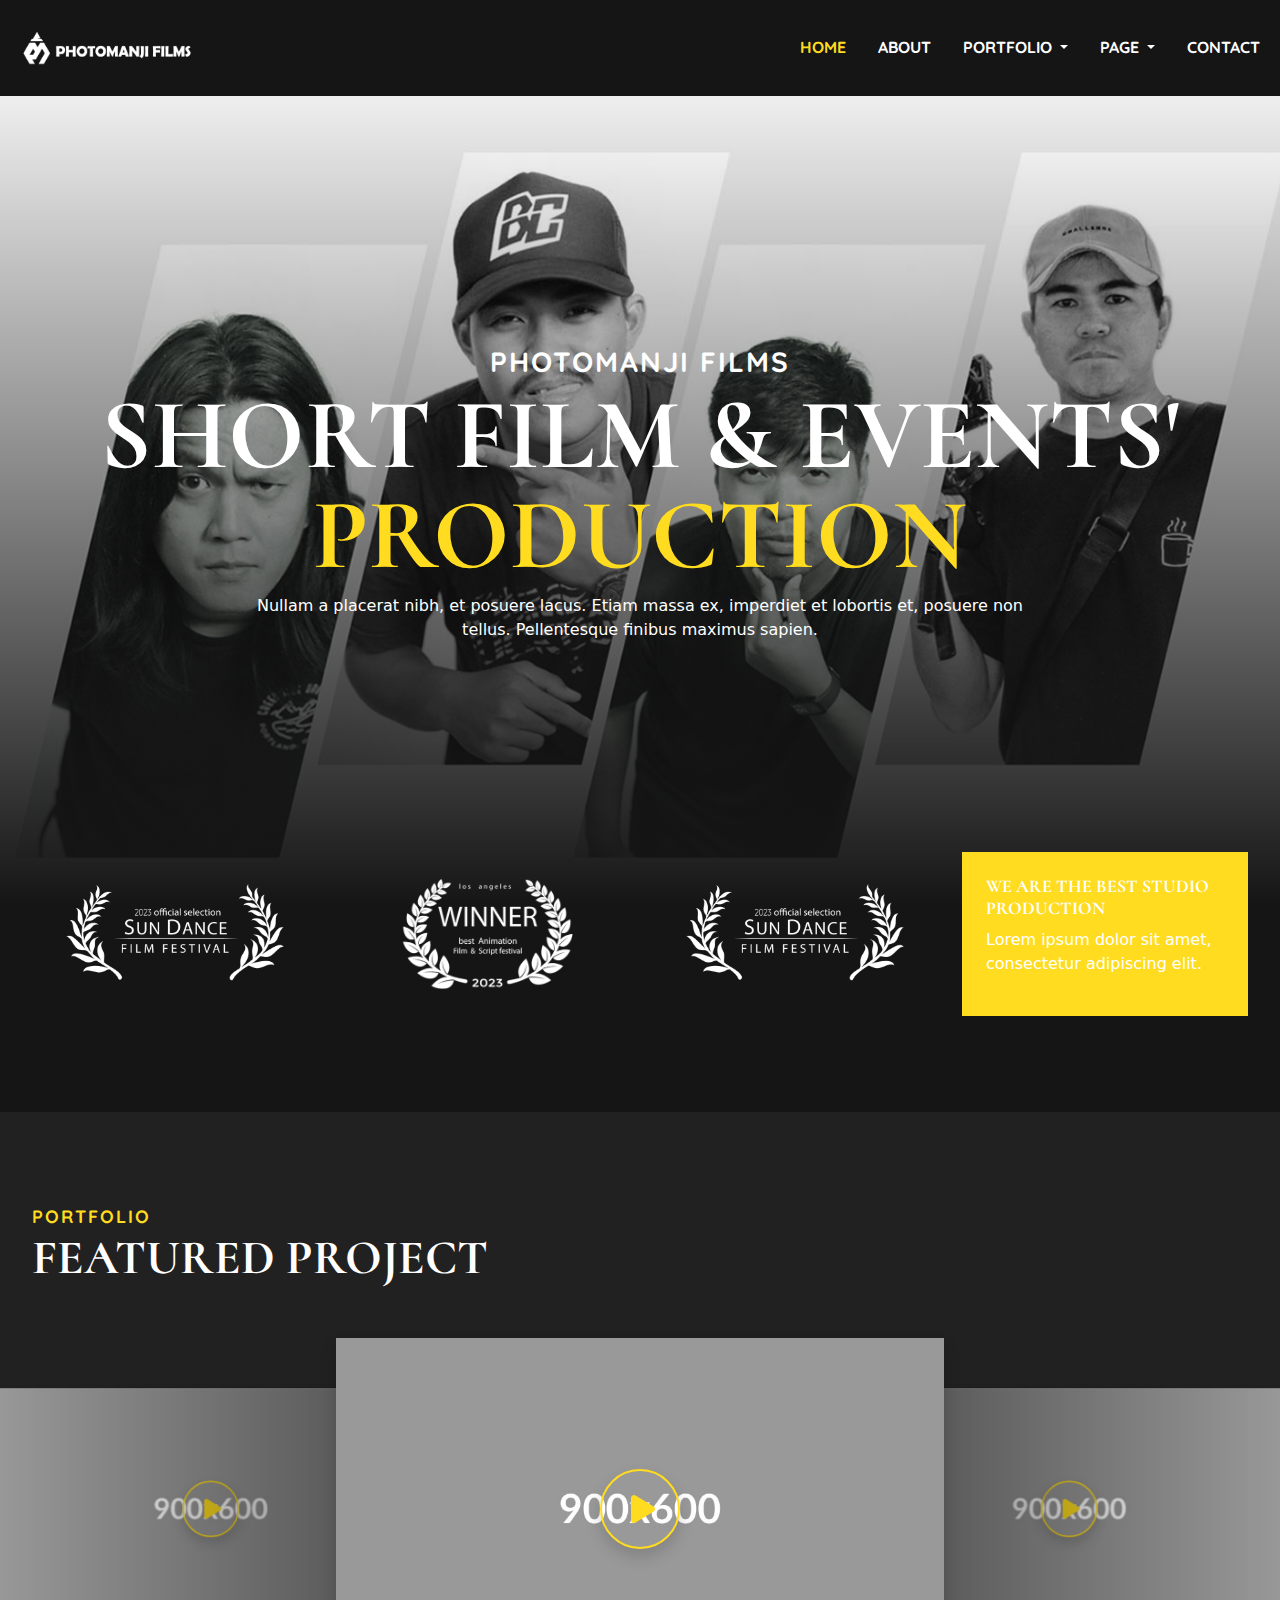
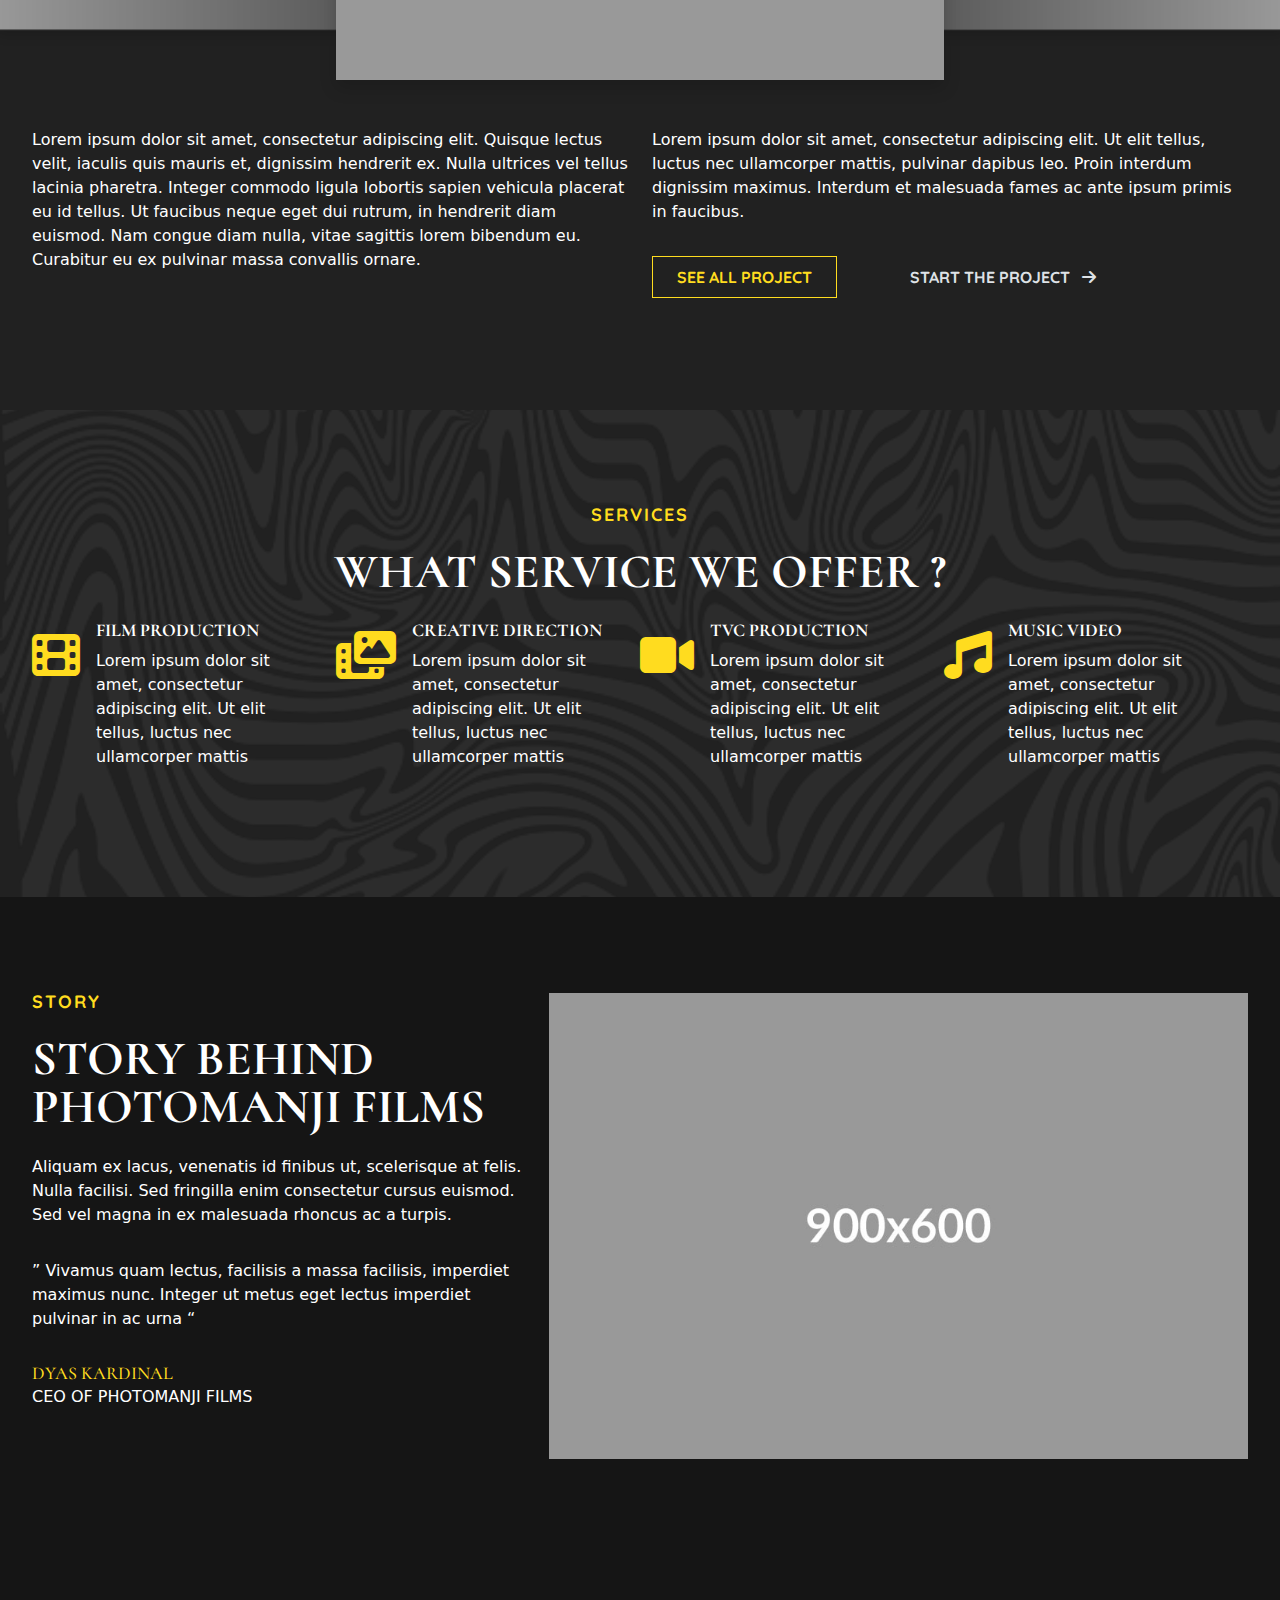
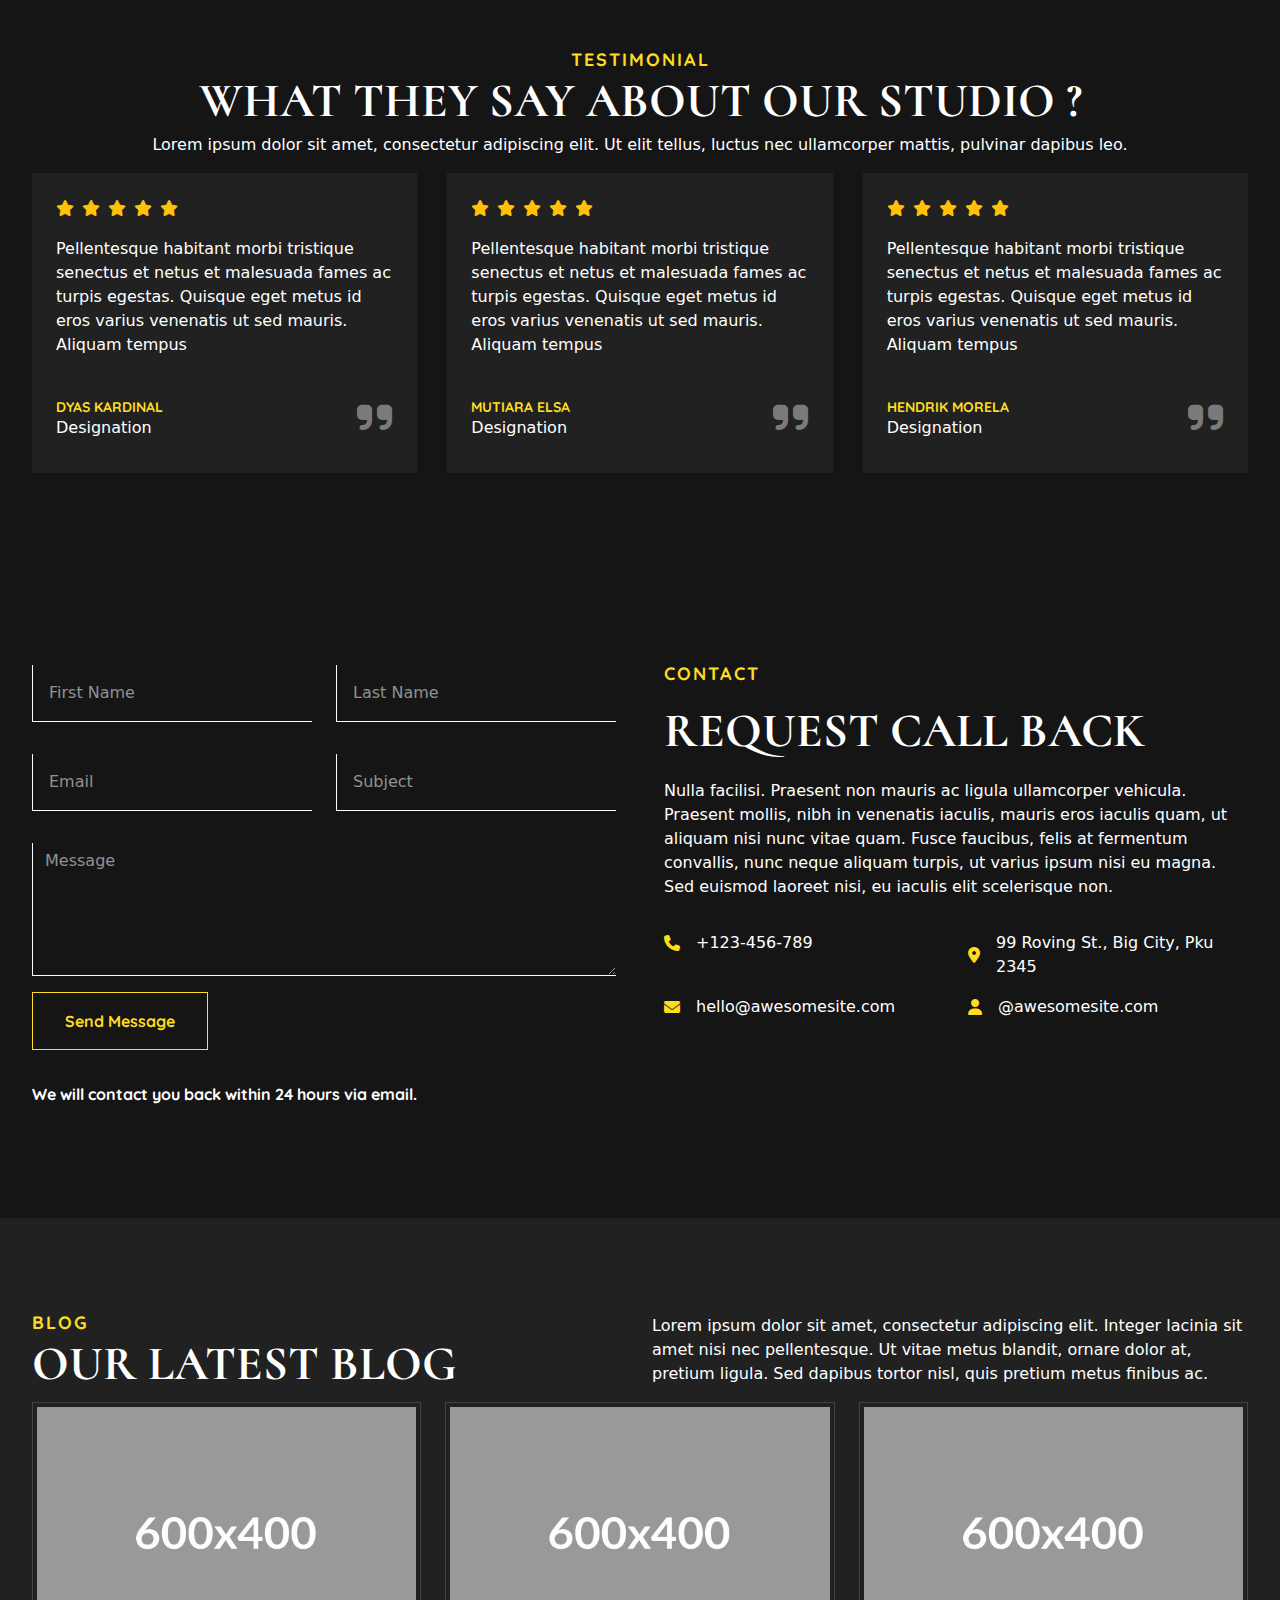
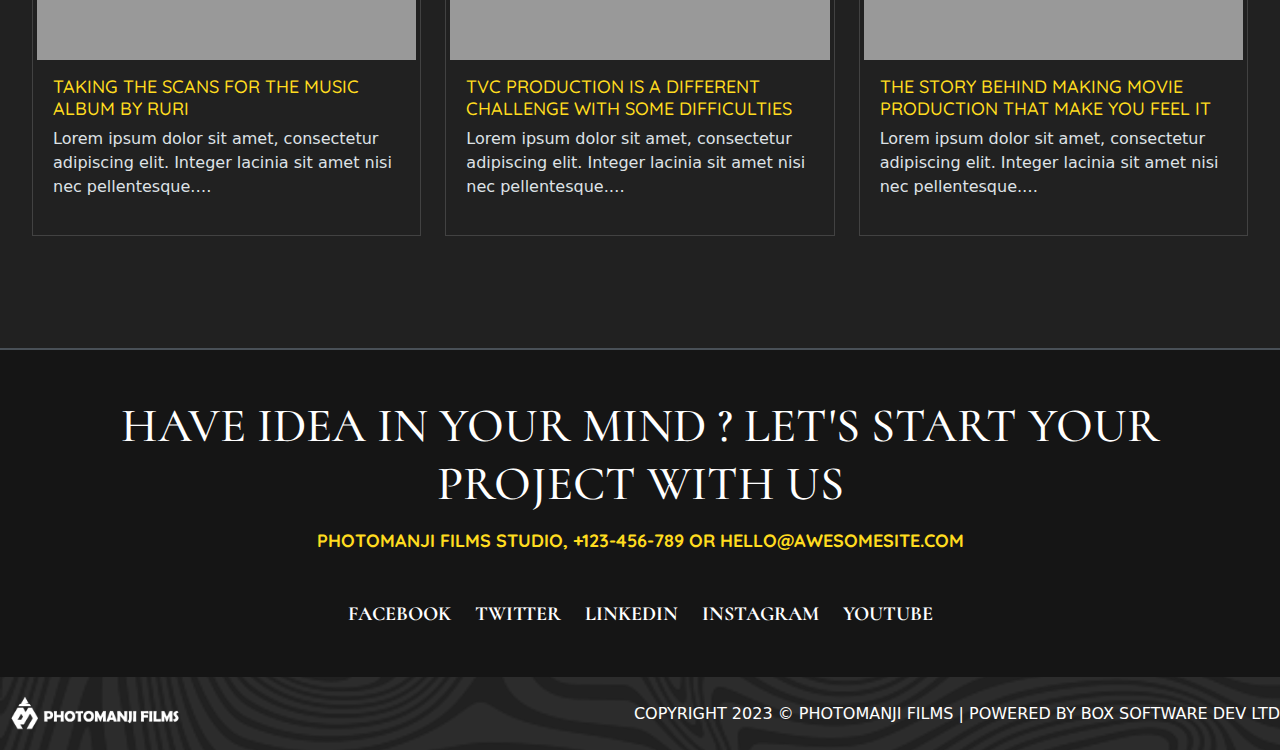
==== index.html @ 793924cb "some updates" ====
<!DOCTYPE html>
<html lang="en" data-bs-theme="dark">

<head>
    <meta charset="UTF-8">
    <meta name="viewport" content="width=device-width, initial-scale=1.0">
    <!-- Stylesheet -->
    <link rel="stylesheet" href="css/style.css">
    <title>PHOTOMANJI FILMS - Homepage</title>
</head>

<body>
    <!-- Scripts -->
    <script src="js/vendor/bootstrap.bundle.min.js"></script>
    <script src="js/vendor/jquery.min.js"></script>
    <script src="js/vendor/swiper-bundle.min.js"></script>
    <script src="js/script.js"></script>
    <script src="js/swiper-script.js"></script>
    <script src="js/submit-form.js"></script>
    <script src="js/vendor/isotope.pkgd.min.js"></script>
    <script src="js/video_embedded.js"></script>

    <!-- Header -->
    <section class="sticky-top py-2 bg-dark-color">
        <div class="r-container">
            <nav class="navbar navbar-expand-lg">
                <div class="container-fluid">
                    <div class="logo-container">
                        <img src="image/logo.png" alt="" class="img-fluid">
                    </div>
                    <button class="navbar-toggler" type="button" data-bs-toggle="collapse"
                        data-bs-target="#navbarSupportedContent" aria-controls="navbarSupportedContent"
                        aria-expanded="false" aria-label="Toggle navigation">
                        <i class="fa-solid fa-bars-staggered"></i>
                    </button>
                    <div class="collapse navbar-collapse pt-lg-0 pt-3" id="navbarSupportedContent">
                        <ul class="navbar-nav ms-auto mb-2 mb-lg-0 gap-3 ">
                            <li class="nav-item">
                                <a class="nav-link active" aria-current="page" href="index.html">HOME</a>
                            </li>
                            <li class="nav-item">
                                <a class="nav-link" href="about_us.html">ABOUT</a>
                            </li>
                            <li class="nav-item dropdown">
                                <a class="nav-link dropdown-toggle" href="#" role="button" data-bs-toggle="dropdown"
                                    aria-expanded="false">
                                    PORTFOLIO
                                </a>
                                <ul class="dropdown-menu">
                                    <li><a class="dropdown-item" href="portfolio.html">PORTFOLIO</a></li>
                                    <!-- <li><a class="dropdown-item" href="project_detail.html">PROJECT DETAIL</a></li> -->
                                </ul>
                            </li>
                            <li class="nav-item dropdown">
                                <a class="nav-link dropdown-toggle" href="#" role="button" data-bs-toggle="dropdown"
                                    aria-expanded="false">
                                    PAGE
                                </a>
                                <ul class="dropdown-menu">
                                    <li><a class="dropdown-item" href="faq.html">FAQ</a></li>
                                    <li><a class="dropdown-item" href="blog.html">BLOG ARCHIVES</a></li>
                                    <li><a class="dropdown-item" href="single_post.html">SINGLE POST</a></li>
                                    <li><a class="dropdown-item" href="pricing.html">PRICING PLAN</a></li>
                                </ul>
                            </li>
                            <li class="nav-item">
                                <a class="nav-link" href="contact.html">CONTACT</a>
                            </li>
                        </ul>
                    </div>
                </div>
            </nav>
        </div>
    </section>
    <!-- End Of Header -->

    <main class="text-white">

        <!-- BANNER -->
        <section class="section position-relative"
            style="background-image: url(image/photomanji-cover.jpg); height: 90vh;">
            <div class="image-overlay"></div>
            <div class="r-container position-relative w-100 h-100" style="z-index: 2;">
                <div class="d-flex flex-column justify-content-center align-items-center text-center h-100">
                    <h5 class=" font-1 fs-3 ls-2 fw-bold">PHOTOMANJI FILMS</h5>
                    <h1 class=" font-2 lh-1 fw-bold">
                        SHORT FILM & EVENTS' <br>
                        <span class="accent-color">
                            PRODUCTION
                        </span>
                    </h1>
                    <p class=" mx-auto" style="max-width: 768px;">
                        Nullam a placerat nibh, et posuere lacus. Etiam massa ex, imperdiet et lobortis et, posuere non
                        tellus. Pellentesque finibus maximus sapien.
                    </p>
                </div>
            </div>
        </section>

        <section class="section position-relative" style="margin-top: -150px;">
            <div class="r-container">
                <div class="row row-cols-1 row-cols-md-2 row-cols-lg-4">
                    <div class="col">
                        <div class="d-flex h-100 align-items-center p-4">
                            <img src="image/award1.png" alt="" class="img-fluid">
                        </div>
                    </div>
                    <div class="col">
                        <div class="d-flex h-100 align-items-center p-4">
                            <img src="image/award2.png" alt="" class="img-fluid">
                        </div>
                    </div>
                    <div class="col">
                        <div class="d-flex h-100 align-items-center p-4">
                            <img src="image/award1.png" alt="" class="img-fluid">
                        </div>
                    </div>
                    <div class="col">
                        <div class="d-flex flex-column p-4 bg-accent-color">
                            <h5 class="font-2 fw-bold">WE ARE THE BEST STUDIO PRODUCTION</h5>
                            <p>
                                Lorem ipsum dolor sit amet, consectetur adipiscing elit.
                            </p>
                        </div>
                    </div>
                </div>
            </div>
        </section>



        <!-- PORTFOLIO -->
        <section class="section bg-secondary-dark">
            <div class="r-container">
                <div class="d-flex flex-column ">
                    <h5 class="accent-color lh-1 ls-2 fw-bold font-1">PORTFOLIO</h5>
                    <h3 class="font-2 lh-1 fw-bold">FEATURED PROJECT</h3>
                    <div class="my-5">
                        <div class="swiper-video">
                            <!-- Additional required wrapper -->
                            <div class="swiper-wrapper">
                                <!-- Slides -->
                                <div class="swiper-slide">
                                    <div class="shadow d-flex justify-content-center align-items-center video-container"
                                        style="background-image: url(image/dummy-img-900x600.jpg);"
                                        data-url="https://www.youtube.com/embed/FK2RaJ1EfA8?autoplay=1"
                                        data-title="Video Embedded">
                                        <div class="img-overlay"></div>
                                        <div>
                                            <button
                                                class="bg-transparent shadow accent-color video-btn video-btn-small">
                                                <i class="fa-solid fa-play" style="margin-left: 5px;"></i>
                                            </button>
                                        </div>
                                    </div>
                                </div>
                                <div class="swiper-slide">
                                    <div class="shadow d-flex justify-content-center align-items-center video-container"
                                        style="background-image: url(image/dummy-img-900x600.jpg);"
                                        data-url="https://www.youtube.com/embed/FK2RaJ1EfA8?autoplay=1"
                                        data-title="Video Embedded">
                                        <div class="img-overlay"></div>
                                        <div>
                                            <button
                                                class="bg-transparent shadow accent-color video-btn video-btn-small">
                                                <i class="fa-solid fa-play" style="margin-left: 5px;"></i>
                                            </button>
                                        </div>
                                    </div>
                                </div>
                                <div class="swiper-slide">
                                    <div class="shadow d-flex justify-content-center align-items-center video-container"
                                        style="background-image: url(image/dummy-img-900x600.jpg);"
                                        data-url="https://www.youtube.com/embed/FK2RaJ1EfA8?autoplay=1"
                                        data-title="Video Embedded">
                                        <div class="img-overlay"></div>
                                        <div>
                                            <button
                                                class="bg-transparent shadow accent-color video-btn video-btn-small">
                                                <i class="fa-solid fa-play" style="margin-left: 5px;"></i>
                                            </button>
                                        </div>
                                    </div>
                                </div>
                            </div>
                        </div>
                    </div>
                    <div class="row row-cols-1 row-cols-lg-2 ">
                        <div class="col">
                            <p>
                                Lorem ipsum dolor sit amet, consectetur adipiscing elit. Quisque lectus velit, iaculis
                                quis mauris et, dignissim hendrerit ex. Nulla ultrices vel tellus lacinia pharetra.
                                Integer commodo ligula lobortis sapien vehicula placerat eu id tellus. Ut faucibus neque
                                eget dui rutrum, in hendrerit diam euismod. Nam congue diam nulla, vitae sagittis lorem
                                bibendum eu. Curabitur eu ex pulvinar massa convallis ornare.
                            </p>
                        </div>
                        <div class="col">
                            <div class="d-flex flex-column">
                                <p>
                                    Lorem ipsum dolor sit amet, consectetur adipiscing elit. Ut elit tellus, luctus nec
                                    ullamcorper mattis, pulvinar dapibus leo. Proin interdum dignissim maximus. Interdum
                                    et malesuada fames ac ante ipsum primis in faucibus.
                                </p>
                                <div class="d-flex flex-lg-row flex-column gap-lg-5 gap-3 py-3">
                                    <a href="portfolio.html"
                                        class="px-4 py-2 btn button accent-color button-outline rounded-0 fw-bold font-1 hover-transform">
                                        SEE ALL PROJECT
                                    </a>
                                    <a href="pricing.html" type="button"
                                        class="px-4 py-2 btn button  rounded-0 fw-bold font-1 hover-transform">
                                        START THE PROJECT
                                        <i class="fa-solid fa-arrow-right ms-2"></i>
                                    </a>
                                </div>
                            </div>
                        </div>
                    </div>
                </div>
        </section>

        <!-- SERVICES -->
        <section class="section position-relative bg-secondary-dark">
            <div class="texture-overlay"></div>
            <div class="r-container position-relative" style="z-index: 2;">
                <div class="d-flex flex-column text-center gap-3">
                    <h5 class="accent-color lh-1 ls-2 fw-bold font-1">SERVICES</h5>
                    <h3 class="font-2 lh-1 fw-bold">WHAT SERVICE WE OFFER ?</h3>
                    <div class="row row-cols-1 row-cols-md-2 row-cols-lg-4 text-start w-100">
                        <div class="col mb-3">
                            <div class="d-flex flex-row gap-3">
                                <span class="accent-color" style="font-size:3rem;"><i
                                        class="fa-solid fa-film"></i></span>
                                <div>
                                    <h5 class="font-2 fw-bold">FILM PRODUCTION</h5>
                                    <p>Lorem ipsum dolor sit amet, consectetur adipiscing elit. Ut elit tellus, luctus
                                        nec ullamcorper mattis</p>
                                </div>
                            </div>
                        </div>
                        <div class="col mb-3">
                            <div class="d-flex flex-row gap-3">
                                <span class="accent-color" style="font-size:3rem;"><i
                                        class="fa-solid fa-photo-film"></i></i></span>
                                <div>
                                    <h5 class="font-2 fw-bold">CREATIVE DIRECTION</h5>
                                    <p>Lorem ipsum dolor sit amet, consectetur adipiscing elit. Ut elit tellus, luctus
                                        nec ullamcorper mattis</p>
                                </div>
                            </div>
                        </div>
                        <div class="col mb-3">
                            <div class="d-flex flex-row gap-3">
                                <span class="accent-color" style="font-size:3rem;"><i
                                        class="fa-solid fa-video"></i></span>
                                <div>
                                    <h5 class="font-2 fw-bold">TVC PRODUCTION</h5>
                                    <p>Lorem ipsum dolor sit amet, consectetur adipiscing elit. Ut elit tellus, luctus
                                        nec ullamcorper mattis</p>
                                </div>
                            </div>
                        </div>
                        <div class="col mb-3">
                            <div class="d-flex flex-row gap-3">
                                <span class="accent-color" style="font-size:3rem;"><i
                                        class="fa-solid fa-music"></i></span>
                                <div>
                                    <h5 class="font-2 fw-bold">MUSIC VIDEO</h5>
                                    <p>Lorem ipsum dolor sit amet, consectetur adipiscing elit. Ut elit tellus, luctus
                                        nec ullamcorper mattis</p>
                                </div>
                            </div>
                        </div>
                    </div>
                </div>
            </div>
        </section>

        <!-- STORY -->
        <section class="section">
            <div class="r-container">
                <div class="row row-cols-1 row-cols-lg-2">
                    <div class="col col-lg-5">
                        <div class="d-flex flex-column gap-3">
                            <h5 class="accent-color lh-1 ls-2 fw-bold font-1">STORY</h5>
                            <h3 class="font-2 lh-1 fw-bold">STORY BEHIND PHOTOMANJI FILMS</h3>
                            <p>
                                Aliquam ex lacus, venenatis id finibus ut, scelerisque at felis. Nulla facilisi. Sed
                                fringilla enim consectetur cursus euismod. Sed vel magna in ex malesuada rhoncus ac a
                                turpis.
                            </p>
                            <p>
                                ” Vivamus quam lectus, facilisis a massa facilisis, imperdiet maximus nunc. Integer ut
                                metus eget lectus imperdiet pulvinar in ac urna “
                            </p>
                            <div>
                                <h5 class="accent-color font-2 m-0">DYAS KARDINAL</h5>
                                <span>CEO OF PHOTOMANJI FILMS</span>
                            </div>
                        </div>
                    </div>
                    <div class="col col-lg-7">
                        <img src="image/dummy-img-900x600.jpg" alt="" class="img-fluid">
                    </div>
                </div>
            </div>
        </section>

        <!-- TESTIMONIAL -->
        <section class="section">
            <div class="r-container">
                <div class="d-flex flex-column text-center">
                    <h5 class="accent-color lh-1 ls-2 fw-bold font-1">TESTIMONIAL</h5>
                    <h3 class="font-2 lh-1 fw-bold">WHAT THEY SAY ABOUT OUR STUDIO ?</h3>
                    <p>
                        Lorem ipsum dolor sit amet, consectetur adipiscing elit. Ut elit tellus, luctus nec ullamcorper
                        mattis, pulvinar dapibus leo.
                    </p>
                    <div class="overflow-hidden text-start">
                        <!-- Slider main container -->
                        <div class="swiper">
                            <!-- Additional required wrapper -->
                            <div class="swiper-wrapper">
                                <!-- Slides -->
                                <div class="swiper-slide">
                                    <div class="d-flex flex-column p-4 gap-3 bg-secondary-dark">
                                        <ul class="d-flex flex-row gap-2 m-0 p-0" style="list-style: none;">
                                            <li class="text-warning"><i class="fa-solid fa-star"></i></li>
                                            <li class="text-warning"><i class="fa-solid fa-star"></i></li>
                                            <li class="text-warning"><i class="fa-solid fa-star"></i></li>
                                            <li class="text-warning"><i class="fa-solid fa-star"></i></li>
                                            <li class="text-warning"><i class="fa-solid fa-star"></i></li>
                                        </ul>
                                        <p>
                                            Pellentesque habitant morbi tristique senectus et netus et malesuada fames
                                            ac turpis egestas. Quisque eget metus id eros varius venenatis ut sed
                                            mauris. Aliquam tempus
                                        </p>
                                        <div class="d-flex flex-row justify-content-between align-items-center">
                                            <div>
                                                <h6 class="accent-color m-0 font-1 fw-bold">DYAS KARDINAL</h6>
                                                <span>Designation</span>
                                            </div>
                                            <span class="fs-1 text-gray m-0"><i
                                                    class="fa-solid fa-quote-right"></i></span>
                                        </div>
                                    </div>
                                </div>
                                <div class="swiper-slide">
                                    <div class="d-flex flex-column p-4 gap-3 bg-secondary-dark">
                                        <ul class="d-flex flex-row gap-2 m-0 p-0" style="list-style: none;">
                                            <li class="text-warning"><i class="fa-solid fa-star"></i></li>
                                            <li class="text-warning"><i class="fa-solid fa-star"></i></li>
                                            <li class="text-warning"><i class="fa-solid fa-star"></i></li>
                                            <li class="text-warning"><i class="fa-solid fa-star"></i></li>
                                            <li class="text-warning"><i class="fa-solid fa-star"></i></li>
                                        </ul>
                                        <p>
                                            Pellentesque habitant morbi tristique senectus et netus et malesuada fames
                                            ac turpis egestas. Quisque eget metus id eros varius venenatis ut sed
                                            mauris. Aliquam tempus
                                        </p>
                                        <div class="d-flex flex-row justify-content-between align-items-center">
                                            <div>
                                                <h6 class="accent-color m-0 font-1 fw-bold">MUTIARA ELSA</h6>
                                                <span>Designation</span>
                                            </div>
                                            <span class="fs-1 text-gray m-0"><i
                                                    class="fa-solid fa-quote-right"></i></span>
                                        </div>
                                    </div>
                                </div>
                                <div class="swiper-slide">
                                    <div class="d-flex flex-column p-4 gap-3 bg-secondary-dark">
                                        <ul class="d-flex flex-row gap-2 m-0 p-0" style="list-style: none;">
                                            <li class="text-warning"><i class="fa-solid fa-star"></i></li>
                                            <li class="text-warning"><i class="fa-solid fa-star"></i></li>
                                            <li class="text-warning"><i class="fa-solid fa-star"></i></li>
                                            <li class="text-warning"><i class="fa-solid fa-star"></i></li>
                                            <li class="text-warning"><i class="fa-solid fa-star"></i></li>
                                        </ul>
                                        <p>
                                            Pellentesque habitant morbi tristique senectus et netus et malesuada fames
                                            ac turpis egestas. Quisque eget metus id eros varius venenatis ut sed
                                            mauris. Aliquam tempus
                                        </p>
                                        <div class="d-flex flex-row justify-content-between align-items-center">
                                            <div>
                                                <h6 class="accent-color m-0 font-1 fw-bold">HENDRIK MORELA</h6>
                                                <span>Designation</span>
                                            </div>
                                            <span class="fs-1 text-gray m-0"><i
                                                    class="fa-solid fa-quote-right"></i></span>
                                        </div>
                                    </div>
                                </div>
                                <div class="swiper-slide">
                                    <div class="d-flex flex-column p-4 gap-3 bg-secondary-dark">
                                        <ul class="d-flex flex-row gap-2 m-0 p-0" style="list-style: none;">
                                            <li class="text-warning"><i class="fa-solid fa-star"></i></li>
                                            <li class="text-warning"><i class="fa-solid fa-star"></i></li>
                                            <li class="text-warning"><i class="fa-solid fa-star"></i></li>
                                            <li class="text-warning"><i class="fa-solid fa-star"></i></li>
                                            <li class="text-warning"><i class="fa-solid fa-star"></i></li>
                                        </ul>
                                        <p>
                                            Pellentesque habitant morbi tristique senectus et netus et malesuada fames
                                            ac turpis egestas. Quisque eget metus id eros varius venenatis ut sed
                                            mauris. Aliquam tempus
                                        </p>
                                        <div class="d-flex flex-row justify-content-between align-items-center">
                                            <div>
                                                <h6 class="accent-color m-0 font-1 fw-bold">DEKASYAH KANDIS</h6>
                                                <span>Designation</span>
                                            </div>
                                            <span class="fs-1 text-gray m-0"><i
                                                    class="fa-solid fa-quote-right"></i></span>
                                        </div>
                                    </div>
                                </div>
                                <div class="swiper-slide">
                                    <div class="d-flex flex-column p-4 gap-3 bg-secondary-dark">
                                        <ul class="d-flex flex-row gap-2 m-0 p-0" style="list-style: none;">
                                            <li class="text-warning"><i class="fa-solid fa-star"></i></li>
                                            <li class="text-warning"><i class="fa-solid fa-star"></i></li>
                                            <li class="text-warning"><i class="fa-solid fa-star"></i></li>
                                            <li class="text-warning"><i class="fa-solid fa-star"></i></li>
                                            <li class="text-warning"><i class="fa-solid fa-star"></i></li>
                                        </ul>
                                        <p>
                                            Pellentesque habitant morbi tristique senectus et netus et malesuada fames
                                            ac turpis egestas. Quisque eget metus id eros varius venenatis ut sed
                                            mauris. Aliquam tempus
                                        </p>
                                        <div class="d-flex flex-row justify-content-between align-items-center">
                                            <div>
                                                <h6 class="accent-color m-0 font-1 fw-bold">PAYAH SHA</h6>
                                                <span>Designation</span>
                                            </div>
                                            <span class="fs-1 text-gray m-0"><i
                                                    class="fa-solid fa-quote-right"></i></span>
                                        </div>
                                    </div>
                                </div>
                                <div class="swiper-slide">
                                    <div class="d-flex flex-column p-4 gap-3 bg-secondary-dark">
                                        <ul class="d-flex flex-row gap-2 m-0 p-0" style="list-style: none;">
                                            <li class="text-warning"><i class="fa-solid fa-star"></i></li>
                                            <li class="text-warning"><i class="fa-solid fa-star"></i></li>
                                            <li class="text-warning"><i class="fa-solid fa-star"></i></li>
                                            <li class="text-warning"><i class="fa-solid fa-star"></i></li>
                                            <li class="text-warning"><i class="fa-solid fa-star"></i></li>
                                        </ul>
                                        <p>
                                            Pellentesque habitant morbi tristique senectus et netus et malesuada fames
                                            ac turpis egestas. Quisque eget metus id eros varius venenatis ut sed
                                            mauris. Aliquam tempus
                                        </p>
                                        <div class="d-flex flex-row justify-content-between align-items-center">
                                            <div>
                                                <h6 class="accent-color m-0 font-1 fw-bold">BERLIN SENDUN</h6>
                                                <span>Designation</span>
                                            </div>
                                            <span class="fs-1 text-gray m-0"><i
                                                    class="fa-solid fa-quote-right"></i></span>
                                        </div>
                                    </div>
                                </div>
                            </div>
                        </div>
                    </div>
                </div>
            </div>
        </section>

        <!-- CONTACT -->
        <section class="section position-relative" style="background-image: url(image/image-1920x900-7.jpg);">
            <div class="bg-overlay"></div>
            <div class="r-container  position-relative" style="z-index: 2;">
                <div class="d-flex flex-lg-row flex-column-reverse gap-5">
                    <div class="col">
                        <div class="h-100 d-flex flex-column">
                            <div class="success_msg toast align-items-center w-100 shadow-none mb-3 bg-transparent border border-success rounded-0 my-4"
                                role="alert" aria-live="assertive" aria-atomic="true">
                                <div class="d-flex p-2">
                                    <div class="toast-body f-18 d-flex flex-row gap-3 align-items-center text-success">
                                        <i class="fa-solid fa-check f-36 text-success"></i>
                                        Your Message Successfully Send.
                                    </div>
                                    <button type="button"
                                        class="me-2 m-auto bg-transparent border-0 ps-1 pe-0 text-success"
                                        data-bs-dismiss="toast" aria-label="Close"><i
                                            class="fa-solid fa-xmark"></i></button>
                                </div>
                            </div>
                            <div class="error_msg toast align-items-center w-100 shadow-none border-danger mb-3 bg-transparent my-4 border rounded-0"
                                role="alert" aria-live="assertive" aria-atomic="true">
                                <div class="d-flex p-2">
                                    <div class="toast-body f-18 d-flex flex-row gap-3 align-items-center text-danger">
                                        <i class="fa-solid fa-triangle-exclamation f-36 text-danger"></i>
                                        Something Wrong ! Send Form Failed.
                                    </div>
                                    <button type="button"
                                        class="me-2 m-auto bg-transparent border-0 ps-1 pe-0 text-danger"
                                        data-bs-dismiss="toast" aria-label="Close"><i
                                            class="fa-solid fa-xmark"></i></button>
                                </div>
                            </div>
                            <form class="d-flex flex-column w-100 needs-validation mb-3 form" novalidate>
                                <div class="row row-cols-1 row-cols-lg-2 mb-3">
                                    <div class="col mb-3">
                                        <input type="text" class="form-control p-3" name="first_name" id="first_name"
                                            placeholder="First Name" required>
                                        <div class="invalid-feedback">
                                            The field is required.
                                        </div>
                                    </div>
                                    <div class="col mb-3">
                                        <input type="text" class="form-control p-3" name="last_name" id="last_name"
                                            placeholder="Last Name" required>
                                        <div class="invalid-feedback">
                                            The field is required.
                                        </div>
                                    </div>
                                </div>
                                <div class="row row-cols-1 row-cols-lg-2 mb-3">
                                    <div class="col mb-3">
                                        <input type="email" class="form-control p-3" name="email" id="email"
                                            placeholder="Email" required>
                                        <div class="invalid-feedback">
                                            The field is required.
                                        </div>
                                    </div>
                                    <div class="col mb-3">
                                        <input type="text" class="form-control p-3" name="subject" id="subject"
                                            placeholder="Subject" required>
                                        <div class="invalid-feedback">
                                            The field is required.
                                        </div>
                                    </div>
                                </div>
                                <div class="mb-3">
                                    <textarea class="form-control" id="message" name="message" rows="5"
                                        placeholder="Message"></textarea>
                                </div>
                                <div class="mb-3">
                                    <button type="submit"
                                        class="btn button rounded-0 button-outline accent-color fw-bold submit_form font-1 py-3">
                                        Send Message
                                    </button>
                                </div>
                            </form>
                            <p class="font-1 fw-bold">
                                We will contact you back within 24 hours via email.
                            </p>
                        </div>
                    </div>
                    <div class="col p-0">
                        <div class="d-flex flex-column gap-3">
                            <h5 class="accent-color lh-1 ls-2 fw-bold font-1">CONTACT</h5>
                            <h3 class="font-2 lh-1 fw-bold">REQUEST CALL BACK</h3>
                            <p>
                                Nulla facilisi. Praesent non mauris ac ligula ullamcorper vehicula. Praesent mollis,
                                nibh in venenatis iaculis, mauris eros iaculis quam, ut aliquam nisi nunc vitae quam.
                                Fusce faucibus, felis at fermentum convallis, nunc neque aliquam turpis, ut varius ipsum
                                nisi eu magna. Sed euismod laoreet nisi, eu iaculis elit scelerisque non.
                            </p>
                            <div class="row row-cols-1 row-cols-lg-2">
                                <div class="col mb-3">
                                    <div class="d-flex align-items-center gap-3">
                                        <i class="fa-solid fa-phone accent-color"></i>
                                        +123-456-789
                                    </div>
                                </div>
                                <div class="col mb-3">
                                    <div class="d-flex align-items-center gap-3">
                                        <i class="fa-solid fa-location-dot accent-color"></i>
                                        99 Roving St., Big City, Pku 2345
                                    </div>
                                </div>
                                <div class="col mb-3">
                                    <div class="d-flex align-items-center gap-3">
                                        <i class="fa-solid fa-envelope accent-color"></i>
                                        hello@awesomesite.com
                                    </div>
                                </div>
                                <div class="col mb-3">
                                    <div class="d-flex align-items-center gap-3">
                                        <i class="fa-solid fa-user accent-color"></i>
                                        @awesomesite.com
                                    </div>
                                </div>
                            </div>
                        </div>
                    </div>
                </div>
            </div>
        </section>

        <!-- BLOG -->
        <section class="section bg-secondary-dark">
            <div class="r-container">
                <div class="d-flex flex-column">
                    <div class="row row-cols-1 row-cols-lg-2">
                        <div class="col">
                            <h5 class="accent-color lh-1 ls-2 fw-bold font-1">BLOG</h5>
                            <h3 class="font-2 lh-1 fw-bold">OUR LATEST BLOG</h3>
                        </div>
                        <div class="col">
                            <p>
                                Lorem ipsum dolor sit amet, consectetur adipiscing elit. Integer lacinia sit amet nisi
                                nec pellentesque. Ut vitae metus blandit, ornare dolor at, pretium ligula. Sed dapibus
                                tortor nisl, quis pretium metus finibus ac.
                            </p>
                        </div>
                    </div>
                    <div class="row row-cols-1 row-cols-lg-3">
                        <div class="col mb-3">
                            <div class="card h-100 rounded-0 p-1 bg-transparent">
                                <img src="image/dummy-img-600x400.jpg" class="img-fluid" alt="...">
                                <div class="card-body">
                                    <a href="single_post.html" class="link font-1">
                                        <h5>TAKING THE SCANS FOR THE MUSIC ALBUM BY RURI</h5>
                                    </a>
                                    <p>Lorem ipsum dolor sit amet, consectetur adipiscing elit. Integer lacinia sit amet
                                        nisi nec pellentesque.…</p>
                                </div>
                            </div>
                        </div>
                        <div class="col mb-3">
                            <div class="card h-100 rounded-0 p-1 bg-transparent">
                                <img src="image/dummy-img-600x400.jpg" class="img-fluid" alt="...">
                                <div class="card-body">
                                    <a href="single_post.html" class="link font-1">
                                        <h5>TVC PRODUCTION IS A DIFFERENT CHALLENGE WITH SOME DIFFICULTIES</h5>
                                    </a>
                                    <p>Lorem ipsum dolor sit amet, consectetur adipiscing elit. Integer lacinia sit amet
                                        nisi nec pellentesque.…</p>
                                </div>
                            </div>
                        </div>
                        <div class="col mb-3">
                            <div class="card h-100 rounded-0 p-1 bg-transparent">
                                <img src="image/dummy-img-600x400.jpg" class="img-fluid" alt="...">
                                <div class="card-body">
                                    <a href="single_post.html" class="link font-1">
                                        <h5>THE STORY BEHIND MAKING MOVIE PRODUCTION THAT MAKE YOU FEEL IT</h5>
                                    </a>
                                    <p>Lorem ipsum dolor sit amet, consectetur adipiscing elit. Integer lacinia sit amet
                                        nisi nec pellentesque.…</p>
                                </div>
                            </div>
                        </div>
                    </div>
                </div>
            </div>
        </section>
    </main>

    <footer class="text-white">
        <section class="section py-5 border-top border-2">
            <div class="r-container">
                <div class="d-flex flex-column justify-content-center align-items-center text-center">
                    <h3 class="font-2 mb-3">HAVE IDEA IN YOUR MIND ? LET'S START YOUR PROJECT WITH US</h3>
                    <h5 class="font-1 mb-5 fw-bold accent-color">PHOTOMANJI FILMS STUDIO, +123-456-789 OR
                        HELLO@AWESOMESITE.COM
                    </h5>
                    <div class="d-flex flex-row flex-wrap gap-4 justify-content-center">
                        <a href="https://www.facebook.com" class="font-2 link-social">FACEBOOK</a>
                        <a href="https://www.twitter.com" class="font-2 link-social">TWITTER</a>
                        <a href="https://www.linkedin.com" class="font-2 link-social">LINKEDIN</a>
                        <a href="https://www.instagram.com" class="font-2 link-social">INSTAGRAM</a>
                        <a href="https://www.youtube.com" class="font-2 link-social">YOUTUBE</a>
                    </div>
                </div>
            </div>
        </section>
        <div class="py-3 position-relative bg-secondary-dark">
            <div class="texture-overlay"></div>
            <div class="r-container position-relative" style="z-index: 2;">
                <div
                    class="d-flex flex-lg-row flex-column text-center gap-3 justify-content-between align-items-center">
                    <div class="logo-container">
                        <img src="image/logo.png" alt="" class="img-fluid">
                    </div>
                    <span>
                        COPYRIGHT 2023 © PHOTOMANJI FILMS | POWERED BY BOX SOFTWARE DEV LTD
                    </span>
                </div>
            </div>
        </div>
    </footer>

    <script src="js/vendor/fslightbox.js"></script>
    <script src="js/masonry.js"></script>
</body>

</html>
---- css/style.css ----
/* Google Fonts */
@import url('https://fonts.googleapis.com/css2?family=Cormorant:ital,wght@0,300;0,400;0,500;0,600;0,700;1,300;1,400;1,500;1,600;1,700&family=Quicksand:wght@300;400;500;600;700&display=swap');
@import url('../css/vendor/bootstrap.min.css');
@import url('../css/vendor/fontawesome.css');
@import url('../css/vendor/brands.css');
@import url('../css/vendor/regular.css');
@import url('../css/vendor/solid.css');
@import url('../css/vendor/swiper-bundle.min.css');

@property --progress {
    syntax: '<integer>';
    inherits: true;
    initial-value: 0;
}

@keyframes load {
    to {
        --progress: var(--value)
    }
}

@keyframes background_animation {
    from {
        background-size: 100%;
    }

    to {
        background-size: 110%;
    }
}

@keyframes ripple {
    from {
        opacity: 0.7;
        transform: scale3d(1, 1, 1);
        transform-origin: center;
        border-width: 1px;
    }

    to {
        opacity: 0;
        transform: scale3d(1.5, 1.5, 1.5);
        transform-origin: center;
        border-width: 10px;
    }
}


:root {
    --dark-bg: #151515;
    --secondary-dark: #212121;
    --dark-2: #353535;
    --accent-color: #FFDC1F;
    --gray-color: #7a7a7a;
    --font-1: 'Quicksand', sans-serif;
    --font-2: 'Cormorant', serif;
}

body {
    background-color: var(--dark-bg);
}

h1 {
    font-size: 100px;
}

h2 {
    font-size: 68px;
}

h3 {
    font-size: 48px
}

h4 {
    font-size: 32px;
}

h5 {
    font-size: 18px;
}

h6 {
    font-size: 14px;
}

ul {
    list-style: none;
}

img {
    object-fit: cover;
}

section {
    background-size: cover;
    background-position: center;
}

button,
a[type="button"] {
    padding-inline: 1rem;
    padding-block: 0.5rem;
    text-decoration: none;
    transition: all 0.5s;
}

.button {
    padding-inline: 1rem;
    padding-block: 0.5rem;
    text-decoration: none;
    transition: all 0.5s
}

.button-outline,
.button-outline:hover {
    border-width: 1px;
    border-color: currentColor;
    border-style: solid;
}

.button:hover {
    color: white;
}

.hover-transform:hover {
    transform: translateY(-10px);
}

a:hover {
    color: var(--accent-color);
}

button:hover,
a[type="button"]:hover {
    color: white;
}

a {
    text-decoration: none;
}

.font-1 {
    font-family: var(--font-1);
}

.font-2 {
    font-family: var(--font-2);
}

.ls-2 {
    letter-spacing: 2px;
}

.fs-7 {
    font-size: 0.8rem !important;
}

.form input,
.form textarea,
.form select {
    background-color: transparent;
    border-radius: 5px;
    border-top: none;
    border-bottom: solid 1px white;
    border-left: solid 1px white;
    border-right: none;
    border-radius: 0;
}

.form input:focus,
.form textarea:focus,
.form select:focus {
    box-shadow: none;
    background-color: transparent;
    border-color: blue;
}

.form input::placeholder,
.form textarea::placeholder {
    color: #ffffff88;
}

.form .form-check-input:checked {
    background-color: transparent;
}

.form .form-check-input,
.form .form-check-input:focus {
    border: solid 1px var(--accent-color);
}

.form-check-input:checked[type=radio] {
    --bs-form-check-bg-image: url('data:image/svg+xml,<svg xmlns="http://www.w3.org/2000/svg" width="16" height="16" fill="white" class="bi bi-check-lg" viewBox="0 0 16 16"><path d="M12.736 3.97a.733.733 0 0 1 1.047 0c.286.289.29.756.01 1.05L7.88 12.01a.733.733 0 0 1-1.065.02L3.217 8.384a.757.757 0 0 1 0-1.06.733.733 0 0 1 1.047 0l3.052 3.093 5.4-6.425a.247.247 0 0 1 .02-.022Z"/></svg>');
}

.form .submit_form {
    padding-inline: 2rem;
    padding-block: 0.7rem;
    text-decoration: none;
    transition: all 0.5s;
    background-color: var(--accent-color-1);
    border-radius: 5px;
}

.submit_form-subscribe {
    padding-inline: 2rem;
    padding-block: 0.7rem;
    text-decoration: none;
    transition: all 0.5s;
    color: white;
    background-color: var(--accent-color-1);
    border-radius: 5px;
}

.submit_form-subscribe:hover {
    background-color: var(--dark-bg);
    color: white;
    filter: none;
}

.maps {
    width: 100%;
    height: 380px;
    transition: filter 0.5s;
    filter: brightness(100%) contrast(100%) saturate(0%) blur(0px) hue-rotate(0deg);
}

.maps:hover {
    filter: none;
}

#header {
    transition: all 0.5s ease;
}

.nav-link {
    border-bottom: 2px solid transparent;
    font-size: 1rem;
    font-weight: 700;
    color: white;
    font-family: var(--font-1);
    padding-block: 1.2rem;
}

.nav-link:hover {
    color: var(--accent-color);
}

.nav-link.active {
    color: var(--accent-color) !important;
}

.nav-link:focus {
    color: white !important;
}

.navbar-toggler {
    border: none;
    color: var(--accent-color);
}

.navbar-toggler:focus {
    box-shadow: none;
    background-color: transparent;
    color: var(--accent-color);
}

.dropdown-menu {
    background-color: var(--secondary-dark);
    border-radius: 0;
    border: none;
    padding: 0;
    padding-block: 0.5rem;
    box-shadow: 1px 1px 23px 1px rgba(0, 0, 0, 0.17);
    -webkit-box-shadow: 1px 1px 23px 1px rgba(0, 0, 0, 0.17);
    -moz-box-shadow: 1px 1px 23px 1px rgba(0, 0, 0, 0.17);
}

.dropdown-item {
    padding-block: 0.5rem;
    color: white;
    font-family: var(--font-1);
    font-size: 1rem;
    font-weight: 700;
    padding-inline: 2rem;
}

.dropdown-item.active {
    color: var(--accent-color);
    background-color: transparent;
}

.dropdown-item:hover {
    background-color: transparent;
    color: var(--accent-color);
}

.dropdown-item:focus {
    color: var(--accent-color);
}

.section {
    padding: 6em 2em 6em 2em;
    overflow: hidden;
}

.r-container {
    max-width: 1440px;
    margin-right: auto;
    margin-left: auto;
}

.bg-dark-color {
    background-color: var(--dark-bg);
}

.bg-dark-2 {
    background-color: var(--dark-2);
}

.bg-secondary-dark {
    background-color: var(--secondary-dark);
}

.bg-accent-color {
    background-color: var(--accent-color);
}

.accent-color {
    color: var(--accent-color);
}


.border-accent-color {
    border-color: var(--accent-color) !important;
}

.text-gray {
    color: var(--gray-color) !important;
}

.bg-accent-color-hover:hover {
    background-color: var(--accent-color);
    color: white;
}

.btn-dark {
    background-color: var(--dark-bg);
    color: white;
    border: none;
}

.btn-dark:hover {
    background-color: var(--accent-color-1);
    color: white;
    border: none;
}

.image-overlay {
    height: 100%;
    width: 100%;
    top: 0;
    left: 0;
    position: absolute;
    background-color: transparent;
    background-image: linear-gradient(180deg, #02010100 0%, var(--dark-bg) 100%);
    opacity: 1;
    transition: background 0.3s, border-radius 0.3s, opacity 0.3s;
}

.bg-overlay {
    height: 100%;
    width: 100%;
    top: 0;
    left: 0;
    position: absolute;
    background-color: transparent;
    background-image: linear-gradient(90deg, var(--dark-bg) 0%, #151515BF 100%);
    opacity: 1;
    transition: background 0.3s, border-radius 0.3s, opacity 0.3s;
}

.bg-overlay-1 {
    height: 100%;
    width: 100%;
    top: 0;
    left: 0;
    position: absolute;
    background-image: url("../image/dummy-img-1920x900.jpg");
    background-position: center center;
    background-size: cover;
    filter: brightness(41%) contrast(91%) saturate(0%) blur(0px) hue-rotate(0deg);
}

.texture-overlay {
    height: 100%;
    width: 100%;
    top: 0;
    left: 0;
    position: absolute;
    background-image: url("../image/liquifer.png");
    background-position: center center;
    background-size: cover;
    opacity: 0.05;
}

.logo-container {
    max-width: 190px;
}

.divider {
    display: flex;
    align-items: center;
}

.divider::after {
    display: block;
    content: "";
    border-bottom: 0;
    flex-grow: 1;
    border-top: 3px solid var(--accent-color);
    max-width: 80px;
    min-width: 80px;
}

.divider-before::before {
    display: block;
    content: "";
    border-bottom: 0;
    flex-grow: 1;
    border-top: 3px solid var(--accent-color);
    max-width: 80px;
    min-width: 80px;
}

.divider-element {
    letter-spacing: 2px;
    flex-shrink: 0;
    flex-grow: 1;
    margin: 0;
    margin-left: 1rem;
    font-weight: 400;
}

.image-infinite-bg {
    height: 90vh;
}

.animation-bg {
    animation: background_animation 10s forwards;
}

.r-progress {
    --value: 17;
    --progress-color: var(--accent-color);
    --secondary-progress-color: var(--accent-color-1);
    --animation-duration: 2000;
}

.r-progress-bar {
    position: relative;
    height: 15px;
    background-color: var(--secondary-progress-color);
    display: flex;
    border-radius: 3px;
    overflow: hidden;
}

.r-progress-bar .progress-value {
    height: 100%;
    width: calc(var(--progress) * 1%);
    background-color: var(--progress-color);
    position: relative;
    /* border-radius: 3px; */
    animation: load;
    animation-fill-mode: forwards;
    animation-duration: calc(var(--animation-duration) * 1ms);
    animation-timing-function: linear;
    animation-delay: 500ms;
    color: black;
}

.r-progress-bar.percentage-label::after {
    counter-reset: percentage var(--progress);
    content: counter(percentage) '%';
    display: block;
    position: absolute;
    left: calc((var(--progress) * 1%) - 3rem);
    animation: load;
    animation-fill-mode: forwards;
    animation-duration: calc(var(--animation-duration) * 1ms);
    animation-timing-function: linear;
    animation-delay: 500ms;
    color: white;
    font-size: 14px;
    line-height: 1.2;
    /* font-weight: 700; */
    font-family: var(--font-1);
}

.bg-attach-fixed {
    background-attachment: fixed;
}

.social-container {
    display: flex;
    flex-direction: row;
    gap: 1rem;
}

.social-item {
    border-radius: 50%;
    aspect-ratio: 1/1;
    font-size: 20px;
    width: 1.8rem;
    height: 1.8rem;
    background-color: var(--accent-color-2);
    transition: all 0.5s;
    display: flex;
    justify-content: center;
    align-items: center;
    color: white;
}

.social-item.bg-accent-color-1 {
    background-color: var(--accent-color-1);
}

.social-item.bg-accent-color {
    background-color: var(--accent-color);
    width: 2.6rem;
    height: 2.6rem;
}

.social-item:hover {
    color: white;
    transform: scale(1.1);
}

.share-button {
    background-color: var(--accent-color-1);
    aspect-ratio: 1/1;
    width: 2rem;
    height: 2rem;
    border-radius: 50%;
    display: flex;
    justify-content: center;
    align-items: center;
    text-align: center;
    color: white;
}

.share-button:hover {
    background-color: var(--accent-color);
}

.nav-tabs {
    border-bottom: none;
}

.nav-tabs .nav-link {
    background-color: transparent;
    color: var(--accent-color);
    border: none;
    position: relative;
}

.nav-tabs .nav-link:hover {
    border: none;
    color: white;
}

.nav-tabs .nav-link.active {
    background-color: transparent;
    border: none;
}

.nav-tabs .nav-link.active::after {
    content: "";
    position: absolute;
    bottom: 0;
    left: 0;
    width: 100%;
    height: 2px;
    background-color: var(--accent-color);
}

.breadcrumb .breadcrumb-item>a {
    color: var(--accent-color);
}

.breadcrumb .breadcrumb-item.active {
    color: var(--accent-color-1);
}

.breadcrumb-item+.breadcrumb-item::before {
    color: var(--accent-color-1);
}

.swiper-pagination {
    margin-block: 1rem;
}

.swiper-pagination .swiper-pagination-bullet-active {
    background-color: black;
}

.video-container {
    aspect-ratio: 16/9;
    background-size: cover;
    background-position: center;
    position: relative;
}

.video-iframe {
    position: absolute;
    left: 0;
    top: 0;
    width: 100%;
    height: 100%;
}

.video-btn {
    border-radius: 50%;
    aspect-ratio: 1/1;
    width: 5rem;
    background-color: transparent;
    border: solid 2px var(--accent-color);
    display: flex;
    justify-content: center;
    align-items: center;
    padding: 0;
    font-size: 2rem;
}

.video-btn:hover {
    color: var(--accent-color);
}

.border-custom {
    border-width: 0px 1px 0px 0px;
    border-color: var(--accent-color);
    border-style: solid;
}

.icon-box {
    display: flex;
    justify-content: center;
    align-items: center;
    text-align: center;
    font-size: 2.5rem;
    aspect-ratio: 1/1;
    width: 4rem;
    height: 4rem;
}

.request-loader {
    position: relative;
    height: 60px;
    width: 60px;
    border-radius: 50% !important;
    border: solid 2px var(--accent-color);
    background-color: transparent;
    display: flex;
    justify-content: center;
    align-items: center;
    color: var(--accent-color-1);
}

.request-loader:hover {
    border: solid 2px var(--accent-color);
    color: var(--accent-color);
}


.request-loader::after,
.request-loader::before {
    opacity: 0.2;
    display: flex;
    flex-direction: row;
    justify-content: center;
    align-items: center;
    position: absolute;
    content: '';
    height: 100%;
    width: 100%;
    color: var(--accent-color-1);
    border: 4px solid currentColor;
    border-radius: 50%;
    animation-name: ripple;
    animation-iteration-count: infinite;
    animation-timing-function: cubic-bezier(.65, 0, .34, 1);
    z-index: 0;
}

.request-loader::after {
    animation-delay: 0.5s;
    animation-duration: 3s;
}

.request-loader::before {
    animation-delay: 0.2s;
    animation-duration: 3s;
}

.ifr-video {
    aspect-ratio: 16/9;
    width: 100%;
}

.post-button {
    background-color: transparent;
    color: var(--accent-color) !important;
    border: none !important;
}

.post-button:hover {
    background-color: transparent !important;
    color: var(--accent-color) !important;
    transform: scale(1.15);
}

.card.with-border-bottom {
    border-bottom: 5px solid var(--accent-color) !important;
}

.list-group .list-group-item {
    border: none;
    border-radius: 5px;
}

.list-group .list-group-item.active {
    background-color: var(--accent-color);
}

.list-group .list-group-item.list-group-item-action:hover {
    background-color: var(--accent-color);
    color: white;
}

.accordion-button:not(.collapsed) {
    background-color: var(--accent-color);
    color: white;
}

.accordion-button:not(.collapsed):hover {

    color: white;
}

.accordion-item:first-of-type .accordion-button {
    border-radius: 0px;
}

.accordion-button {
    background-color: white;
    border-radius: 0px;
    color: black;
}

.accordion-button:hover {
    filter: none;
    color: black;
}

.accordion-button:focus {
    z-index: 3;
    outline: 0;
    box-shadow: none;
    border: solid 2px var(--accent-color-1);
}

.accordion-item {
    border: none;
    background-color: transparent;
    margin-bottom: 1rem;
}

.accordion-button::after {
    filter: invert(0);
}

.accordion-button:not(.collapsed)::after {
    filter: invert(1);
}

[data-bs-theme=dark] .accordion-button::after {
    --bs-accordion-btn-icon: url('data:image/svg+xml,<svg xmlns="http://www.w3.org/2000/svg" width="16" height="16" fill="currentColor" class="bi bi-chevron-down" viewBox="0 0 16 16"><path fill-rule="evenodd" d="M1.646 4.646a.5.5 0 0 1 .708 0L8 10.293l5.646-5.647a.5.5 0 0 1 .708.708l-6 6a.5.5 0 0 1-.708 0l-6-6a.5.5 0 0 1 0-.708z"/></svg>');
    --bs-accordion-btn-active-icon: url('data:image/svg+xml,<svg xmlns="http://www.w3.org/2000/svg" width="16" height="16" fill="currentColor" class="bi bi-chevron-down" viewBox="0 0 16 16"><path fill-rule="evenodd" d="M1.646 4.646a.5.5 0 0 1 .708 0L8 10.293l5.646-5.647a.5.5 0 0 1 .708.708l-6 6a.5.5 0 0 1-.708 0l-6-6a.5.5 0 0 1 0-.708z"/></svg>');
}

.outer-margin {
    margin-right: -7rem;
}

.list {
    list-style: none;
    margin: 0;
    padding: 0;
    display: flex;
    flex-direction: column;
}

.list li {
    padding: 0;
}

.card .link {
    color: var(--accent-color);
}

.card .link:hover {
    color: white;
}

.link {
    color: white;
}

.link:hover {
    color: var(--accent-color);
}

.team-container {
    display: flex;
    flex-direction: column;
    gap: 0.75rem;
}

.team-image {
    position: relative;
    overflow: hidden;
    border-radius: 10px;
}

.team-overlay {
    position: absolute;
    width: 100%;
    height: 100%;
    top: 50%;
    background-color: transparent;
    background-image: linear-gradient(180deg, #02010100 0%, var(--accent-color) 100%);
    opacity: 0;
    visibility: hidden;
    transition: all 0.5s;
    transform: translateY(-20px);
    padding-bottom: 2rem;
    display: flex;
    flex-direction: column;
    justify-content: end;
}

.team-image:hover .team-overlay {
    top: 0%;
    opacity: 1;
    transform: translateY(0px);
    visibility: visible;
}

.team-container .social-item {
    width: 2.2rem;
    height: 2.2rem;
}

.team-container .social-item:hover {
    background-color: var(--accent-color);
    transform: none;
}

.link-social {
    color: white;
    font-size: 1.25rem;
    font-weight: bold;
    display: flex;
    justify-content: center;
    position: relative;
}

.link-social:hover {
    color: white;
}

.link-social:hover::after {
    content: '';
    width: 40px;
    height: 2px;
    bottom: 0;
    margin-bottom: -5px;
    position: absolute;
    background-color: var(--accent-color);
}

@media only screen and (max-width:993px) {
    h1 {
        font-size: 48px;
    }

    h2 {
        font-size: 36px;
    }

    h3 {
        font-size: 24px;
    }

    h4 {
        font-size: 18px;
    }

    h5 {
        font-size: 14px;
    }

    h6 {
        font-size: 12px;
    }

    .section {
        padding: 6em 2em 6em 2em;
    }

    .divider {
        width: 330px;
    }

    .fs-very-large {
        font-size: 3.125rem;
    }

    .image-absolute-1 {
        left: 45%;
        top: 35%;
    }

    .image-infinite-bg {
        background-size: cover !important;
    }

    #header {
        background: rgba(19, 19, 19, 0.88);
        backdrop-filter: blur(11px);
        -webkit-backdrop-filter: blur(11px);
    }

    .border-custom {
        border-width: 0px 0px 1px 0px;
    }

    .outer-margin {
        margin-right: 0;
    }

    .nav-link {
        padding-block: 0.2rem;
    }
}
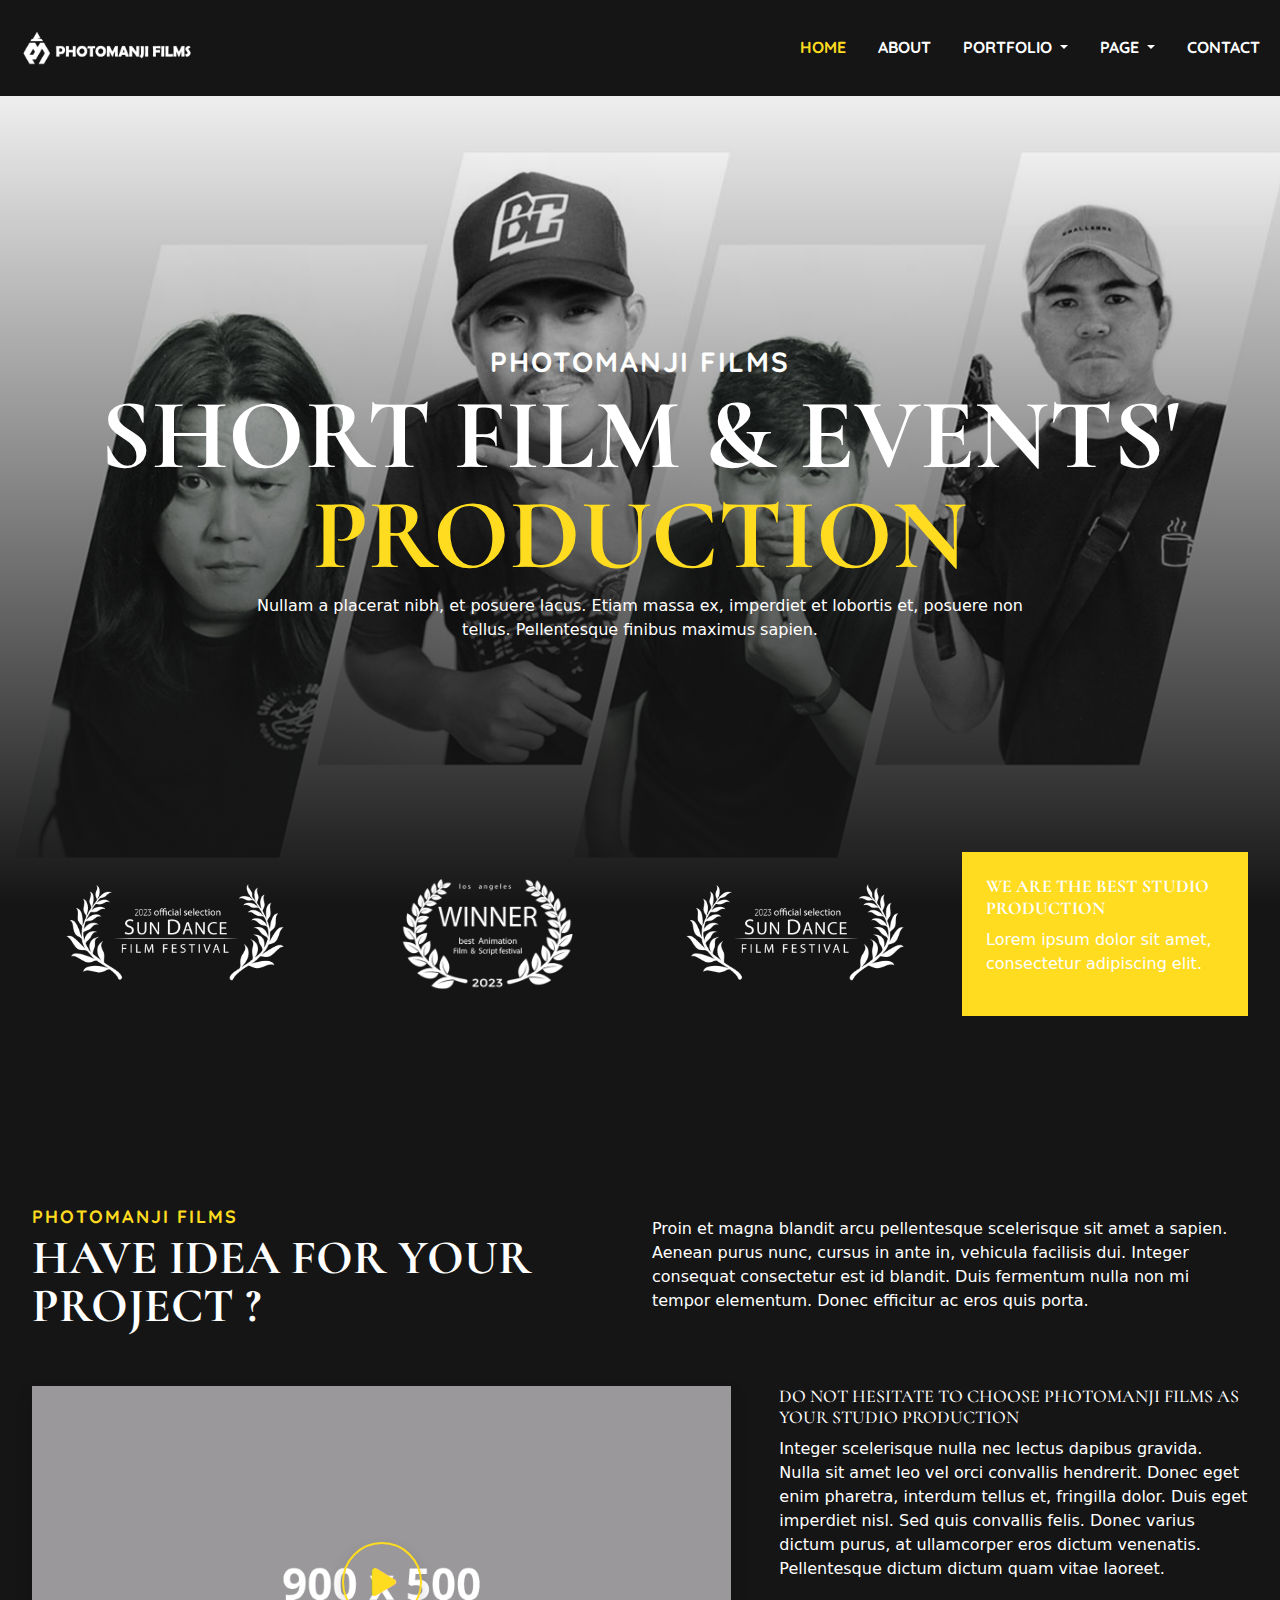
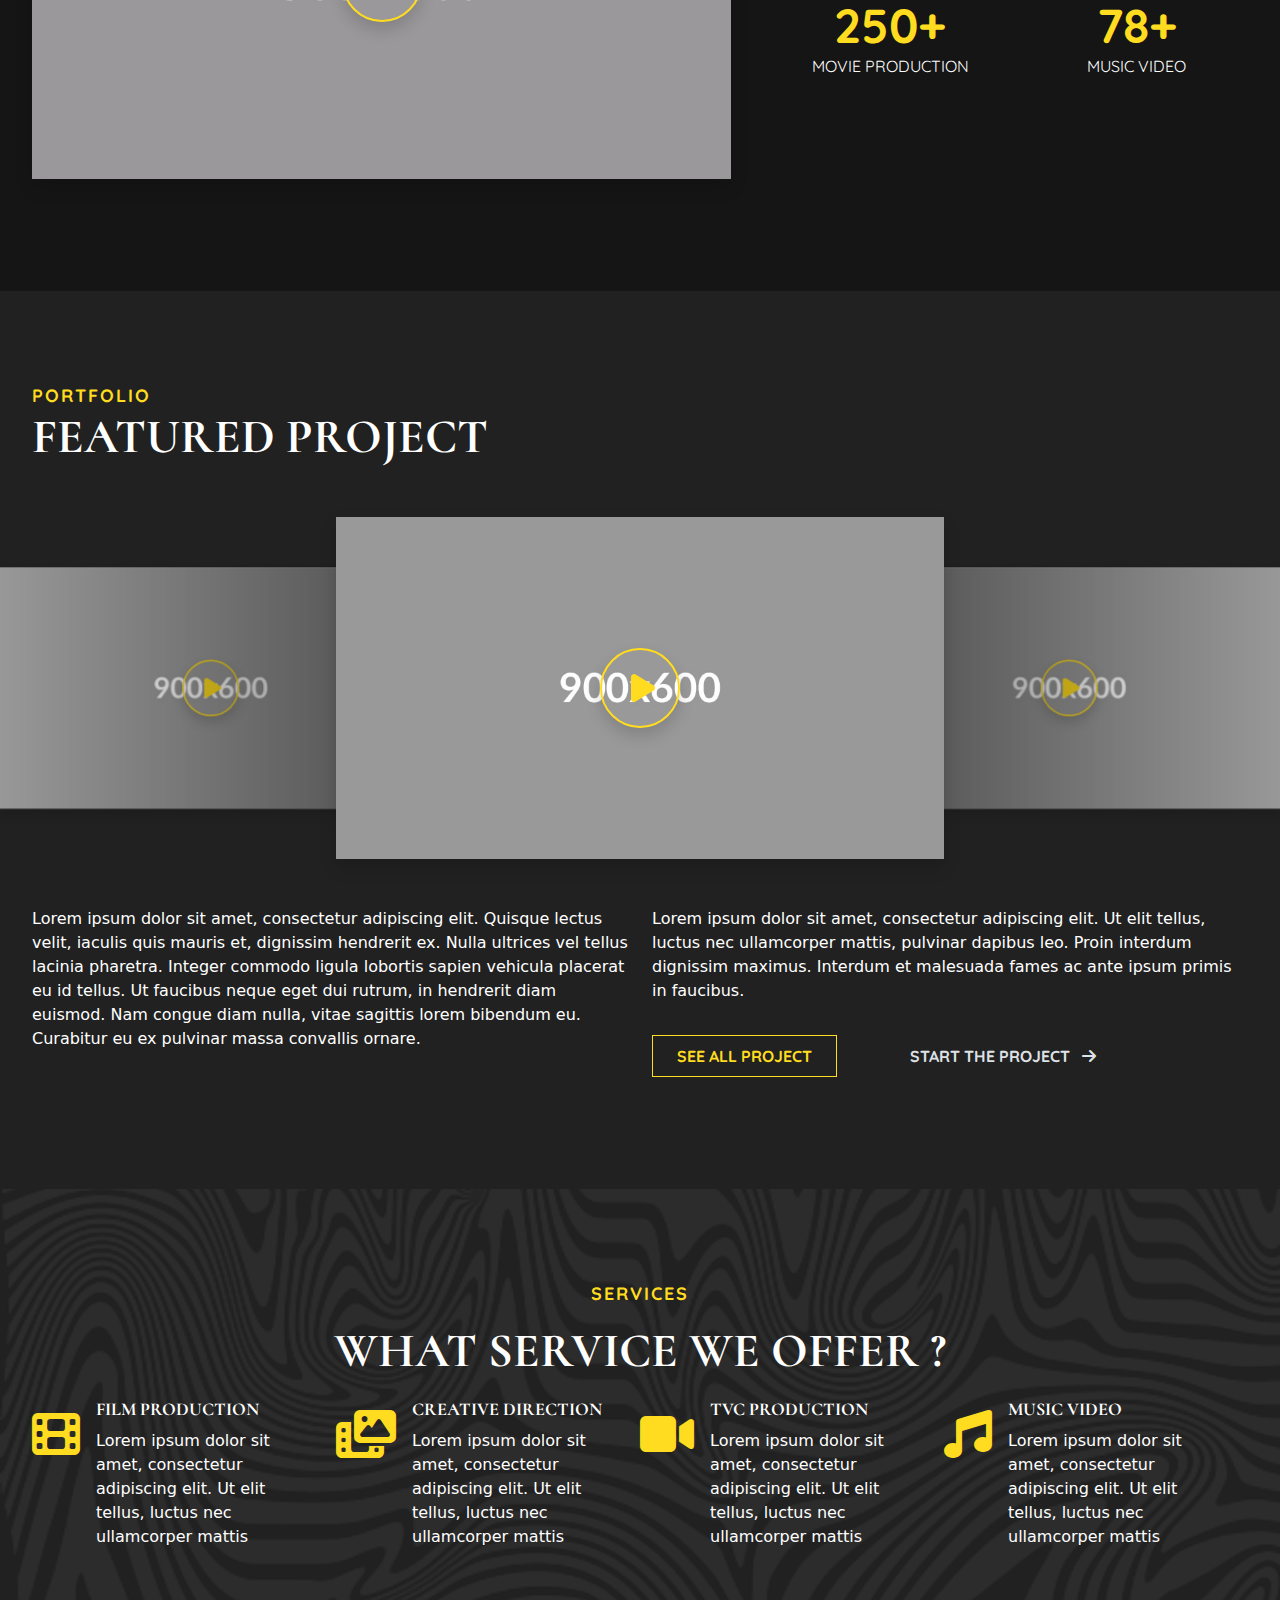
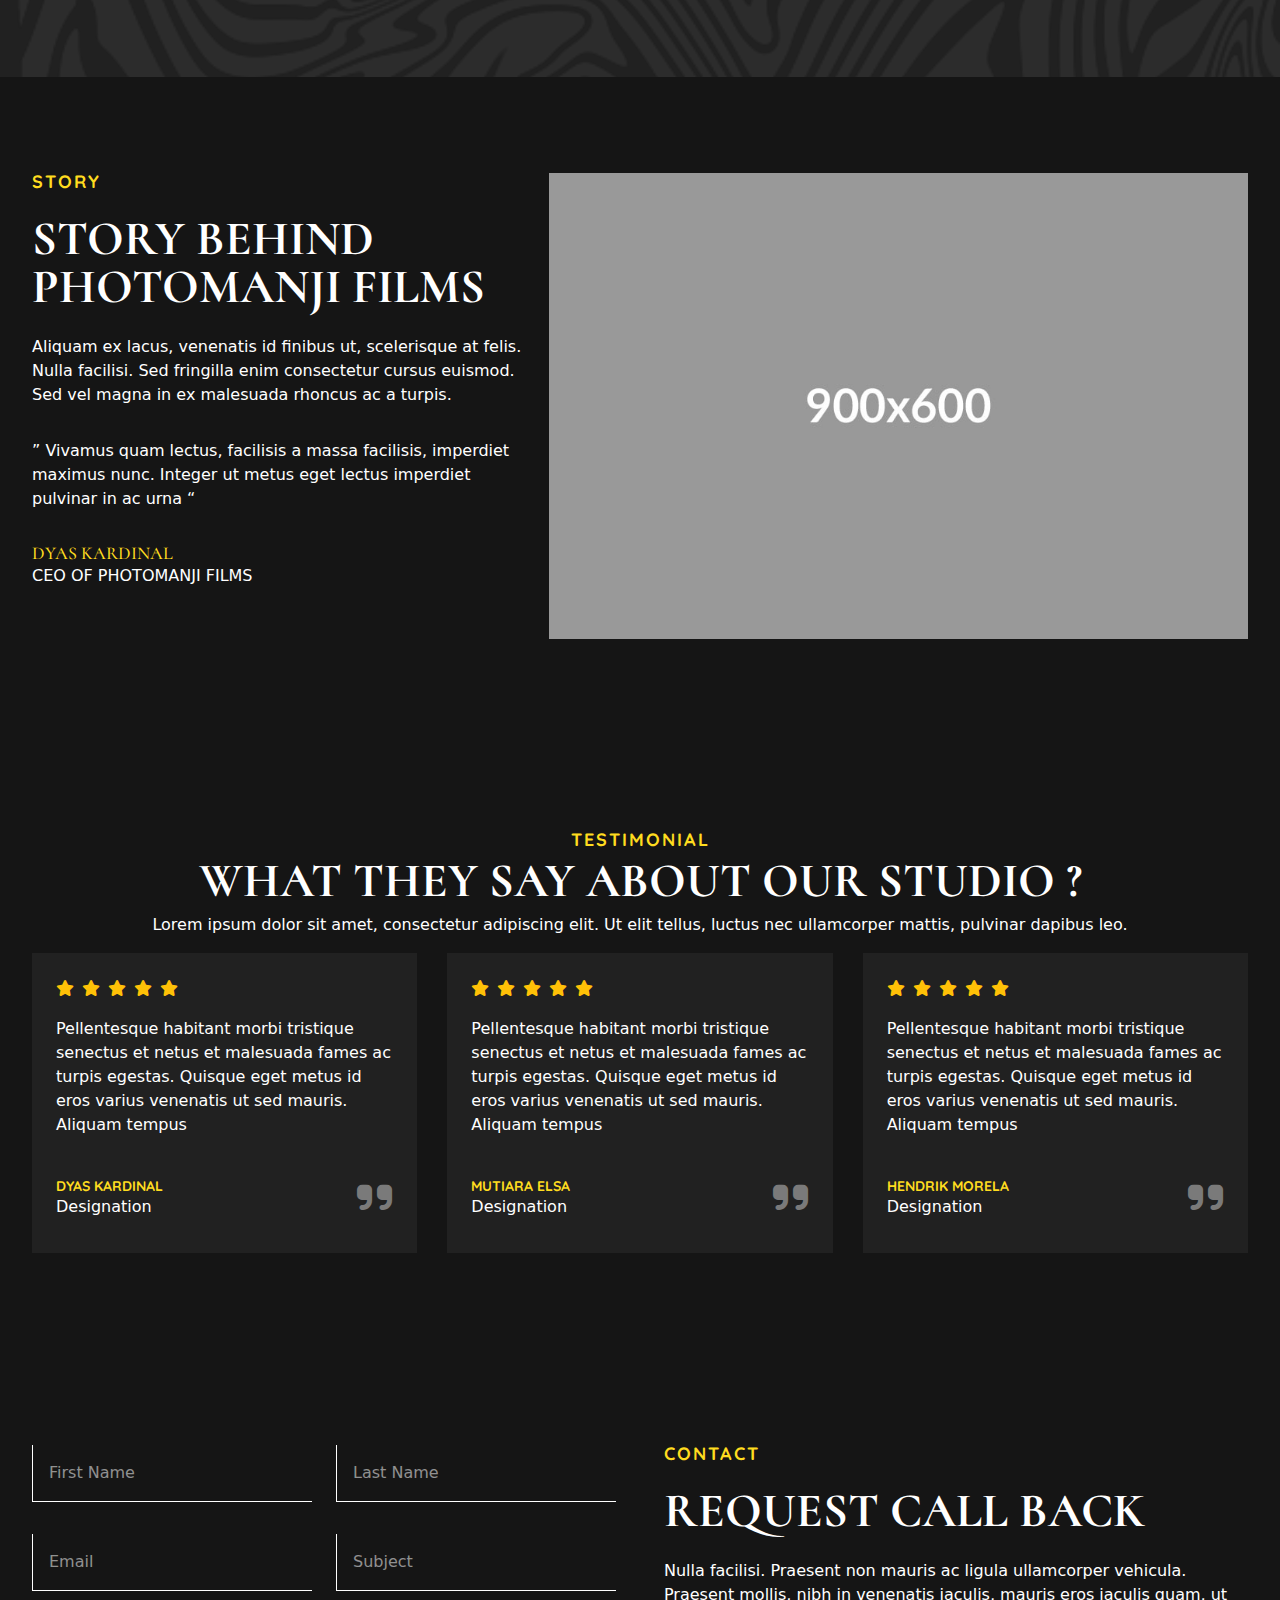
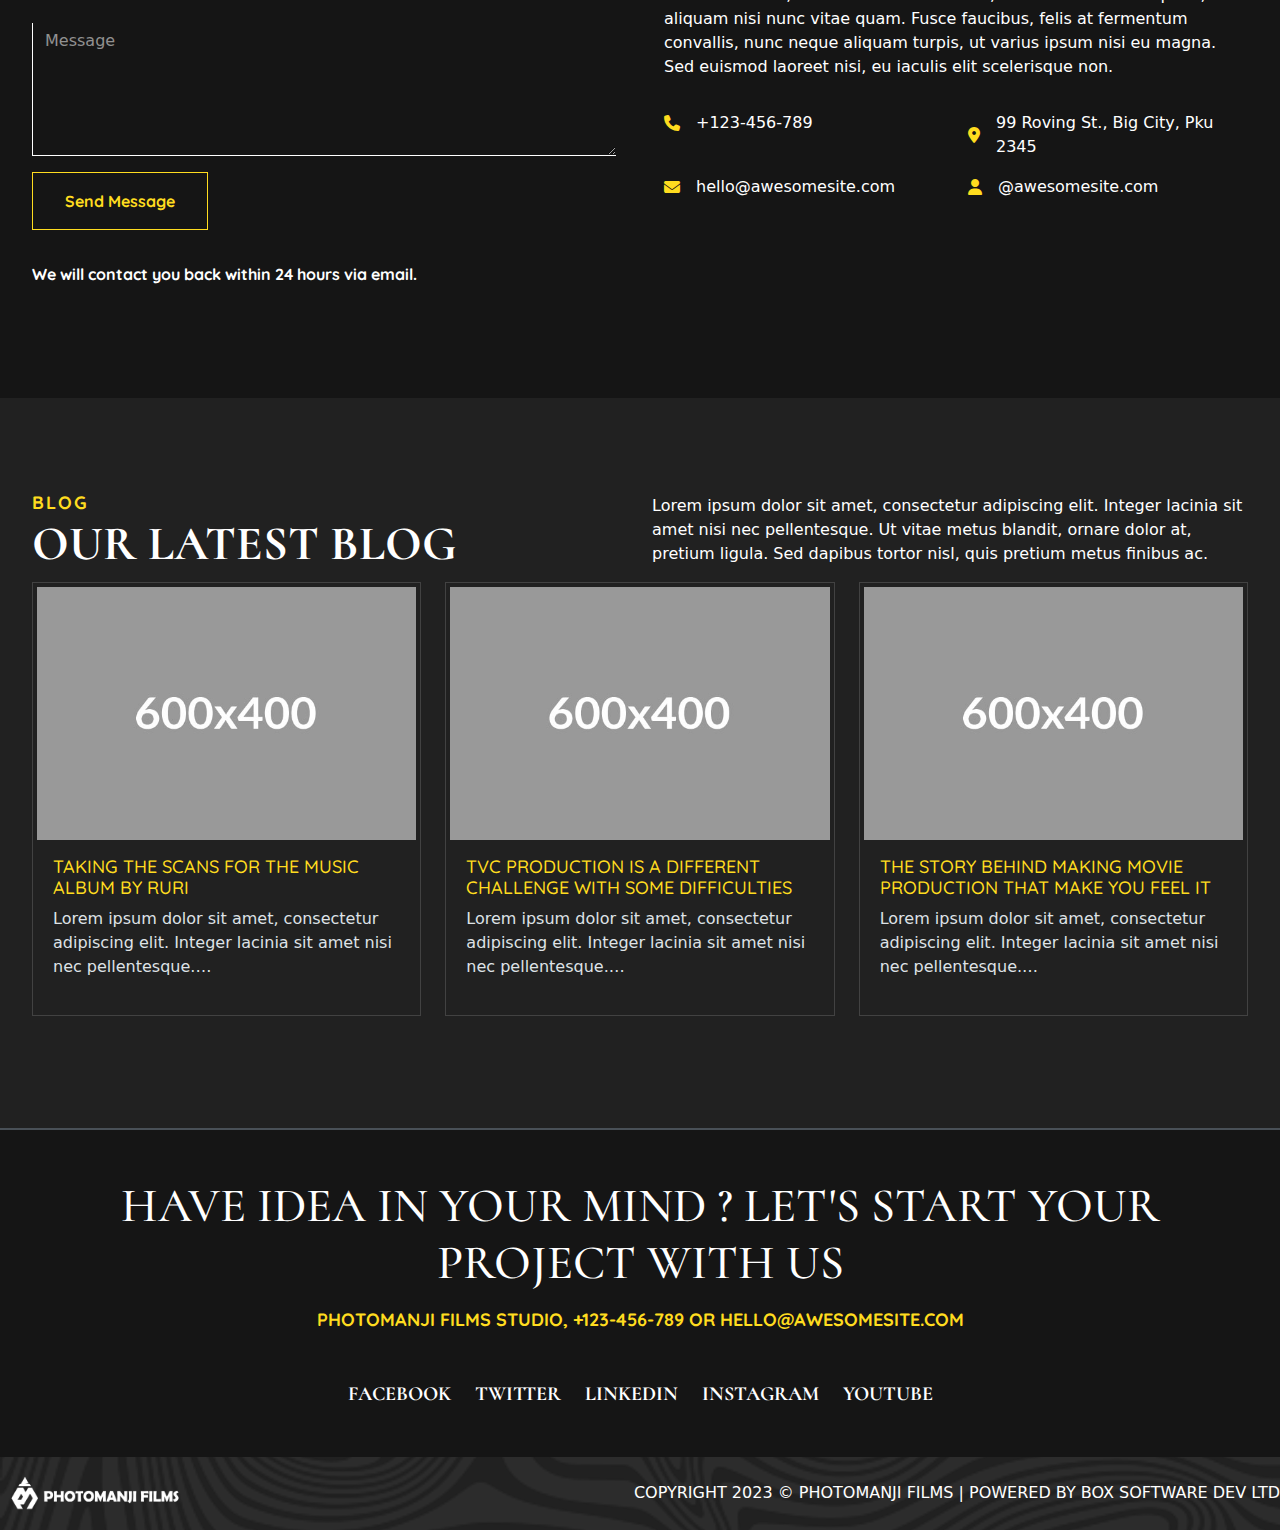
==== commit 0cd3863d: "reverted some codes" ====
--- a/index.html
+++ b/index.html
@@ -126,7 +126,68 @@
                 </div>
             </div>
         </section>
-
+        <section class="section">
+            <div class="r-container">
+                <div class="d-flex flex-column gap-5 ">
+                    <div class="row row-cols-1 row-cols-lg-2">
+                        <div class="col">
+                            <h5 class="accent-color lh-1 ls-2 fw-bold font-1">PHOTOMANJI FILMS</h5>
+                            <h3 class="font-2 lh-1 fw-bold">HAVE IDEA FOR YOUR PROJECT ?</h3>
+                        </div>
+                        <div class="col d-flex align-items-center">
+                            <p>
+                                Proin et magna blandit arcu pellentesque scelerisque sit amet a sapien. Aenean purus
+                                nunc, cursus in ante in, vehicula facilisis dui. Integer consequat consectetur est id
+                                blandit. Duis fermentum nulla non mi tempor elementum. Donec efficitur ac eros quis
+                                porta.
+                            </p>
+                        </div>
+                    </div>
+
+                    <div class="row row-cols-1 row-cols-lg-2">
+                        <div class="col col-lg-7 mb-3">
+                            <div class="shadow d-flex justify-content-center align-items-center video-container"
+                                style="background-image: url(image/dummy-img-900x500.jpg);"
+                                data-url="https://drive.google.com/file/d/10cLS5ZMJDVxKxoa3uWzB33f5DQYBMqXj/preview"
+                                data-title="Video Embedded" allow="autoplay" allowfullscreen="true">
+                                <div class="img-overlay"></div>
+                                <div>
+                                    <button class="bg-transparent shadow accent-color video-btn video-btn-small">
+                                        <i class="fa-solid fa-play" style="margin-left: 5px;"></i>
+                                    </button>
+                                </div>
+                            </div>
+                        </div>
+                        <div class="col col-lg-5 mb-3">
+                            <div class="d-flex flex-column ps-lg-4">
+                                <h5 class="font-2">DO NOT HESITATE TO CHOOSE PHOTOMANJI FILMS AS YOUR STUDIO PRODUCTION
+                                </h5>
+                                <p>
+                                    Integer scelerisque nulla nec lectus dapibus gravida. Nulla sit amet leo vel orci
+                                    convallis hendrerit. Donec eget enim pharetra, interdum tellus et, fringilla dolor.
+                                    Duis eget imperdiet nisl. Sed quis convallis felis. Donec varius dictum purus, at
+                                    ullamcorper eros dictum venenatis. Pellentesque dictum dictum quam vitae laoreet.
+                                </p>
+                                <div class="row row-cols-1 row-cols-lg-2">
+                                    <div class="col mb-3">
+                                        <div class="d-flex flex-column text-center">
+                                            <h3 class="accent-color font-1 fw-bold m-0">250+</h3>
+                                            <p class="font-1">MOVIE PRODUCTION</p>
+                                        </div>
+                                    </div>
+                                    <div class="col mb-3">
+                                        <div class="d-flex flex-column text-center">
+                                            <h3 class="accent-color font-1 fw-bold m-0">78+</h3>
+                                            <p class="font-1">MUSIC VIDEO</p>
+                                        </div>
+                                    </div>
+                                </div>
+                            </div>
+                        </div>
+                    </div>
+                </div>
+            </div>
+        </section>
 
 
         <!-- PORTFOLIO -->
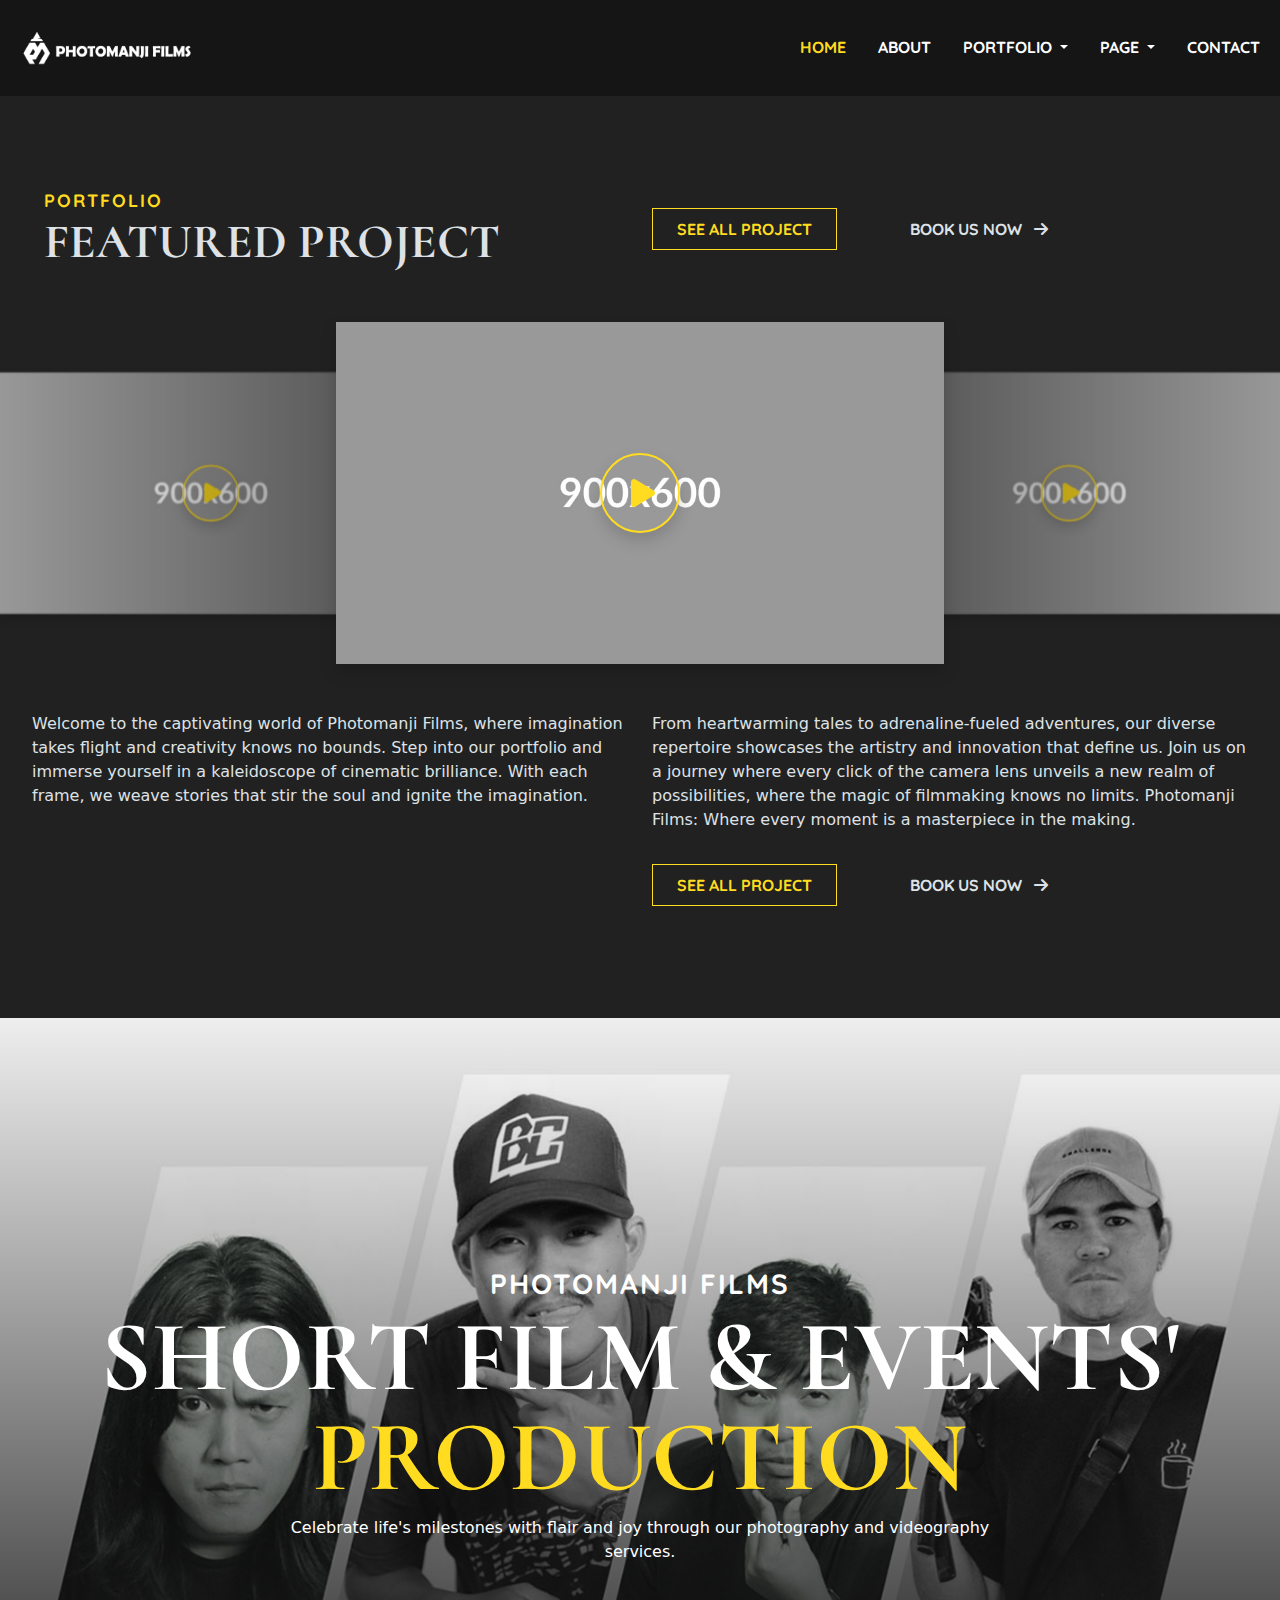
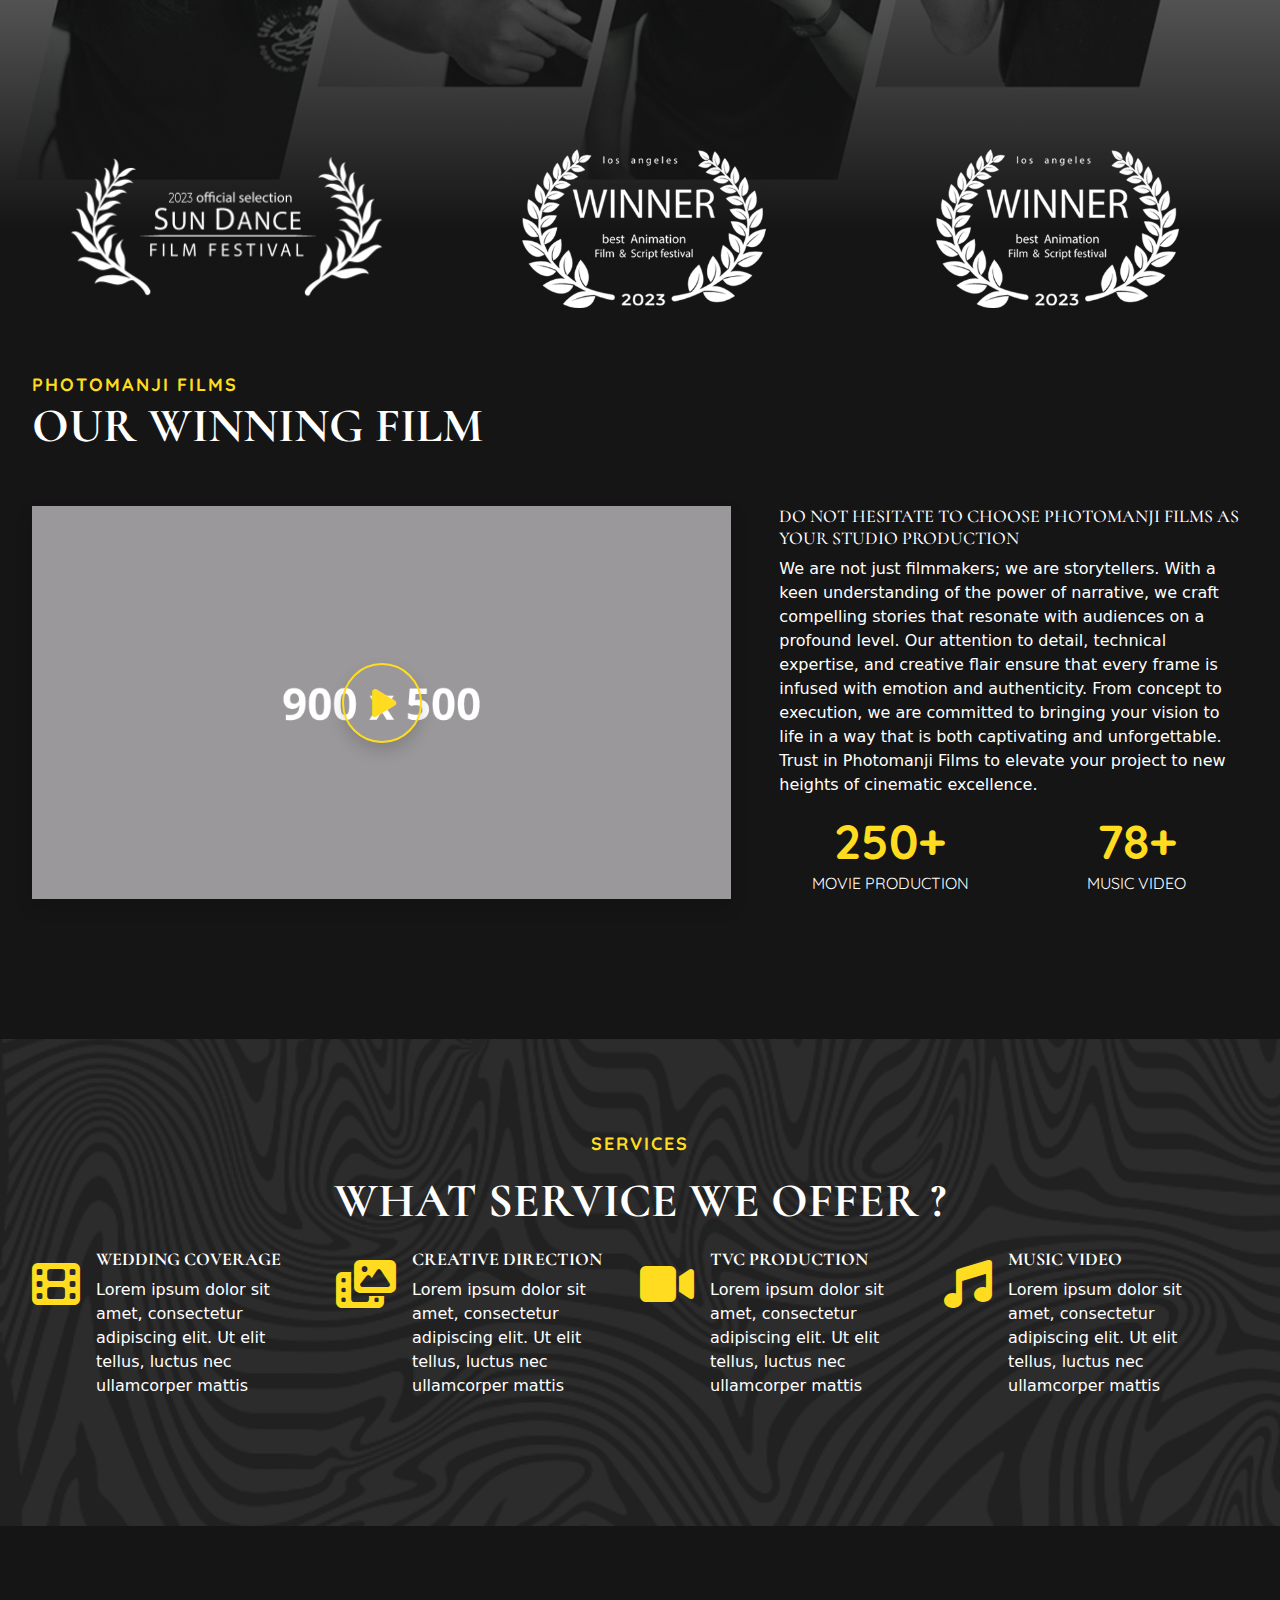
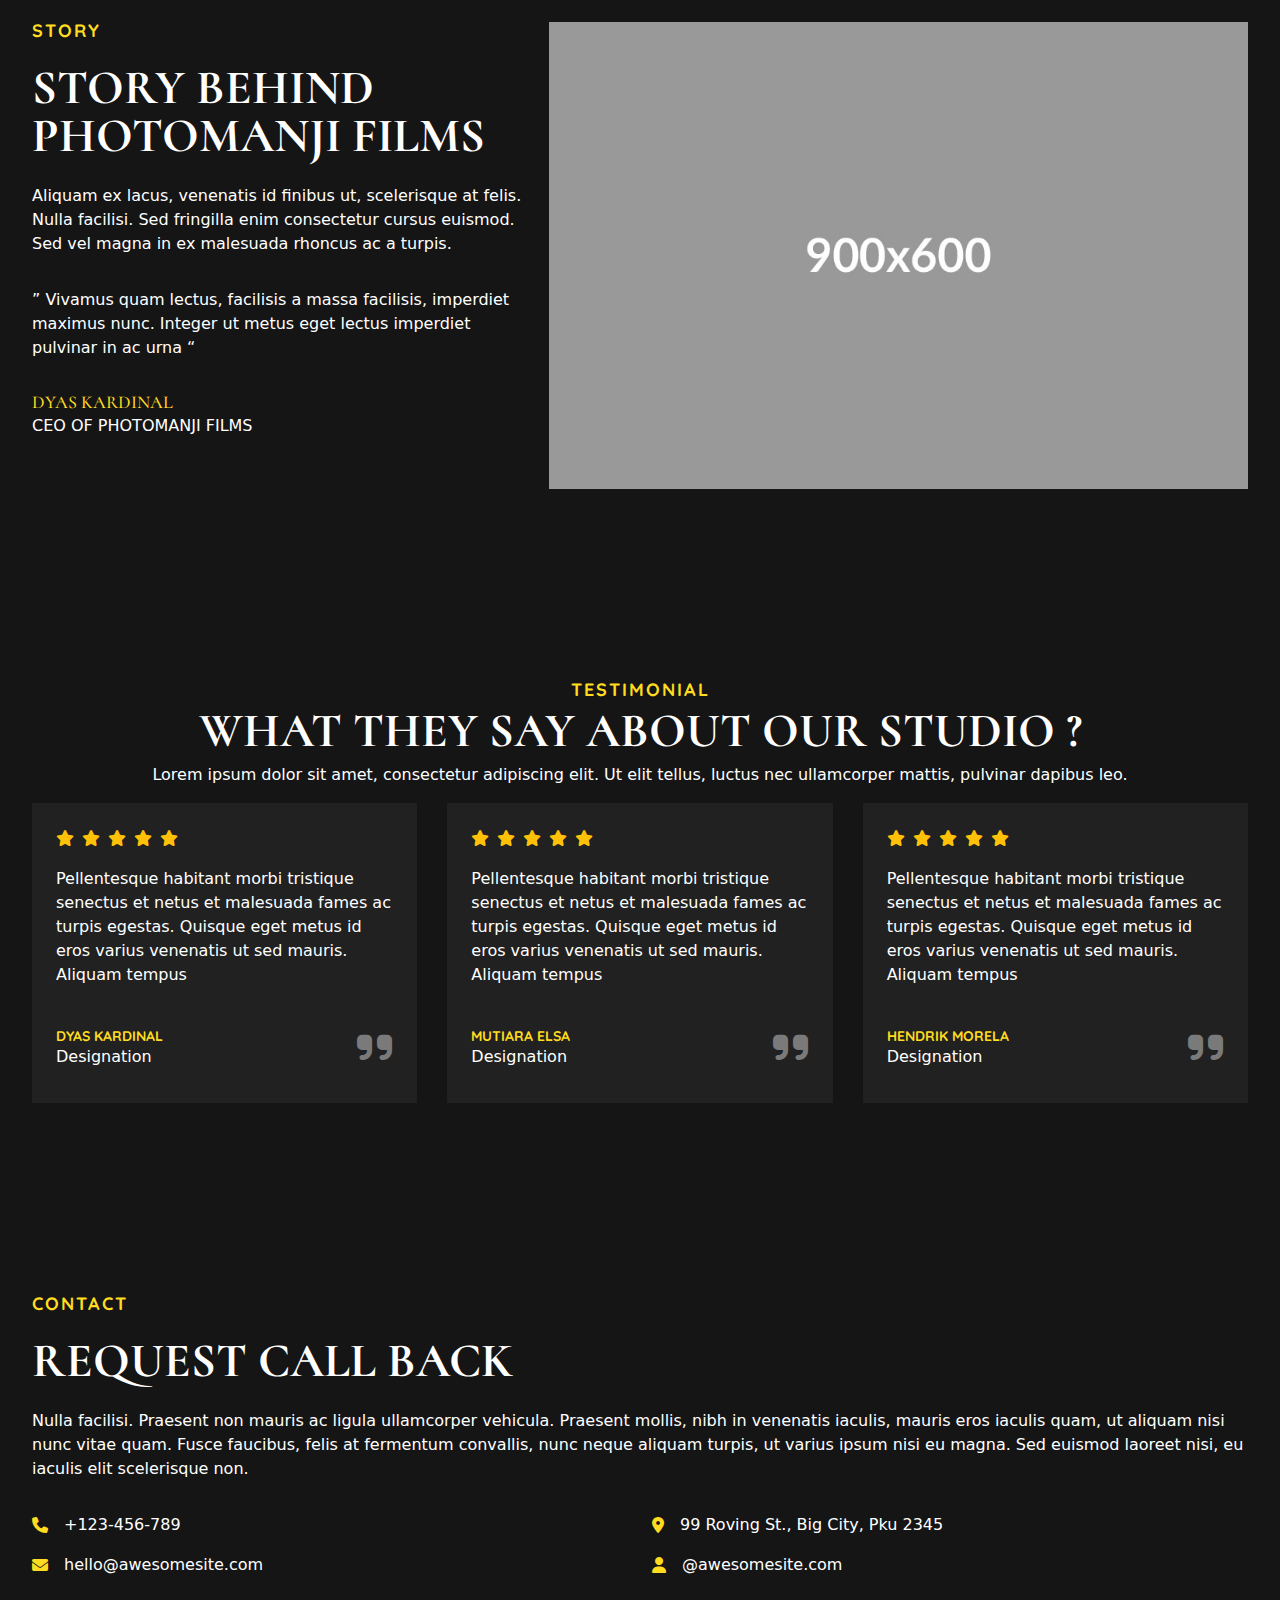
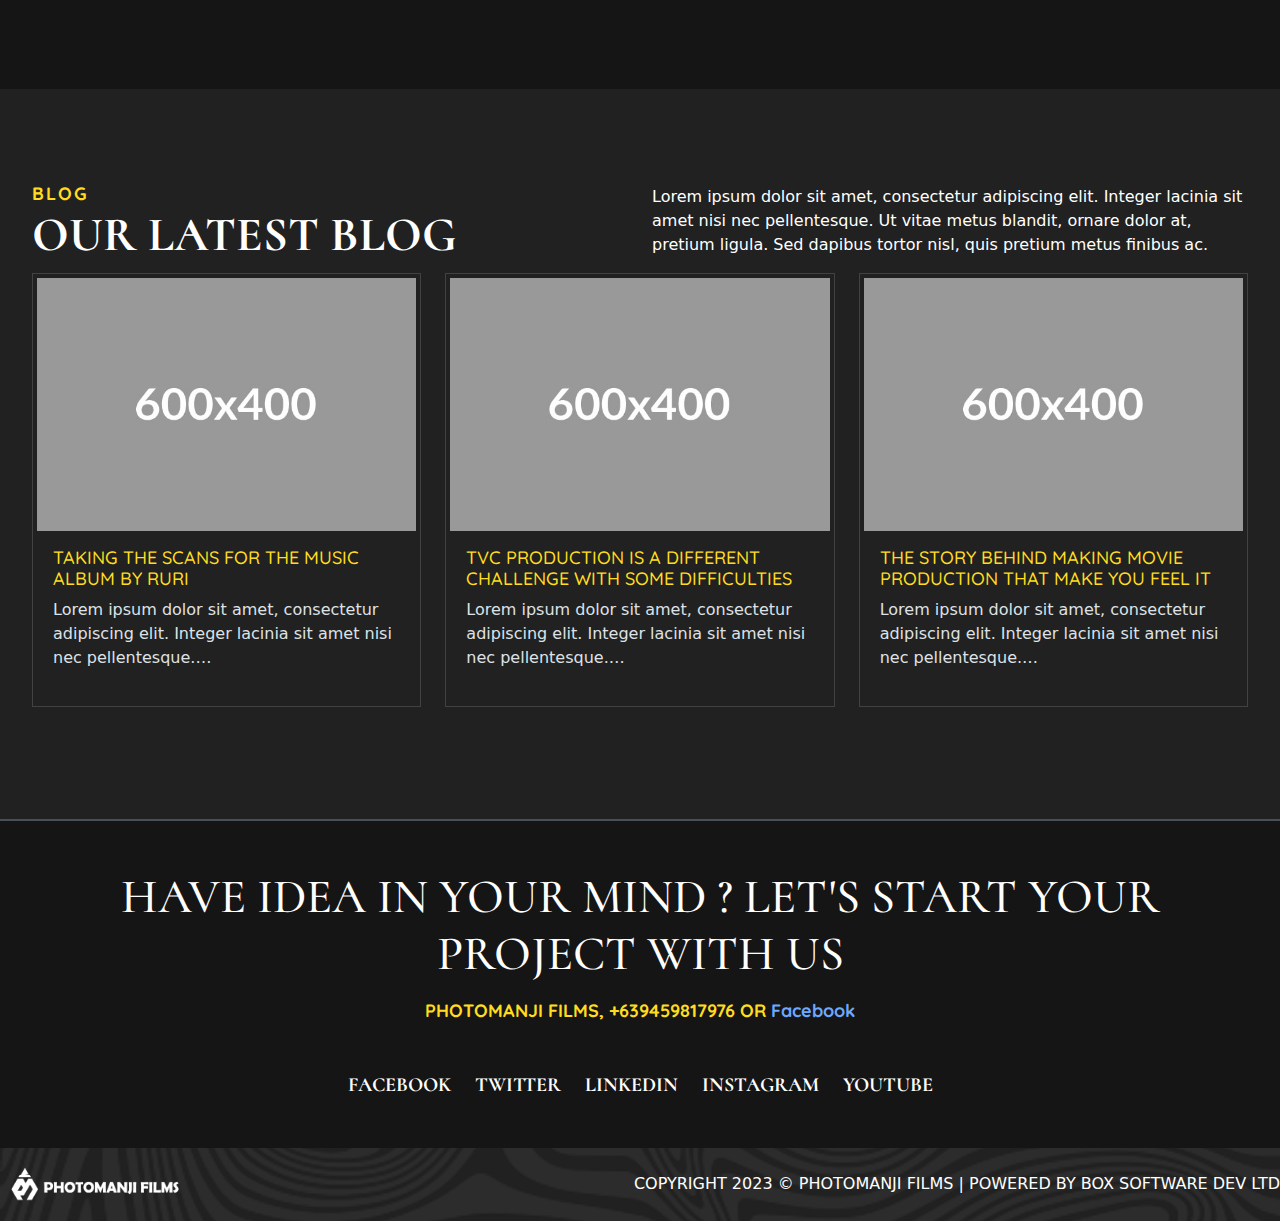
==== commit 91be7523: "Updates"" ====
--- a/index.html
+++ b/index.html
@@ -44,7 +44,7 @@
                             <li class="nav-item dropdown">
                                 <a class="nav-link dropdown-toggle" href="#" role="button" data-bs-toggle="dropdown"
                                     aria-expanded="false">
-                                    PORTFOLIO
+                                    PORTFOLIO   
                                 </a>
                                 <ul class="dropdown-menu">
                                     <li><a class="dropdown-item" href="portfolio.html">PORTFOLIO</a></li>
@@ -73,7 +73,120 @@
         </div>
     </section>
     <!-- End Of Header -->
-
+  <!-- PORTFOLIO -->
+  <section class="section bg-secondary-dark">
+    <div class="r-container">
+        <div class="d-flex flex-column ">
+            <div class="container-fluid">
+                <div class="row">
+                    <div class="col-lg-6">
+                        <h5 class="accent-color lh-1 ls-2 fw-bold font-1">PORTFOLIO</h5>
+                       <h3 class="font-2 lh-1 fw-bold">FEATURED PROJECT</h3>
+                   </div>
+       
+                   <div class="col-lg-6">
+                       <div class="d-flex flex-lg-row flex-column gap-lg-5 gap-3 py-3">  
+                           <a href="portfolio.html"
+                           class="px-4 py-2 btn button accent-color button-outline rounded-0 fw-bold font-1 hover-transform">
+                           SEE ALL PROJECT
+                            </a>
+                           <a href="http://m.me/photomanjifilms" type="button" target="_blank"
+                           class="px-4 py-2 btn button  rounded-0 fw-bold font-1 hover-transform">
+                           BOOK US NOW
+                           <i class="fa-solid fa-arrow-right ms-2"></i>
+                           </a>
+                       </div>
+                   </div>
+                </div>
+            </div>
+            
+           
+           
+            <div class="my-5">
+                <div class="swiper-video">
+                    <!-- Additional required wrapper -->
+                    <div class="swiper-wrapper">
+                        <!-- Slides -->
+                        <div class="swiper-slide">
+                            <div class="shadow d-flex justify-content-center align-items-center video-container"
+                                style="background-image: url(image/dummy-img-900x600.jpg);"
+                                data-url="https://drive.google.com/file/d/1HbU_uDogE9ytU0Gf0MvNckVh7FGs6Wxe/preview"
+                                data-title="Video Embedded">
+                                <div class="img-overlay"></div>
+                                <div>
+                                    <button
+                                        class="bg-transparent shadow accent-color video-btn video-btn-small">
+                                        <i class="fa-solid fa-play" style="margin-left: 5px;"></i>
+                                    </button>
+                                </div>
+                            </div>
+                        </div>
+                        <div class="swiper-slide">
+                            <div class="shadow d-flex justify-content-center align-items-center video-container"
+                                style="background-image: url(image/dummy-img-900x600.jpg);"
+                                data-url="https://drive.google.com/file/d/1s9IPEQRkuVbagA8KmHYiv4G_1cS4LAHn/preview"
+                                data-title="Video Embedded">
+                                <div class="img-overlay"></div>
+                                <div>
+                                    <button
+                                        class="bg-transparent shadow accent-color video-btn video-btn-small">
+                                        <i class="fa-solid fa-play" style="margin-left: 5px;"></i>
+                                    </button>
+                                </div>
+                            </div>
+                        </div>
+                        <div class="swiper-slide">
+                            <div class="shadow d-flex justify-content-center align-items-center video-container"
+                                style="background-image: url(image/dummy-img-900x600.jpg);"
+                                data-url=""
+                                data-title="Video Embedded">
+                                <div class="img-overlay"></div>
+                                <div>
+                                    <button
+                                        class="bg-transparent shadow accent-color video-btn video-btn-small">
+                                        <i class="fa-solid fa-play" style="margin-left: 5px;"></i>
+                                    </button>
+                                </div>
+                            </div>
+                        </div>
+                    </div>
+                </div>
+            </div>
+            <div class="row row-cols-1 row-cols-lg-2 ">
+                <div class="col">
+                    <p>
+                        Welcome to the captivating world of Photomanji Films,
+                         where imagination takes flight and creativity knows no bounds.
+                          Step into our portfolio and immerse yourself in a kaleidoscope 
+                          of cinematic brilliance. With each frame, we weave stories that stir 
+                          the soul and ignite the imagination. 
+                    </p>
+                </div>
+                <div class="col">
+                    <div class="d-flex flex-column">
+                        <p>
+                            From heartwarming tales to adrenaline-fueled 
+                          adventures, our diverse repertoire showcases the artistry and innovation that define us.
+                           Join us on a journey where every click of the camera lens unveils a new realm of possibilities,
+                            where the magic of filmmaking knows no limits.
+                             Photomanji Films: Where every moment is a masterpiece in the making.
+                        </p>
+                        <div class="d-flex flex-lg-row flex-column gap-lg-5 gap-3 py-3">
+                            <a href="portfolio.html"
+                                class="px-4 py-2 btn button accent-color button-outline rounded-0 fw-bold font-1 hover-transform">
+                                SEE ALL PROJECT
+                            </a>
+                            <a href="http://m.me/photomanjifilms" type="button" target="_blank"
+                                class="px-4 py-2 btn button  rounded-0 fw-bold font-1 hover-transform">
+                                BOOK US NOW
+                                <i class="fa-solid fa-arrow-right ms-2"></i>
+                            </a>
+                        </div>
+                    </div>
+                </div>
+            </div>
+        </div>
+</section>
     <main class="text-white">
 
         <!-- BANNER -->
@@ -90,16 +203,15 @@
                         </span>
                     </h1>
                     <p class=" mx-auto" style="max-width: 768px;">
-                        Nullam a placerat nibh, et posuere lacus. Etiam massa ex, imperdiet et lobortis et, posuere non
-                        tellus. Pellentesque finibus maximus sapien.
+                        Celebrate life's milestones with flair and joy through our photography and videography services. 
                     </p>
                 </div>
             </div>
         </section>
 
-        <section class="section position-relative" style="margin-top: -150px;">
+        <section class="section position-relative" style="margin-top: -200px;">
             <div class="r-container">
-                <div class="row row-cols-1 row-cols-md-2 row-cols-lg-4">
+                <div class="row row-cols-1 row-cols-md-2 row-cols-lg-3">
                     <div class="col">
                         <div class="d-flex h-100 align-items-center p-4">
                             <img src="image/award1.png" alt="" class="img-fluid">
@@ -110,45 +222,34 @@
                             <img src="image/award2.png" alt="" class="img-fluid">
                         </div>
                     </div>
+
                     <div class="col">
                         <div class="d-flex h-100 align-items-center p-4">
-                            <img src="image/award1.png" alt="" class="img-fluid">
-                        </div>
-                    </div>
-                    <div class="col">
-                        <div class="d-flex flex-column p-4 bg-accent-color">
-                            <h5 class="font-2 fw-bold">WE ARE THE BEST STUDIO PRODUCTION</h5>
-                            <p>
-                                Lorem ipsum dolor sit amet, consectetur adipiscing elit.
-                            </p>
-                        </div>
-                    </div>
-                </div>
-            </div>
-        </section>
-        <section class="section">
+                            <img src="image/award2.png" alt="" class="img-fluid">
+                        </div>
+                    </div>
+                    
+                    
+                </div>
+            </div>
+        </section>
+        <section class="section" style="margin-top: -150px;">
             <div class="r-container">
                 <div class="d-flex flex-column gap-5 ">
                     <div class="row row-cols-1 row-cols-lg-2">
                         <div class="col">
                             <h5 class="accent-color lh-1 ls-2 fw-bold font-1">PHOTOMANJI FILMS</h5>
-                            <h3 class="font-2 lh-1 fw-bold">HAVE IDEA FOR YOUR PROJECT ?</h3>
-                        </div>
-                        <div class="col d-flex align-items-center">
-                            <p>
-                                Proin et magna blandit arcu pellentesque scelerisque sit amet a sapien. Aenean purus
-                                nunc, cursus in ante in, vehicula facilisis dui. Integer consequat consectetur est id
-                                blandit. Duis fermentum nulla non mi tempor elementum. Donec efficitur ac eros quis
-                                porta.
-                            </p>
-                        </div>
+                            <h3 class="font-2 lh-1 fw-bold">OUR WINNING FILM</h3>
+                          
+                        </div>
+                         
                     </div>
 
                     <div class="row row-cols-1 row-cols-lg-2">
                         <div class="col col-lg-7 mb-3">
                             <div class="shadow d-flex justify-content-center align-items-center video-container"
                                 style="background-image: url(image/dummy-img-900x500.jpg);"
-                                data-url="https://drive.google.com/file/d/10cLS5ZMJDVxKxoa3uWzB33f5DQYBMqXj/preview"
+                                data-url="https://drive.google.com/file/d/1gU0qdLPIo9f0HOMTz6eKFXlYO7WuPQaV/preview"
                                 data-title="Video Embedded" allow="autoplay" allowfullscreen="true">
                                 <div class="img-overlay"></div>
                                 <div>
@@ -163,10 +264,7 @@
                                 <h5 class="font-2">DO NOT HESITATE TO CHOOSE PHOTOMANJI FILMS AS YOUR STUDIO PRODUCTION
                                 </h5>
                                 <p>
-                                    Integer scelerisque nulla nec lectus dapibus gravida. Nulla sit amet leo vel orci
-                                    convallis hendrerit. Donec eget enim pharetra, interdum tellus et, fringilla dolor.
-                                    Duis eget imperdiet nisl. Sed quis convallis felis. Donec varius dictum purus, at
-                                    ullamcorper eros dictum venenatis. Pellentesque dictum dictum quam vitae laoreet.
+                                    We are not just filmmakers; we are storytellers. With a keen understanding of the power of narrative, we craft compelling stories that resonate with audiences on a profound level. Our attention to detail, technical expertise, and creative flair ensure that every frame is infused with emotion and authenticity. From concept to execution, we are committed to bringing your vision to life in a way that is both captivating and unforgettable. Trust in Photomanji Films to elevate your project to new heights of cinematic excellence.
                                 </p>
                                 <div class="row row-cols-1 row-cols-lg-2">
                                     <div class="col mb-3">
@@ -190,95 +288,7 @@
         </section>
 
 
-        <!-- PORTFOLIO -->
-        <section class="section bg-secondary-dark">
-            <div class="r-container">
-                <div class="d-flex flex-column ">
-                    <h5 class="accent-color lh-1 ls-2 fw-bold font-1">PORTFOLIO</h5>
-                    <h3 class="font-2 lh-1 fw-bold">FEATURED PROJECT</h3>
-                    <div class="my-5">
-                        <div class="swiper-video">
-                            <!-- Additional required wrapper -->
-                            <div class="swiper-wrapper">
-                                <!-- Slides -->
-                                <div class="swiper-slide">
-                                    <div class="shadow d-flex justify-content-center align-items-center video-container"
-                                        style="background-image: url(image/dummy-img-900x600.jpg);"
-                                        data-url="https://www.youtube.com/embed/FK2RaJ1EfA8?autoplay=1"
-                                        data-title="Video Embedded">
-                                        <div class="img-overlay"></div>
-                                        <div>
-                                            <button
-                                                class="bg-transparent shadow accent-color video-btn video-btn-small">
-                                                <i class="fa-solid fa-play" style="margin-left: 5px;"></i>
-                                            </button>
-                                        </div>
-                                    </div>
-                                </div>
-                                <div class="swiper-slide">
-                                    <div class="shadow d-flex justify-content-center align-items-center video-container"
-                                        style="background-image: url(image/dummy-img-900x600.jpg);"
-                                        data-url="https://www.youtube.com/embed/FK2RaJ1EfA8?autoplay=1"
-                                        data-title="Video Embedded">
-                                        <div class="img-overlay"></div>
-                                        <div>
-                                            <button
-                                                class="bg-transparent shadow accent-color video-btn video-btn-small">
-                                                <i class="fa-solid fa-play" style="margin-left: 5px;"></i>
-                                            </button>
-                                        </div>
-                                    </div>
-                                </div>
-                                <div class="swiper-slide">
-                                    <div class="shadow d-flex justify-content-center align-items-center video-container"
-                                        style="background-image: url(image/dummy-img-900x600.jpg);"
-                                        data-url="https://www.youtube.com/embed/FK2RaJ1EfA8?autoplay=1"
-                                        data-title="Video Embedded">
-                                        <div class="img-overlay"></div>
-                                        <div>
-                                            <button
-                                                class="bg-transparent shadow accent-color video-btn video-btn-small">
-                                                <i class="fa-solid fa-play" style="margin-left: 5px;"></i>
-                                            </button>
-                                        </div>
-                                    </div>
-                                </div>
-                            </div>
-                        </div>
-                    </div>
-                    <div class="row row-cols-1 row-cols-lg-2 ">
-                        <div class="col">
-                            <p>
-                                Lorem ipsum dolor sit amet, consectetur adipiscing elit. Quisque lectus velit, iaculis
-                                quis mauris et, dignissim hendrerit ex. Nulla ultrices vel tellus lacinia pharetra.
-                                Integer commodo ligula lobortis sapien vehicula placerat eu id tellus. Ut faucibus neque
-                                eget dui rutrum, in hendrerit diam euismod. Nam congue diam nulla, vitae sagittis lorem
-                                bibendum eu. Curabitur eu ex pulvinar massa convallis ornare.
-                            </p>
-                        </div>
-                        <div class="col">
-                            <div class="d-flex flex-column">
-                                <p>
-                                    Lorem ipsum dolor sit amet, consectetur adipiscing elit. Ut elit tellus, luctus nec
-                                    ullamcorper mattis, pulvinar dapibus leo. Proin interdum dignissim maximus. Interdum
-                                    et malesuada fames ac ante ipsum primis in faucibus.
-                                </p>
-                                <div class="d-flex flex-lg-row flex-column gap-lg-5 gap-3 py-3">
-                                    <a href="portfolio.html"
-                                        class="px-4 py-2 btn button accent-color button-outline rounded-0 fw-bold font-1 hover-transform">
-                                        SEE ALL PROJECT
-                                    </a>
-                                    <a href="pricing.html" type="button"
-                                        class="px-4 py-2 btn button  rounded-0 fw-bold font-1 hover-transform">
-                                        START THE PROJECT
-                                        <i class="fa-solid fa-arrow-right ms-2"></i>
-                                    </a>
-                                </div>
-                            </div>
-                        </div>
-                    </div>
-                </div>
-        </section>
+      
 
         <!-- SERVICES -->
         <section class="section position-relative bg-secondary-dark">
@@ -293,7 +303,7 @@
                                 <span class="accent-color" style="font-size:3rem;"><i
                                         class="fa-solid fa-film"></i></span>
                                 <div>
-                                    <h5 class="font-2 fw-bold">FILM PRODUCTION</h5>
+                                    <h5 class="font-2 fw-bold">WEDDING COVERAGE</h5>
                                     <p>Lorem ipsum dolor sit amet, consectetur adipiscing elit. Ut elit tellus, luctus
                                         nec ullamcorper mattis</p>
                                 </div>
@@ -539,83 +549,7 @@
             <div class="bg-overlay"></div>
             <div class="r-container  position-relative" style="z-index: 2;">
                 <div class="d-flex flex-lg-row flex-column-reverse gap-5">
-                    <div class="col">
-                        <div class="h-100 d-flex flex-column">
-                            <div class="success_msg toast align-items-center w-100 shadow-none mb-3 bg-transparent border border-success rounded-0 my-4"
-                                role="alert" aria-live="assertive" aria-atomic="true">
-                                <div class="d-flex p-2">
-                                    <div class="toast-body f-18 d-flex flex-row gap-3 align-items-center text-success">
-                                        <i class="fa-solid fa-check f-36 text-success"></i>
-                                        Your Message Successfully Send.
-                                    </div>
-                                    <button type="button"
-                                        class="me-2 m-auto bg-transparent border-0 ps-1 pe-0 text-success"
-                                        data-bs-dismiss="toast" aria-label="Close"><i
-                                            class="fa-solid fa-xmark"></i></button>
-                                </div>
-                            </div>
-                            <div class="error_msg toast align-items-center w-100 shadow-none border-danger mb-3 bg-transparent my-4 border rounded-0"
-                                role="alert" aria-live="assertive" aria-atomic="true">
-                                <div class="d-flex p-2">
-                                    <div class="toast-body f-18 d-flex flex-row gap-3 align-items-center text-danger">
-                                        <i class="fa-solid fa-triangle-exclamation f-36 text-danger"></i>
-                                        Something Wrong ! Send Form Failed.
-                                    </div>
-                                    <button type="button"
-                                        class="me-2 m-auto bg-transparent border-0 ps-1 pe-0 text-danger"
-                                        data-bs-dismiss="toast" aria-label="Close"><i
-                                            class="fa-solid fa-xmark"></i></button>
-                                </div>
-                            </div>
-                            <form class="d-flex flex-column w-100 needs-validation mb-3 form" novalidate>
-                                <div class="row row-cols-1 row-cols-lg-2 mb-3">
-                                    <div class="col mb-3">
-                                        <input type="text" class="form-control p-3" name="first_name" id="first_name"
-                                            placeholder="First Name" required>
-                                        <div class="invalid-feedback">
-                                            The field is required.
-                                        </div>
-                                    </div>
-                                    <div class="col mb-3">
-                                        <input type="text" class="form-control p-3" name="last_name" id="last_name"
-                                            placeholder="Last Name" required>
-                                        <div class="invalid-feedback">
-                                            The field is required.
-                                        </div>
-                                    </div>
-                                </div>
-                                <div class="row row-cols-1 row-cols-lg-2 mb-3">
-                                    <div class="col mb-3">
-                                        <input type="email" class="form-control p-3" name="email" id="email"
-                                            placeholder="Email" required>
-                                        <div class="invalid-feedback">
-                                            The field is required.
-                                        </div>
-                                    </div>
-                                    <div class="col mb-3">
-                                        <input type="text" class="form-control p-3" name="subject" id="subject"
-                                            placeholder="Subject" required>
-                                        <div class="invalid-feedback">
-                                            The field is required.
-                                        </div>
-                                    </div>
-                                </div>
-                                <div class="mb-3">
-                                    <textarea class="form-control" id="message" name="message" rows="5"
-                                        placeholder="Message"></textarea>
-                                </div>
-                                <div class="mb-3">
-                                    <button type="submit"
-                                        class="btn button rounded-0 button-outline accent-color fw-bold submit_form font-1 py-3">
-                                        Send Message
-                                    </button>
-                                </div>
-                            </form>
-                            <p class="font-1 fw-bold">
-                                We will contact you back within 24 hours via email.
-                            </p>
-                        </div>
-                    </div>
+                    
                     <div class="col p-0">
                         <div class="d-flex flex-column gap-3">
                             <h5 class="accent-color lh-1 ls-2 fw-bold font-1">CONTACT</h5>
@@ -723,8 +657,7 @@
             <div class="r-container">
                 <div class="d-flex flex-column justify-content-center align-items-center text-center">
                     <h3 class="font-2 mb-3">HAVE IDEA IN YOUR MIND ? LET'S START YOUR PROJECT WITH US</h3>
-                    <h5 class="font-1 mb-5 fw-bold accent-color">PHOTOMANJI FILMS STUDIO, +123-456-789 OR
-                        HELLO@AWESOMESITE.COM
+                    <h5 class="font-1 mb-5 fw-bold accent-color">PHOTOMANJI FILMS, +639459817976 OR <a href="https://m.me/photomajifilms" target="_blank">Facebook</a> 
                     </h5>
                     <div class="d-flex flex-row flex-wrap gap-4 justify-content-center">
                         <a href="https://www.facebook.com" class="font-2 link-social">FACEBOOK</a>
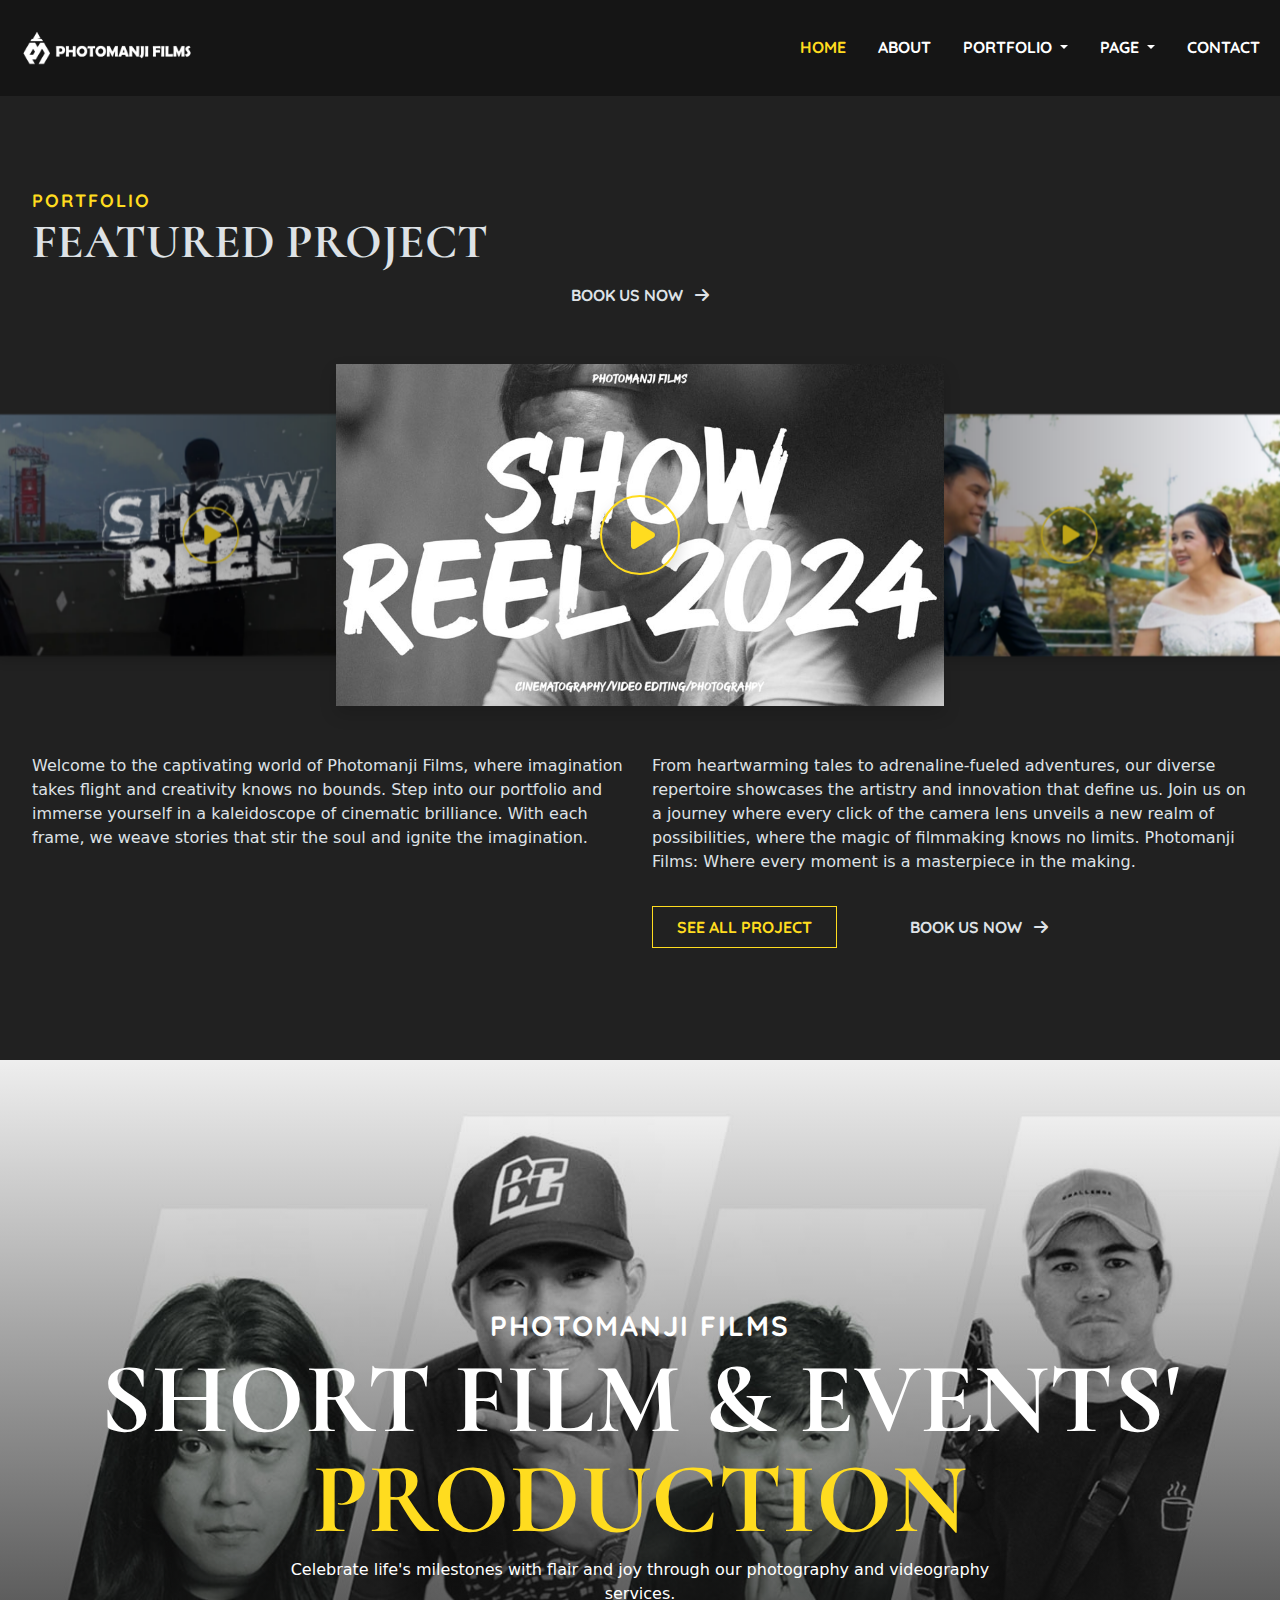
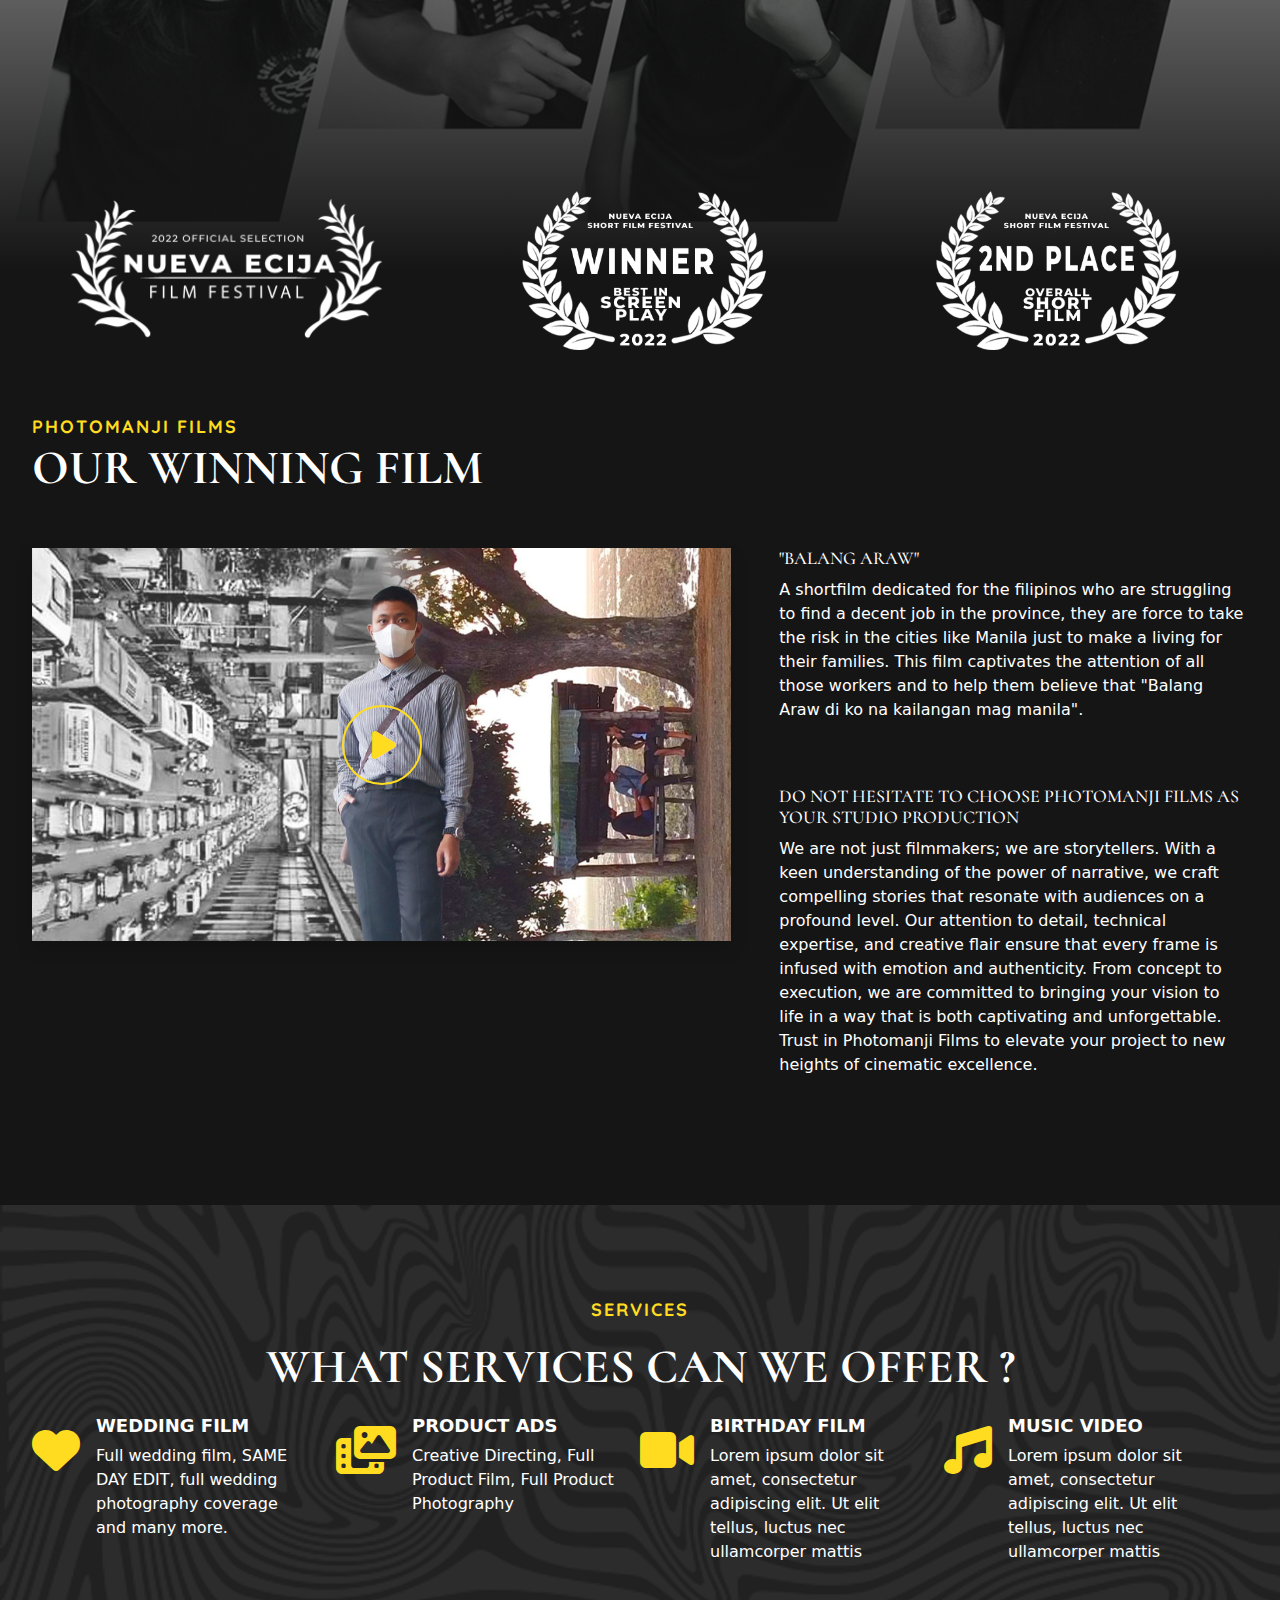
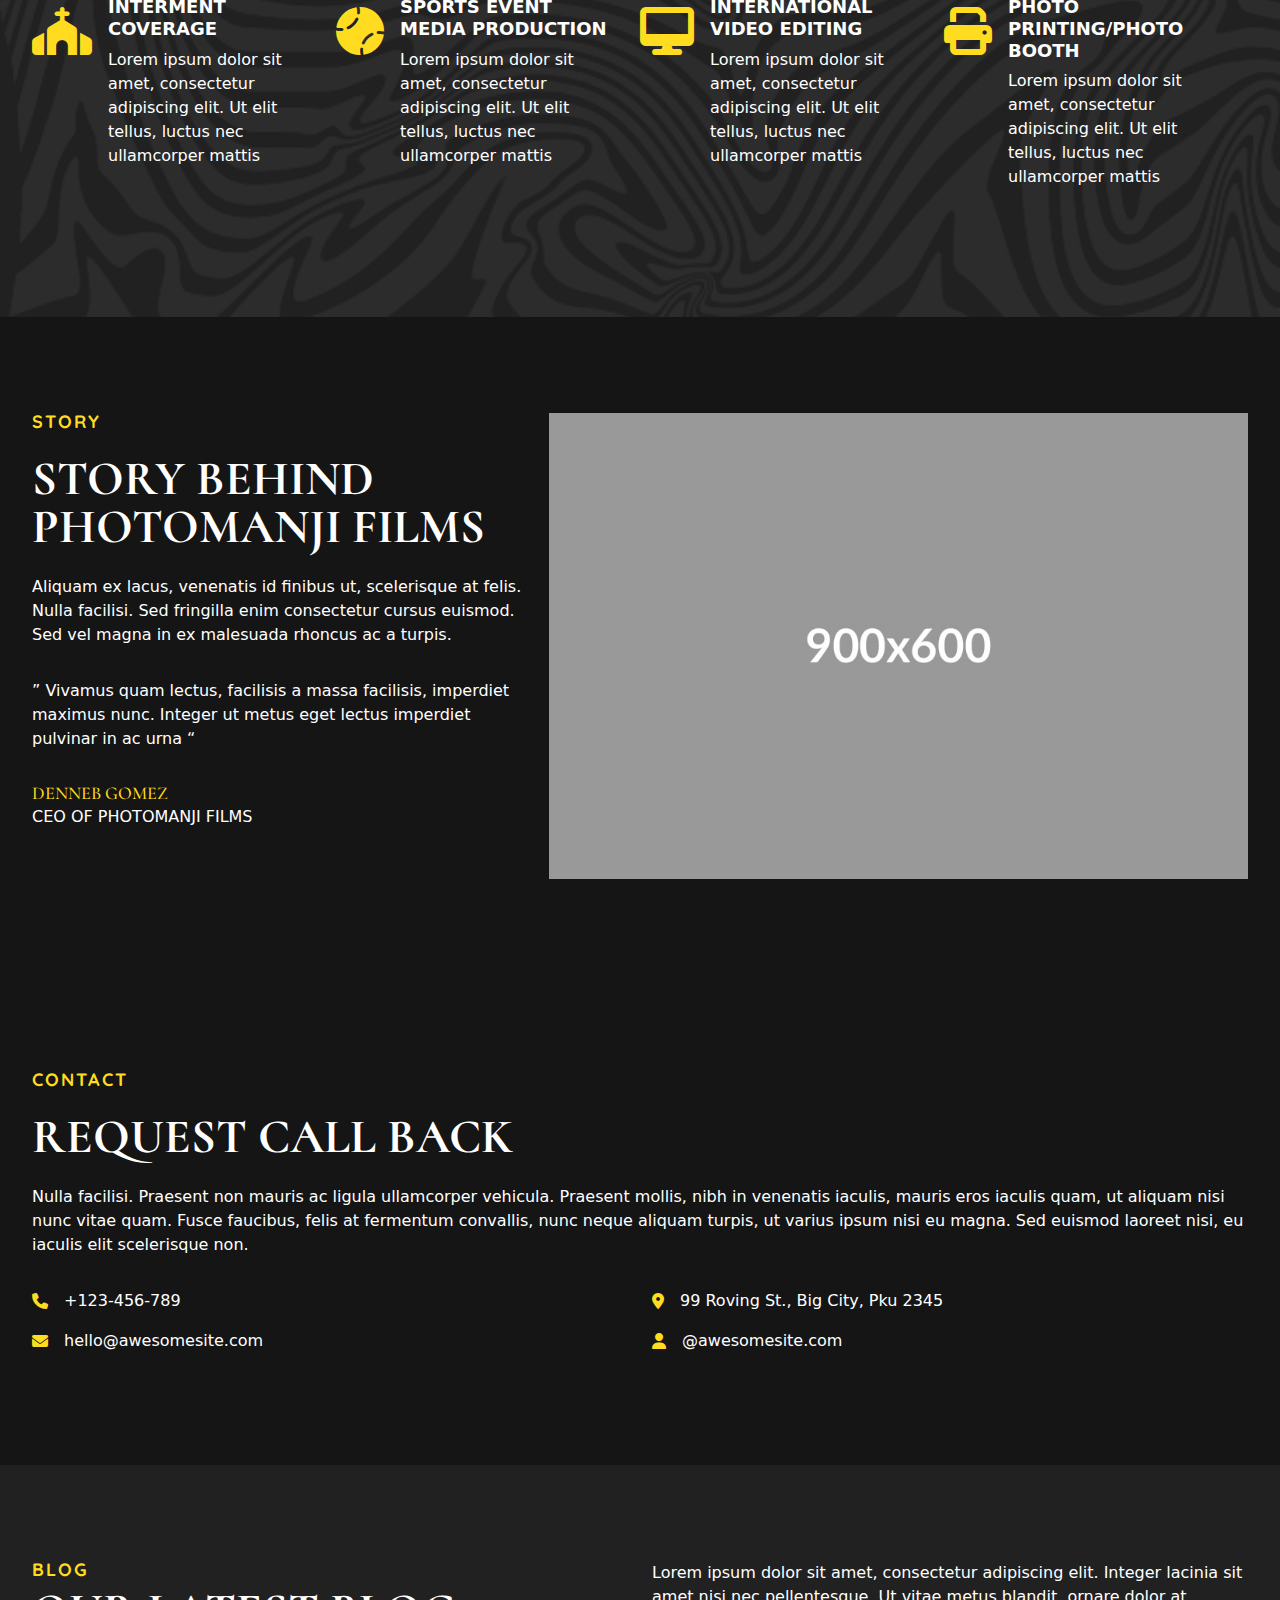
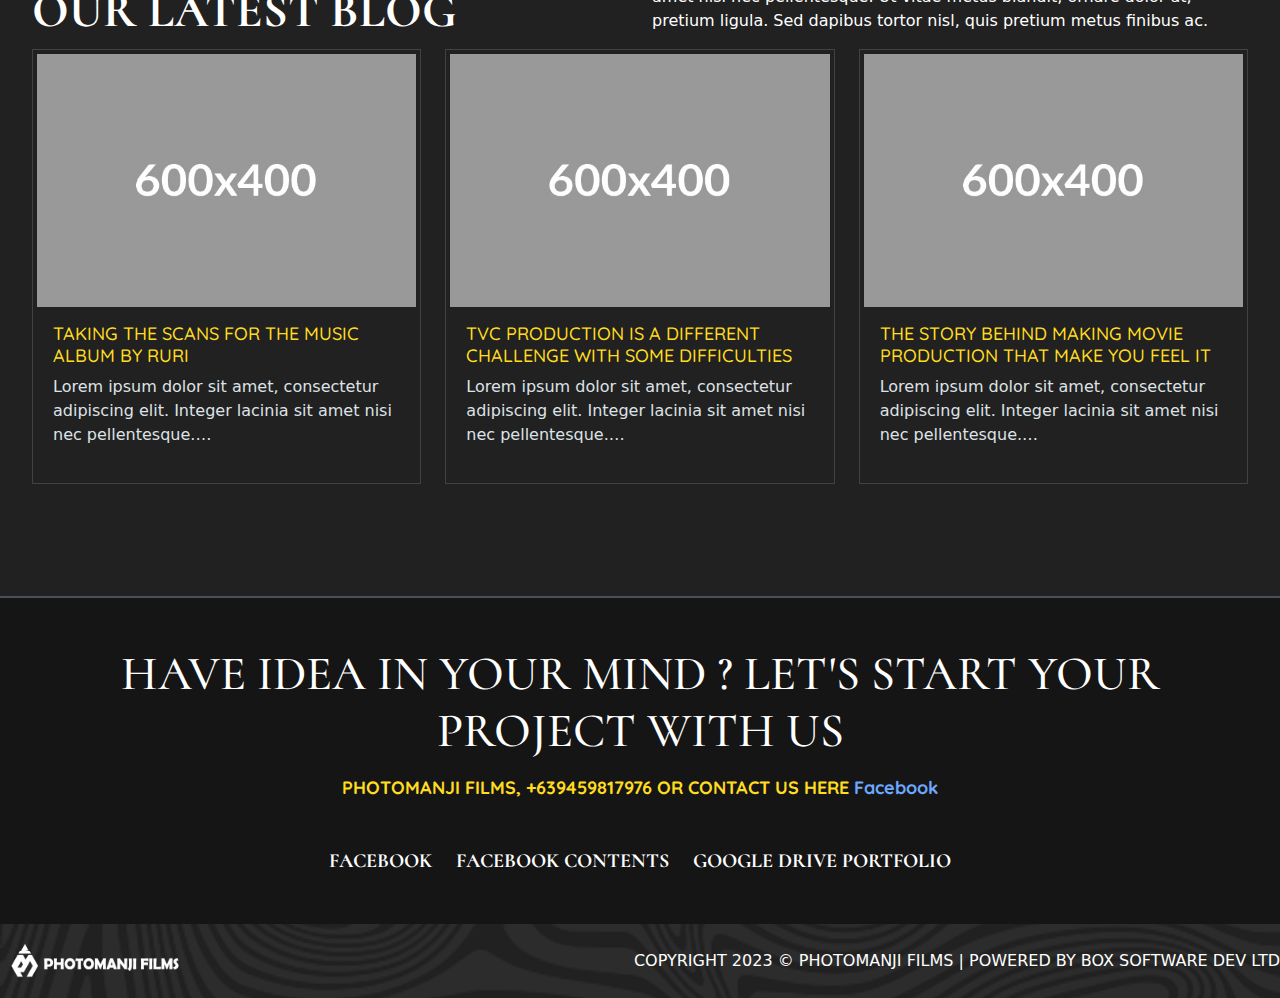
==== commit d88e3bba: "home page updates" ====
--- a/index.html
+++ b/index.html
@@ -44,7 +44,7 @@
                             <li class="nav-item dropdown">
                                 <a class="nav-link dropdown-toggle" href="#" role="button" data-bs-toggle="dropdown"
                                     aria-expanded="false">
-                                    PORTFOLIO   
+                                    PORTFOLIO
                                 </a>
                                 <ul class="dropdown-menu">
                                     <li><a class="dropdown-item" href="portfolio.html">PORTFOLIO</a></li>
@@ -73,120 +73,100 @@
         </div>
     </section>
     <!-- End Of Header -->
-  <!-- PORTFOLIO -->
-  <section class="section bg-secondary-dark">
-    <div class="r-container">
-        <div class="d-flex flex-column ">
-            <div class="container-fluid">
-                <div class="row">
-                    <div class="col-lg-6">
-                        <h5 class="accent-color lh-1 ls-2 fw-bold font-1">PORTFOLIO</h5>
-                       <h3 class="font-2 lh-1 fw-bold">FEATURED PROJECT</h3>
-                   </div>
-       
-                   <div class="col-lg-6">
-                       <div class="d-flex flex-lg-row flex-column gap-lg-5 gap-3 py-3">  
-                           <a href="portfolio.html"
-                           class="px-4 py-2 btn button accent-color button-outline rounded-0 fw-bold font-1 hover-transform">
-                           SEE ALL PROJECT
-                            </a>
-                           <a href="http://m.me/photomanjifilms" type="button" target="_blank"
-                           class="px-4 py-2 btn button  rounded-0 fw-bold font-1 hover-transform">
-                           BOOK US NOW
-                           <i class="fa-solid fa-arrow-right ms-2"></i>
-                           </a>
-                       </div>
-                   </div>
-                </div>
-            </div>
-            
-           
-           
-            <div class="my-5">
-                <div class="swiper-video">
-                    <!-- Additional required wrapper -->
-                    <div class="swiper-wrapper">
-                        <!-- Slides -->
-                        <div class="swiper-slide">
-                            <div class="shadow d-flex justify-content-center align-items-center video-container"
-                                style="background-image: url(image/dummy-img-900x600.jpg);"
-                                data-url="https://drive.google.com/file/d/1HbU_uDogE9ytU0Gf0MvNckVh7FGs6Wxe/preview"
-                                data-title="Video Embedded">
-                                <div class="img-overlay"></div>
-                                <div>
-                                    <button
-                                        class="bg-transparent shadow accent-color video-btn video-btn-small">
-                                        <i class="fa-solid fa-play" style="margin-left: 5px;"></i>
-                                    </button>
-                                </div>
-                            </div>
-                        </div>
-                        <div class="swiper-slide">
-                            <div class="shadow d-flex justify-content-center align-items-center video-container"
-                                style="background-image: url(image/dummy-img-900x600.jpg);"
-                                data-url="https://drive.google.com/file/d/1s9IPEQRkuVbagA8KmHYiv4G_1cS4LAHn/preview"
-                                data-title="Video Embedded">
-                                <div class="img-overlay"></div>
-                                <div>
-                                    <button
-                                        class="bg-transparent shadow accent-color video-btn video-btn-small">
-                                        <i class="fa-solid fa-play" style="margin-left: 5px;"></i>
-                                    </button>
-                                </div>
-                            </div>
-                        </div>
-                        <div class="swiper-slide">
-                            <div class="shadow d-flex justify-content-center align-items-center video-container"
-                                style="background-image: url(image/dummy-img-900x600.jpg);"
-                                data-url=""
-                                data-title="Video Embedded">
-                                <div class="img-overlay"></div>
-                                <div>
-                                    <button
-                                        class="bg-transparent shadow accent-color video-btn video-btn-small">
-                                        <i class="fa-solid fa-play" style="margin-left: 5px;"></i>
-                                    </button>
-                                </div>
-                            </div>
-                        </div>
-                    </div>
-                </div>
-            </div>
-            <div class="row row-cols-1 row-cols-lg-2 ">
-                <div class="col">
-                    <p>
-                        Welcome to the captivating world of Photomanji Films,
-                         where imagination takes flight and creativity knows no bounds.
-                          Step into our portfolio and immerse yourself in a kaleidoscope 
-                          of cinematic brilliance. With each frame, we weave stories that stir 
-                          the soul and ignite the imagination. 
-                    </p>
-                </div>
-                <div class="col">
-                    <div class="d-flex flex-column">
+    <!-- PORTFOLIO -->
+    <section class="section bg-secondary-dark">
+        <div class="r-container">
+            <div class="d-flex flex-column ">
+                <h5 class="accent-color lh-1 ls-2 fw-bold font-1">PORTFOLIO</h5>
+                <h3 class="font-2 lh-1 fw-bold">FEATURED PROJECT</h3>
+                <a href="http://m.me/photomanjifilms" type="button" target="_blank"
+                    class="px-4 py-2 btn button  rounded-0 fw-bold font-1 hover-transform">
+                    BOOK US NOW
+                    <i class="fa-solid fa-arrow-right ms-2"></i>
+                </a>
+                <div class="my-5">
+                    <div class="swiper-video">
+                        <!-- Additional required wrapper -->
+                        <div class="swiper-wrapper">
+                            <!-- Slides -->
+                            <div class="swiper-slide">
+                                <div class="shadow d-flex justify-content-center align-items-center video-container"
+                                    style="background-image: url(image/video-thumbnails/show-reel-2023.jpg);"
+                                    data-url="https://drive.google.com/file/d/1HbU_uDogE9ytU0Gf0MvNckVh7FGs6Wxe/preview"
+                                    data-title="Video Embedded">
+                                    <div class="img-overlay"></div>
+                                    <div>
+                                        <button class="bg-transparent shadow accent-color video-btn video-btn-small">
+                                            <i class="fa-solid fa-play" style="margin-left: 5px;"></i>
+                                        </button>
+                                    </div>
+                                </div>
+                            </div>
+                            <div class="swiper-slide">
+                                <div class="shadow d-flex justify-content-center align-items-center video-container"
+                                    style="background-image: url(image/video-thumbnails/show-reel-2024.jpg);"
+                                    data-url="https://drive.google.com/file/d/1s9IPEQRkuVbagA8KmHYiv4G_1cS4LAHn/preview"
+                                    data-title="Video Embedded">
+                                    <div class="img-overlay"></div>
+                                    <div>
+                                        <button class="bg-transparent shadow accent-color video-btn video-btn-small">
+                                            <i class="fa-solid fa-play" style="margin-left: 5px;"></i>
+                                        </button>
+                                    </div>
+                                </div>
+                            </div>
+                            <div class="swiper-slide">
+                                <div class="shadow d-flex justify-content-center align-items-center video-container"
+                                    style="background-image: url(image/weddings-images/jeremee-and-alexandra.jpg);"
+                                    data-url="https://drive.google.com/file/d/1gye2oXRSXtmU5vNIkBBo9wCyp0Uni79P/preview"
+                                    data-title="Video Embedded">
+                                    <div class="img-overlay"></div>
+                                    <div>
+                                        <button class="bg-transparent shadow accent-color video-btn video-btn-small">
+                                            <i class="fa-solid fa-play" style="margin-left: 5px;"></i>
+                                        </button>
+                                    </div>
+                                </div>
+                            </div>
+                        </div>
+                    </div>
+                </div>
+                <div class="row row-cols-1 row-cols-lg-2 ">
+                    <div class="col">
                         <p>
-                            From heartwarming tales to adrenaline-fueled 
-                          adventures, our diverse repertoire showcases the artistry and innovation that define us.
-                           Join us on a journey where every click of the camera lens unveils a new realm of possibilities,
-                            where the magic of filmmaking knows no limits.
-                             Photomanji Films: Where every moment is a masterpiece in the making.
+                            Welcome to the captivating world of Photomanji Films,
+                            where imagination takes flight and creativity knows no bounds.
+                            Step into our portfolio and immerse yourself in a kaleidoscope
+                            of cinematic brilliance. With each frame, we weave stories that stir
+                            the soul and ignite the imagination.
                         </p>
-                        <div class="d-flex flex-lg-row flex-column gap-lg-5 gap-3 py-3">
-                            <a href="portfolio.html"
-                                class="px-4 py-2 btn button accent-color button-outline rounded-0 fw-bold font-1 hover-transform">
-                                SEE ALL PROJECT
-                            </a>
-                            <a href="http://m.me/photomanjifilms" type="button" target="_blank"
-                                class="px-4 py-2 btn button  rounded-0 fw-bold font-1 hover-transform">
-                                BOOK US NOW
-                                <i class="fa-solid fa-arrow-right ms-2"></i>
-                            </a>
-                        </div>
-                    </div>
-                </div>
-            </div>
-        </div>
-</section>
+                    </div>
+                    <div class="col">
+                        <div class="d-flex flex-column">
+                            <p>
+                                From heartwarming tales to adrenaline-fueled
+                                adventures, our diverse repertoire showcases the artistry and innovation that define us.
+                                Join us on a journey where every click of the camera lens unveils a new realm of
+                                possibilities,
+                                where the magic of filmmaking knows no limits.
+                                Photomanji Films: Where every moment is a masterpiece in the making.
+                            </p>
+                            <div class="d-flex flex-lg-row flex-column gap-lg-5 gap-3 py-3">
+                                <a href="portfolio.html"
+                                    class="px-4 py-2 btn button accent-color button-outline rounded-0 fw-bold font-1 hover-transform">
+                                    SEE ALL PROJECT
+                                </a>
+                                <a href="http://m.me/photomanjifilms" type="button" target="_blank"
+                                    class="px-4 py-2 btn button  rounded-0 fw-bold font-1 hover-transform">
+                                    BOOK US NOW
+                                    <i class="fa-solid fa-arrow-right ms-2"></i>
+                                </a>
+                            </div>
+                        </div>
+                    </div>
+                </div>
+            </div>
+    </section>
     <main class="text-white">
 
         <!-- BANNER -->
@@ -203,7 +183,7 @@
                         </span>
                     </h1>
                     <p class=" mx-auto" style="max-width: 768px;">
-                        Celebrate life's milestones with flair and joy through our photography and videography services. 
+                        Celebrate life's milestones with flair and joy through our photography and videography services.
                     </p>
                 </div>
             </div>
@@ -225,11 +205,11 @@
 
                     <div class="col">
                         <div class="d-flex h-100 align-items-center p-4">
-                            <img src="image/award2.png" alt="" class="img-fluid">
-                        </div>
-                    </div>
-                    
-                    
+                            <img src="image/award3.png" alt="" class="img-fluid">
+                        </div>
+                    </div>
+
+
                 </div>
             </div>
         </section>
@@ -240,15 +220,15 @@
                         <div class="col">
                             <h5 class="accent-color lh-1 ls-2 fw-bold font-1">PHOTOMANJI FILMS</h5>
                             <h3 class="font-2 lh-1 fw-bold">OUR WINNING FILM</h3>
-                          
-                        </div>
-                         
+
+                        </div>
+
                     </div>
 
                     <div class="row row-cols-1 row-cols-lg-2">
                         <div class="col col-lg-7 mb-3">
                             <div class="shadow d-flex justify-content-center align-items-center video-container"
-                                style="background-image: url(image/dummy-img-900x500.jpg);"
+                                style="background-image: url(image/video-thumbnails/balang-araw.jpg);"
                                 data-url="https://drive.google.com/file/d/1gU0qdLPIo9f0HOMTz6eKFXlYO7WuPQaV/preview"
                                 data-title="Video Embedded" allow="autoplay" allowfullscreen="true">
                                 <div class="img-overlay"></div>
@@ -261,34 +241,38 @@
                         </div>
                         <div class="col col-lg-5 mb-3">
                             <div class="d-flex flex-column ps-lg-4">
+                                <h5 class="font-2">"BALANG ARAW"
+                                </h5>
+                                <p>
+                                    A shortfilm dedicated for the filipinos who are struggling to find a decent job in
+                                    the province, they are force to
+                                    take the risk in the cities like Manila just to make a living for their families.
+                                    This film captivates the attention of all
+                                    those workers and to help them believe that "Balang Araw di ko na kailangan mag
+                                    manila".
+                                </p>
+                                <br><br>
                                 <h5 class="font-2">DO NOT HESITATE TO CHOOSE PHOTOMANJI FILMS AS YOUR STUDIO PRODUCTION
                                 </h5>
                                 <p>
-                                    We are not just filmmakers; we are storytellers. With a keen understanding of the power of narrative, we craft compelling stories that resonate with audiences on a profound level. Our attention to detail, technical expertise, and creative flair ensure that every frame is infused with emotion and authenticity. From concept to execution, we are committed to bringing your vision to life in a way that is both captivating and unforgettable. Trust in Photomanji Films to elevate your project to new heights of cinematic excellence.
+                                    We are not just filmmakers; we are storytellers. With a keen understanding of the
+                                    power of narrative, we craft compelling stories that resonate with audiences on a
+                                    profound level. Our attention to detail, technical expertise, and creative flair
+                                    ensure that every frame is infused with emotion and authenticity. From concept to
+                                    execution, we are committed to bringing your vision to life in a way that is both
+                                    captivating and unforgettable. Trust in Photomanji Films to elevate your project to
+                                    new heights of cinematic excellence.
                                 </p>
-                                <div class="row row-cols-1 row-cols-lg-2">
-                                    <div class="col mb-3">
-                                        <div class="d-flex flex-column text-center">
-                                            <h3 class="accent-color font-1 fw-bold m-0">250+</h3>
-                                            <p class="font-1">MOVIE PRODUCTION</p>
-                                        </div>
-                                    </div>
-                                    <div class="col mb-3">
-                                        <div class="d-flex flex-column text-center">
-                                            <h3 class="accent-color font-1 fw-bold m-0">78+</h3>
-                                            <p class="font-1">MUSIC VIDEO</p>
-                                        </div>
-                                    </div>
-                                </div>
-                            </div>
-                        </div>
-                    </div>
-                </div>
-            </div>
-        </section>
-
-
-      
+
+                            </div>
+                        </div>
+                    </div>
+                </div>
+            </div>
+        </section>
+
+
+
 
         <!-- SERVICES -->
         <section class="section position-relative bg-secondary-dark">
@@ -296,14 +280,35 @@
             <div class="r-container position-relative" style="z-index: 2;">
                 <div class="d-flex flex-column text-center gap-3">
                     <h5 class="accent-color lh-1 ls-2 fw-bold font-1">SERVICES</h5>
-                    <h3 class="font-2 lh-1 fw-bold">WHAT SERVICE WE OFFER ?</h3>
+                    <h3 class="font-2 lh-1 fw-bold">WHAT SERVICES CAN WE OFFER ?</h3>
                     <div class="row row-cols-1 row-cols-md-2 row-cols-lg-4 text-start w-100">
                         <div class="col mb-3">
                             <div class="d-flex flex-row gap-3">
                                 <span class="accent-color" style="font-size:3rem;"><i
-                                        class="fa-solid fa-film"></i></span>
-                                <div>
-                                    <h5 class="font-2 fw-bold">WEDDING COVERAGE</h5>
+                                        class="fa-solid fa-heart"></i></span>
+                                <div>
+                                    <h5 class="font-3 fw-bold">WEDDING FILM</h5>
+                                    <p>Full wedding film, SAME DAY EDIT, full wedding photography coverage and many
+                                        more.</p>
+                                </div>
+                            </div>
+                        </div>
+                        <div class="col mb-3">
+                            <div class="d-flex flex-row gap-3">
+                                <span class="accent-color" style="font-size:3rem;"><i
+                                        class="fa-solid fa-photo-film"></i></i></span>
+                                <div>
+                                    <h5 class="font-3 fw-bold">PRODUCT ADS</h5>
+                                    <p>Creative Directing, Full Product Film, Full Product Photography</p>
+                                </div>
+                            </div>
+                        </div>
+                        <div class="col mb-3">
+                            <div class="d-flex flex-row gap-3">
+                                <span class="accent-color" style="font-size:3rem;"><i
+                                        class="fa-solid fa-video"></i></span>
+                                <div>
+                                    <h5 class="font-3 fw-bold">BIRTHDAY FILM</h5>
                                     <p>Lorem ipsum dolor sit amet, consectetur adipiscing elit. Ut elit tellus, luctus
                                         nec ullamcorper mattis</p>
                                 </div>
@@ -312,20 +317,21 @@
                         <div class="col mb-3">
                             <div class="d-flex flex-row gap-3">
                                 <span class="accent-color" style="font-size:3rem;"><i
-                                        class="fa-solid fa-photo-film"></i></i></span>
-                                <div>
-                                    <h5 class="font-2 fw-bold">CREATIVE DIRECTION</h5>
+                                        class="fa-solid fa-music"></i></span>
+                                <div>
+                                    <h5 class="font-3 fw-bold">MUSIC VIDEO</h5>
                                     <p>Lorem ipsum dolor sit amet, consectetur adipiscing elit. Ut elit tellus, luctus
                                         nec ullamcorper mattis</p>
                                 </div>
                             </div>
                         </div>
-                        <div class="col mb-3">
-                            <div class="d-flex flex-row gap-3">
-                                <span class="accent-color" style="font-size:3rem;"><i
-                                        class="fa-solid fa-video"></i></span>
-                                <div>
-                                    <h5 class="font-2 fw-bold">TVC PRODUCTION</h5>
+
+                        <div class="col mb-3">
+                            <div class="d-flex flex-row gap-3">
+                                <span class="accent-color" style="font-size:3rem;"><i
+                                        class="fa-solid fa-church"></i></span>
+                                <div>
+                                    <h5 class="font-3 fw-bold">INTERMENT COVERAGE</h5>
                                     <p>Lorem ipsum dolor sit amet, consectetur adipiscing elit. Ut elit tellus, luctus
                                         nec ullamcorper mattis</p>
                                 </div>
@@ -334,9 +340,31 @@
                         <div class="col mb-3">
                             <div class="d-flex flex-row gap-3">
                                 <span class="accent-color" style="font-size:3rem;"><i
-                                        class="fa-solid fa-music"></i></span>
-                                <div>
-                                    <h5 class="font-2 fw-bold">MUSIC VIDEO</h5>
+                                        class="fa-solid fa-baseball"></i></i></span>
+                                <div>
+                                    <h5 class="font-3 fw-bold">SPORTS EVENT MEDIA PRODUCTION</h5>
+                                    <p>Lorem ipsum dolor sit amet, consectetur adipiscing elit. Ut elit tellus, luctus
+                                        nec ullamcorper mattis</p>
+                                </div>
+                            </div>
+                        </div>
+                        <div class="col mb-3">
+                            <div class="d-flex flex-row gap-3">
+                                <span class="accent-color" style="font-size:3rem;"><i
+                                        class="fa-solid fa-desktop"></i></span>
+                                <div>
+                                    <h5 class="font-3 fw-bold">INTERNATIONAL VIDEO EDITING</h5>
+                                    <p>Lorem ipsum dolor sit amet, consectetur adipiscing elit. Ut elit tellus, luctus
+                                        nec ullamcorper mattis</p>
+                                </div>
+                            </div>
+                        </div>
+                        <div class="col mb-3">
+                            <div class="d-flex flex-row gap-3">
+                                <span class="accent-color" style="font-size:3rem;"><i
+                                        class="fa-solid fa-print"></i></span>
+                                <div>
+                                    <h5 class="font-3 fw-bold">PHOTO PRINTING/PHOTO BOOTH</h5>
                                     <p>Lorem ipsum dolor sit amet, consectetur adipiscing elit. Ut elit tellus, luctus
                                         nec ullamcorper mattis</p>
                                 </div>
@@ -365,7 +393,7 @@
                                 metus eget lectus imperdiet pulvinar in ac urna “
                             </p>
                             <div>
-                                <h5 class="accent-color font-2 m-0">DYAS KARDINAL</h5>
+                                <h5 class="accent-color font-2 m-0">DENNEB GOMEZ</h5>
                                 <span>CEO OF PHOTOMANJI FILMS</span>
                             </div>
                         </div>
@@ -377,179 +405,14 @@
             </div>
         </section>
 
-        <!-- TESTIMONIAL -->
-        <section class="section">
-            <div class="r-container">
-                <div class="d-flex flex-column text-center">
-                    <h5 class="accent-color lh-1 ls-2 fw-bold font-1">TESTIMONIAL</h5>
-                    <h3 class="font-2 lh-1 fw-bold">WHAT THEY SAY ABOUT OUR STUDIO ?</h3>
-                    <p>
-                        Lorem ipsum dolor sit amet, consectetur adipiscing elit. Ut elit tellus, luctus nec ullamcorper
-                        mattis, pulvinar dapibus leo.
-                    </p>
-                    <div class="overflow-hidden text-start">
-                        <!-- Slider main container -->
-                        <div class="swiper">
-                            <!-- Additional required wrapper -->
-                            <div class="swiper-wrapper">
-                                <!-- Slides -->
-                                <div class="swiper-slide">
-                                    <div class="d-flex flex-column p-4 gap-3 bg-secondary-dark">
-                                        <ul class="d-flex flex-row gap-2 m-0 p-0" style="list-style: none;">
-                                            <li class="text-warning"><i class="fa-solid fa-star"></i></li>
-                                            <li class="text-warning"><i class="fa-solid fa-star"></i></li>
-                                            <li class="text-warning"><i class="fa-solid fa-star"></i></li>
-                                            <li class="text-warning"><i class="fa-solid fa-star"></i></li>
-                                            <li class="text-warning"><i class="fa-solid fa-star"></i></li>
-                                        </ul>
-                                        <p>
-                                            Pellentesque habitant morbi tristique senectus et netus et malesuada fames
-                                            ac turpis egestas. Quisque eget metus id eros varius venenatis ut sed
-                                            mauris. Aliquam tempus
-                                        </p>
-                                        <div class="d-flex flex-row justify-content-between align-items-center">
-                                            <div>
-                                                <h6 class="accent-color m-0 font-1 fw-bold">DYAS KARDINAL</h6>
-                                                <span>Designation</span>
-                                            </div>
-                                            <span class="fs-1 text-gray m-0"><i
-                                                    class="fa-solid fa-quote-right"></i></span>
-                                        </div>
-                                    </div>
-                                </div>
-                                <div class="swiper-slide">
-                                    <div class="d-flex flex-column p-4 gap-3 bg-secondary-dark">
-                                        <ul class="d-flex flex-row gap-2 m-0 p-0" style="list-style: none;">
-                                            <li class="text-warning"><i class="fa-solid fa-star"></i></li>
-                                            <li class="text-warning"><i class="fa-solid fa-star"></i></li>
-                                            <li class="text-warning"><i class="fa-solid fa-star"></i></li>
-                                            <li class="text-warning"><i class="fa-solid fa-star"></i></li>
-                                            <li class="text-warning"><i class="fa-solid fa-star"></i></li>
-                                        </ul>
-                                        <p>
-                                            Pellentesque habitant morbi tristique senectus et netus et malesuada fames
-                                            ac turpis egestas. Quisque eget metus id eros varius venenatis ut sed
-                                            mauris. Aliquam tempus
-                                        </p>
-                                        <div class="d-flex flex-row justify-content-between align-items-center">
-                                            <div>
-                                                <h6 class="accent-color m-0 font-1 fw-bold">MUTIARA ELSA</h6>
-                                                <span>Designation</span>
-                                            </div>
-                                            <span class="fs-1 text-gray m-0"><i
-                                                    class="fa-solid fa-quote-right"></i></span>
-                                        </div>
-                                    </div>
-                                </div>
-                                <div class="swiper-slide">
-                                    <div class="d-flex flex-column p-4 gap-3 bg-secondary-dark">
-                                        <ul class="d-flex flex-row gap-2 m-0 p-0" style="list-style: none;">
-                                            <li class="text-warning"><i class="fa-solid fa-star"></i></li>
-                                            <li class="text-warning"><i class="fa-solid fa-star"></i></li>
-                                            <li class="text-warning"><i class="fa-solid fa-star"></i></li>
-                                            <li class="text-warning"><i class="fa-solid fa-star"></i></li>
-                                            <li class="text-warning"><i class="fa-solid fa-star"></i></li>
-                                        </ul>
-                                        <p>
-                                            Pellentesque habitant morbi tristique senectus et netus et malesuada fames
-                                            ac turpis egestas. Quisque eget metus id eros varius venenatis ut sed
-                                            mauris. Aliquam tempus
-                                        </p>
-                                        <div class="d-flex flex-row justify-content-between align-items-center">
-                                            <div>
-                                                <h6 class="accent-color m-0 font-1 fw-bold">HENDRIK MORELA</h6>
-                                                <span>Designation</span>
-                                            </div>
-                                            <span class="fs-1 text-gray m-0"><i
-                                                    class="fa-solid fa-quote-right"></i></span>
-                                        </div>
-                                    </div>
-                                </div>
-                                <div class="swiper-slide">
-                                    <div class="d-flex flex-column p-4 gap-3 bg-secondary-dark">
-                                        <ul class="d-flex flex-row gap-2 m-0 p-0" style="list-style: none;">
-                                            <li class="text-warning"><i class="fa-solid fa-star"></i></li>
-                                            <li class="text-warning"><i class="fa-solid fa-star"></i></li>
-                                            <li class="text-warning"><i class="fa-solid fa-star"></i></li>
-                                            <li class="text-warning"><i class="fa-solid fa-star"></i></li>
-                                            <li class="text-warning"><i class="fa-solid fa-star"></i></li>
-                                        </ul>
-                                        <p>
-                                            Pellentesque habitant morbi tristique senectus et netus et malesuada fames
-                                            ac turpis egestas. Quisque eget metus id eros varius venenatis ut sed
-                                            mauris. Aliquam tempus
-                                        </p>
-                                        <div class="d-flex flex-row justify-content-between align-items-center">
-                                            <div>
-                                                <h6 class="accent-color m-0 font-1 fw-bold">DEKASYAH KANDIS</h6>
-                                                <span>Designation</span>
-                                            </div>
-                                            <span class="fs-1 text-gray m-0"><i
-                                                    class="fa-solid fa-quote-right"></i></span>
-                                        </div>
-                                    </div>
-                                </div>
-                                <div class="swiper-slide">
-                                    <div class="d-flex flex-column p-4 gap-3 bg-secondary-dark">
-                                        <ul class="d-flex flex-row gap-2 m-0 p-0" style="list-style: none;">
-                                            <li class="text-warning"><i class="fa-solid fa-star"></i></li>
-                                            <li class="text-warning"><i class="fa-solid fa-star"></i></li>
-                                            <li class="text-warning"><i class="fa-solid fa-star"></i></li>
-                                            <li class="text-warning"><i class="fa-solid fa-star"></i></li>
-                                            <li class="text-warning"><i class="fa-solid fa-star"></i></li>
-                                        </ul>
-                                        <p>
-                                            Pellentesque habitant morbi tristique senectus et netus et malesuada fames
-                                            ac turpis egestas. Quisque eget metus id eros varius venenatis ut sed
-                                            mauris. Aliquam tempus
-                                        </p>
-                                        <div class="d-flex flex-row justify-content-between align-items-center">
-                                            <div>
-                                                <h6 class="accent-color m-0 font-1 fw-bold">PAYAH SHA</h6>
-                                                <span>Designation</span>
-                                            </div>
-                                            <span class="fs-1 text-gray m-0"><i
-                                                    class="fa-solid fa-quote-right"></i></span>
-                                        </div>
-                                    </div>
-                                </div>
-                                <div class="swiper-slide">
-                                    <div class="d-flex flex-column p-4 gap-3 bg-secondary-dark">
-                                        <ul class="d-flex flex-row gap-2 m-0 p-0" style="list-style: none;">
-                                            <li class="text-warning"><i class="fa-solid fa-star"></i></li>
-                                            <li class="text-warning"><i class="fa-solid fa-star"></i></li>
-                                            <li class="text-warning"><i class="fa-solid fa-star"></i></li>
-                                            <li class="text-warning"><i class="fa-solid fa-star"></i></li>
-                                            <li class="text-warning"><i class="fa-solid fa-star"></i></li>
-                                        </ul>
-                                        <p>
-                                            Pellentesque habitant morbi tristique senectus et netus et malesuada fames
-                                            ac turpis egestas. Quisque eget metus id eros varius venenatis ut sed
-                                            mauris. Aliquam tempus
-                                        </p>
-                                        <div class="d-flex flex-row justify-content-between align-items-center">
-                                            <div>
-                                                <h6 class="accent-color m-0 font-1 fw-bold">BERLIN SENDUN</h6>
-                                                <span>Designation</span>
-                                            </div>
-                                            <span class="fs-1 text-gray m-0"><i
-                                                    class="fa-solid fa-quote-right"></i></span>
-                                        </div>
-                                    </div>
-                                </div>
-                            </div>
-                        </div>
-                    </div>
-                </div>
-            </div>
-        </section>
+
 
         <!-- CONTACT -->
         <section class="section position-relative" style="background-image: url(image/image-1920x900-7.jpg);">
             <div class="bg-overlay"></div>
             <div class="r-container  position-relative" style="z-index: 2;">
                 <div class="d-flex flex-lg-row flex-column-reverse gap-5">
-                    
+
                     <div class="col p-0">
                         <div class="d-flex flex-column gap-3">
                             <h5 class="accent-color lh-1 ls-2 fw-bold font-1">CONTACT</h5>
@@ -657,14 +520,17 @@
             <div class="r-container">
                 <div class="d-flex flex-column justify-content-center align-items-center text-center">
                     <h3 class="font-2 mb-3">HAVE IDEA IN YOUR MIND ? LET'S START YOUR PROJECT WITH US</h3>
-                    <h5 class="font-1 mb-5 fw-bold accent-color">PHOTOMANJI FILMS, +639459817976 OR <a href="https://m.me/photomajifilms" target="_blank">Facebook</a> 
+                    <h5 class="font-1 mb-5 fw-bold accent-color">PHOTOMANJI FILMS, +639459817976 OR CONTACT US HERE <a
+                            href="https://m.me/photomajifilms" target="_blank">Facebook</a>
                     </h5>
                     <div class="d-flex flex-row flex-wrap gap-4 justify-content-center">
-                        <a href="https://www.facebook.com" class="font-2 link-social">FACEBOOK</a>
-                        <a href="https://www.twitter.com" class="font-2 link-social">TWITTER</a>
-                        <a href="https://www.linkedin.com" class="font-2 link-social">LINKEDIN</a>
-                        <a href="https://www.instagram.com" class="font-2 link-social">INSTAGRAM</a>
-                        <a href="https://www.youtube.com" class="font-2 link-social">YOUTUBE</a>
+                        <a href="https://www.facebook.com/photomanjifilms" target="_blank"
+                            class="font-2 link-social">FACEBOOK</a>
+                        <a href="https://www.facebook.com/photomanjicontents" target="_blank"
+                            class="font-2 link-social">FACEBOOK
+                            CONTENTS</a>
+                        <a href="https://drive.google.com/drive/folders/11WVMNci46TWc-K00KflV1R3KpWYSAzuU?usp=sharing"
+                            target="_blank" class="font-2 link-social">GOOGLE DRIVE PORTFOLIO</a>
                     </div>
                 </div>
             </div>
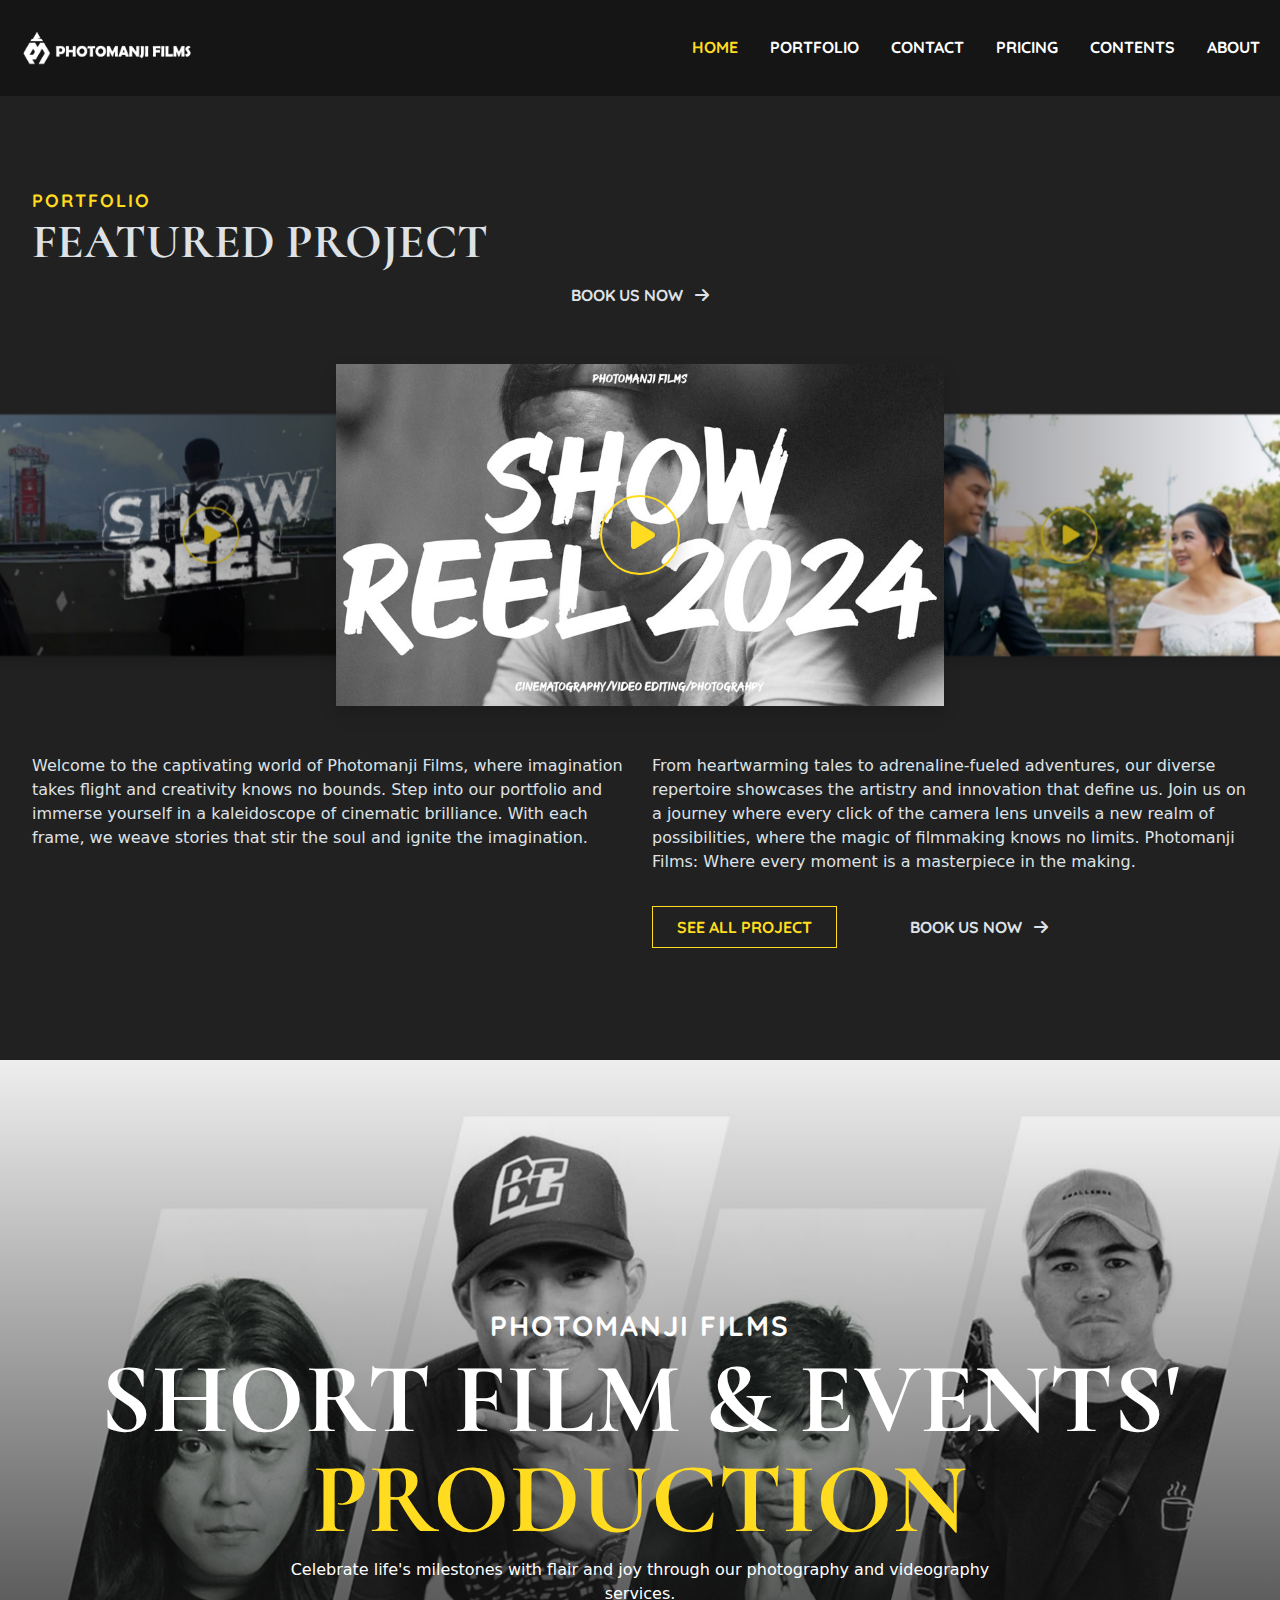
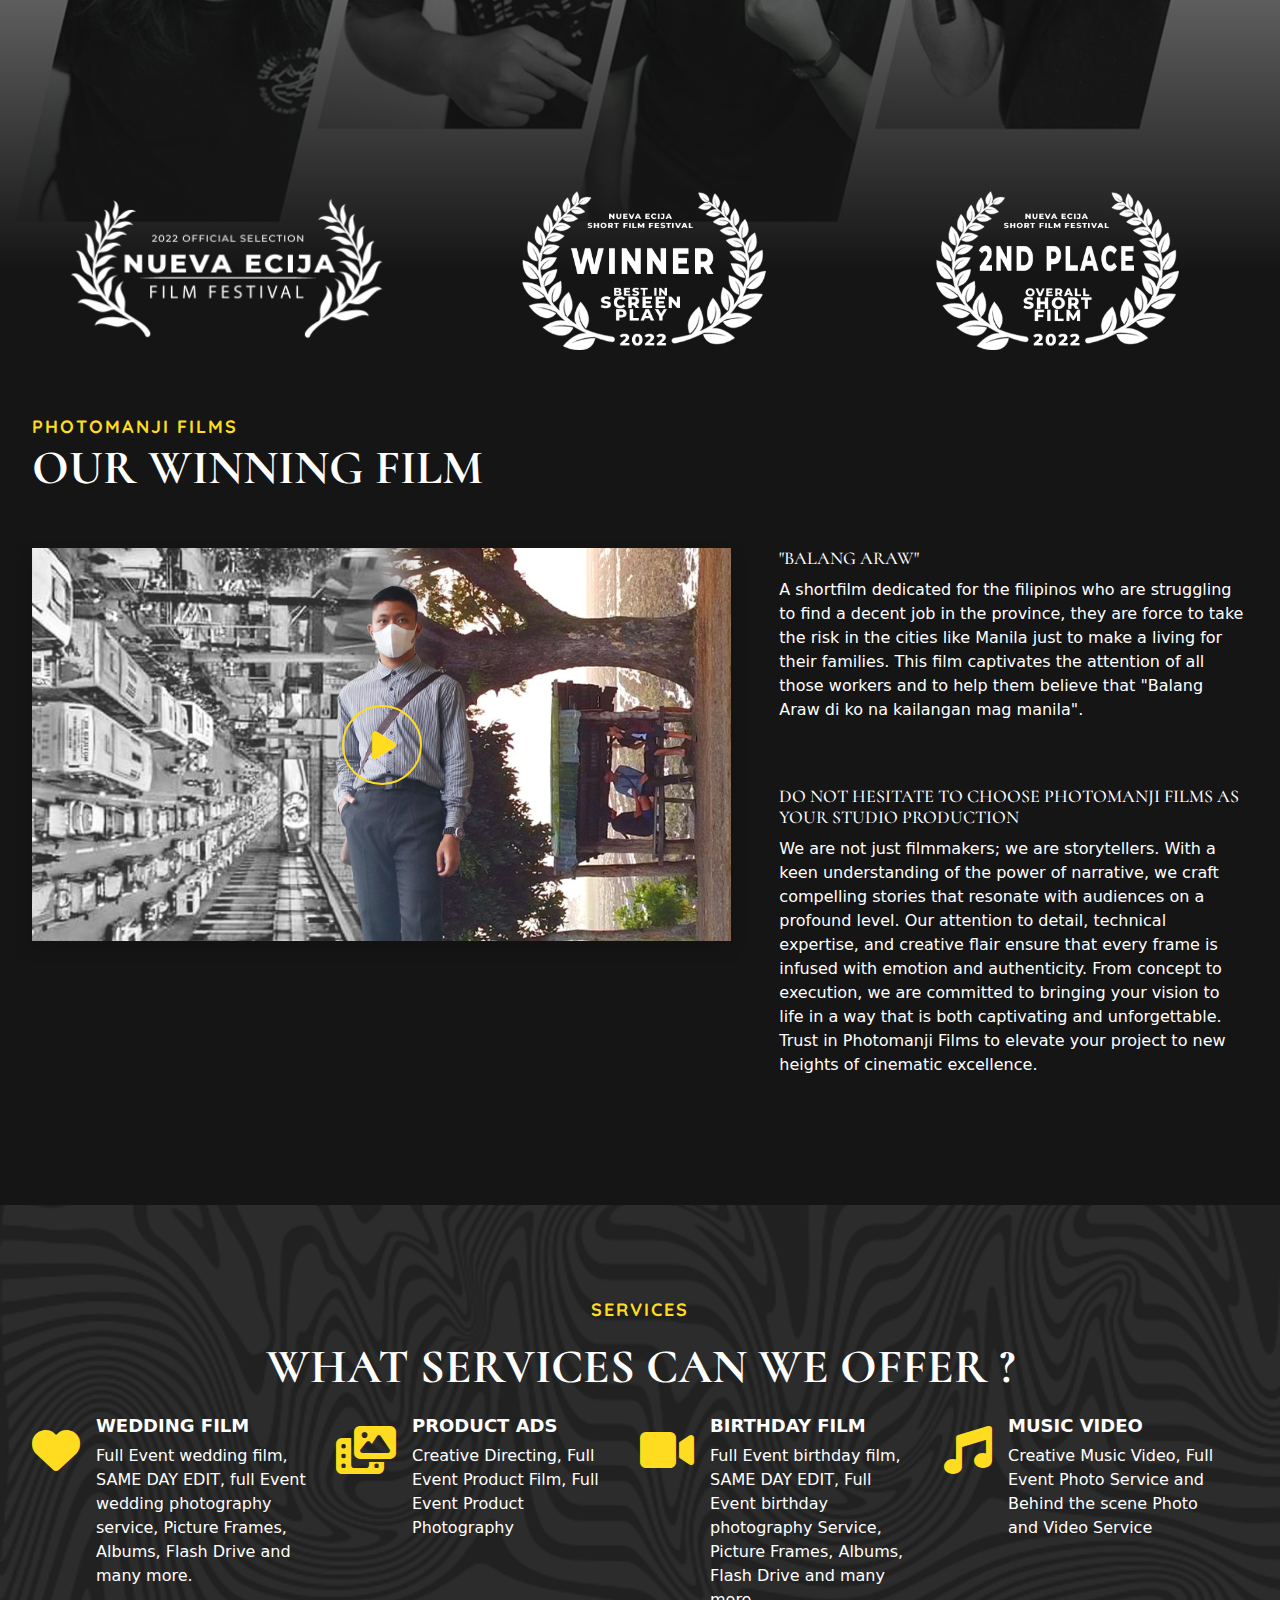
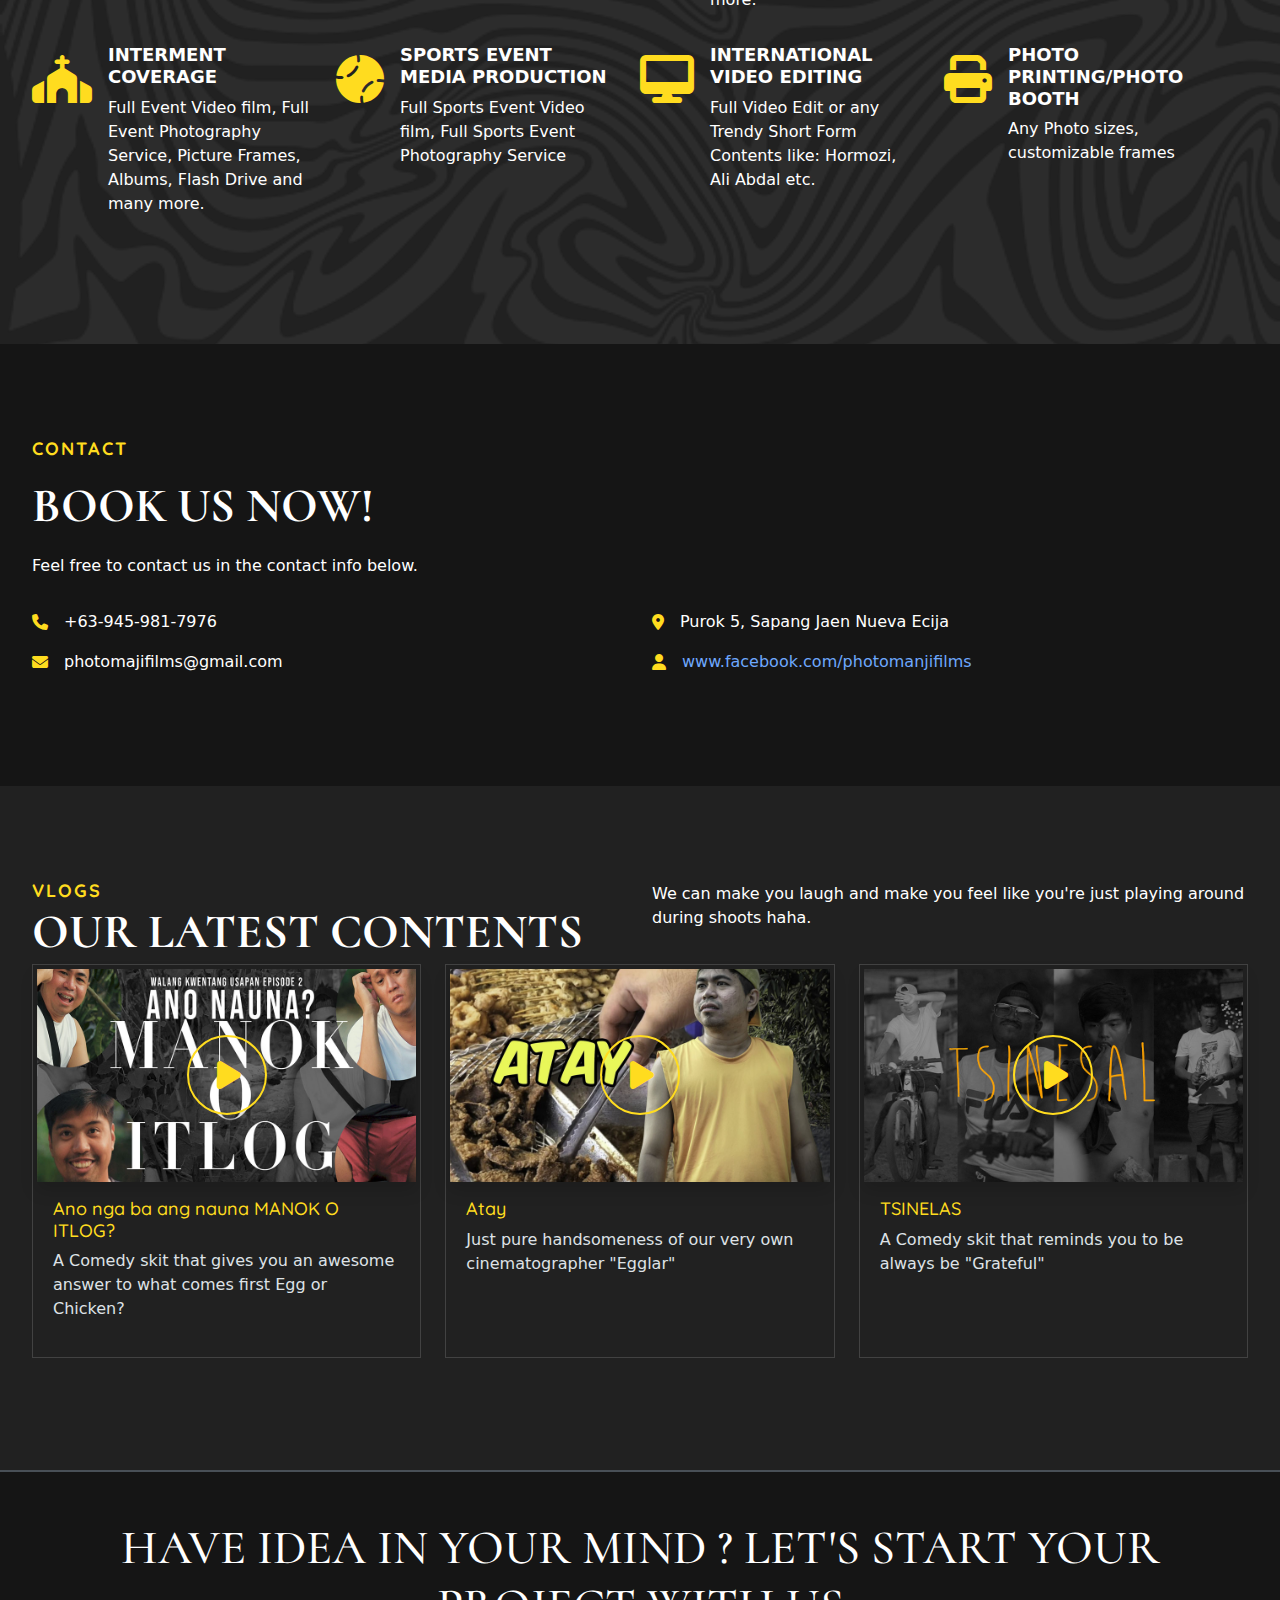
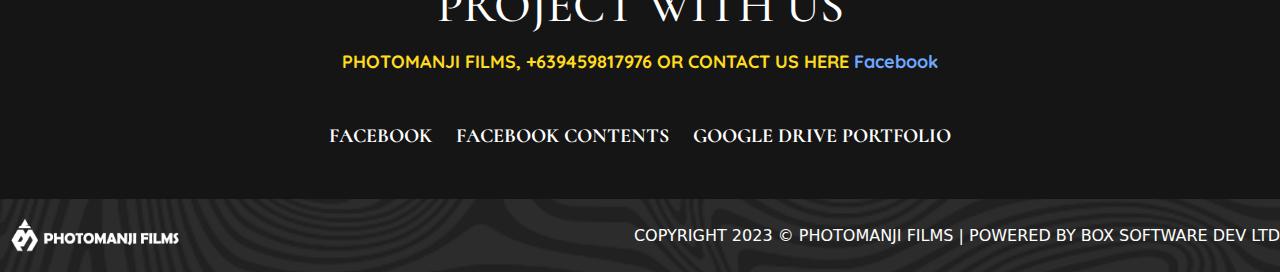
==== commit e058d66c: "added more homepage updates" ====
--- a/index.html
+++ b/index.html
@@ -5,8 +5,10 @@
     <meta charset="UTF-8">
     <meta name="viewport" content="width=device-width, initial-scale=1.0">
     <!-- Stylesheet -->
+
     <link rel="stylesheet" href="css/style.css">
     <title>PHOTOMANJI FILMS - Homepage</title>
+    <link rel="icon" href="image/photomanji-logo.png" type="image/x-icon">
 </head>
 
 <body>
@@ -39,33 +41,22 @@
                                 <a class="nav-link active" aria-current="page" href="index.html">HOME</a>
                             </li>
                             <li class="nav-item">
-                                <a class="nav-link" href="about_us.html">ABOUT</a>
-                            </li>
-                            <li class="nav-item dropdown">
-                                <a class="nav-link dropdown-toggle" href="#" role="button" data-bs-toggle="dropdown"
-                                    aria-expanded="false">
-                                    PORTFOLIO
-                                </a>
-                                <ul class="dropdown-menu">
-                                    <li><a class="dropdown-item" href="portfolio.html">PORTFOLIO</a></li>
-                                    <!-- <li><a class="dropdown-item" href="project_detail.html">PROJECT DETAIL</a></li> -->
-                                </ul>
-                            </li>
-                            <li class="nav-item dropdown">
-                                <a class="nav-link dropdown-toggle" href="#" role="button" data-bs-toggle="dropdown"
-                                    aria-expanded="false">
-                                    PAGE
-                                </a>
-                                <ul class="dropdown-menu">
-                                    <li><a class="dropdown-item" href="faq.html">FAQ</a></li>
-                                    <li><a class="dropdown-item" href="blog.html">BLOG ARCHIVES</a></li>
-                                    <li><a class="dropdown-item" href="single_post.html">SINGLE POST</a></li>
-                                    <li><a class="dropdown-item" href="pricing.html">PRICING PLAN</a></li>
-                                </ul>
+                                <a class="nav-link" href="portfolio.html">PORTFOLIO</a>
                             </li>
                             <li class="nav-item">
                                 <a class="nav-link" href="contact.html">CONTACT</a>
                             </li>
+
+                            <li class="nav-item">
+                                <a class="nav-link" href="pricing.html">PRICING</a>
+                            </li>
+                            <li class="nav-item">
+                                <a class="nav-link" href="contents.html">CONTENTS</a>
+                            </li>
+                            <li class="nav-item">
+                                <a class="nav-link" href="about_us.html">ABOUT</a>
+                            </li>
+
                         </ul>
                     </div>
                 </div>
@@ -230,7 +221,7 @@
                             <div class="shadow d-flex justify-content-center align-items-center video-container"
                                 style="background-image: url(image/video-thumbnails/balang-araw.jpg);"
                                 data-url="https://drive.google.com/file/d/1gU0qdLPIo9f0HOMTz6eKFXlYO7WuPQaV/preview"
-                                data-title="Video Embedded" allow="autoplay" allowfullscreen="true">
+                                data-title="Video Embedded" allow="autoplay" allowfull Eventscreen="true">
                                 <div class="img-overlay"></div>
                                 <div>
                                     <button class="bg-transparent shadow accent-color video-btn video-btn-small">
@@ -288,7 +279,9 @@
                                         class="fa-solid fa-heart"></i></span>
                                 <div>
                                     <h5 class="font-3 fw-bold">WEDDING FILM</h5>
-                                    <p>Full wedding film, SAME DAY EDIT, full wedding photography coverage and many
+                                    <p>Full Event wedding film, SAME DAY EDIT, full Event wedding photography service,
+                                        Picture
+                                        Frames, Albums, Flash Drive and many
                                         more.</p>
                                 </div>
                             </div>
@@ -299,7 +292,7 @@
                                         class="fa-solid fa-photo-film"></i></i></span>
                                 <div>
                                     <h5 class="font-3 fw-bold">PRODUCT ADS</h5>
-                                    <p>Creative Directing, Full Product Film, Full Product Photography</p>
+                                    <p>Creative Directing, Full Event Product Film, Full Event Product Photography</p>
                                 </div>
                             </div>
                         </div>
@@ -309,8 +302,10 @@
                                         class="fa-solid fa-video"></i></span>
                                 <div>
                                     <h5 class="font-3 fw-bold">BIRTHDAY FILM</h5>
-                                    <p>Lorem ipsum dolor sit amet, consectetur adipiscing elit. Ut elit tellus, luctus
-                                        nec ullamcorper mattis</p>
+                                    <p>Full Event birthday film, SAME DAY EDIT, Full Event birthday photography Service,
+                                        Picture
+                                        Frames, Albums, Flash Drive and many
+                                        more.</p>
                                 </div>
                             </div>
                         </div>
@@ -320,8 +315,9 @@
                                         class="fa-solid fa-music"></i></span>
                                 <div>
                                     <h5 class="font-3 fw-bold">MUSIC VIDEO</h5>
-                                    <p>Lorem ipsum dolor sit amet, consectetur adipiscing elit. Ut elit tellus, luctus
-                                        nec ullamcorper mattis</p>
+                                    <p>Creative Music Video, Full Event Photo Service and Behind the scene Photo and
+                                        Video
+                                        Service</p>
                                 </div>
                             </div>
                         </div>
@@ -332,8 +328,9 @@
                                         class="fa-solid fa-church"></i></span>
                                 <div>
                                     <h5 class="font-3 fw-bold">INTERMENT COVERAGE</h5>
-                                    <p>Lorem ipsum dolor sit amet, consectetur adipiscing elit. Ut elit tellus, luctus
-                                        nec ullamcorper mattis</p>
+                                    <p>Full Event Video film, Full Event Photography Service, Picture
+                                        Frames, Albums, Flash Drive and many
+                                        more.</p>
                                 </div>
                             </div>
                         </div>
@@ -343,8 +340,7 @@
                                         class="fa-solid fa-baseball"></i></i></span>
                                 <div>
                                     <h5 class="font-3 fw-bold">SPORTS EVENT MEDIA PRODUCTION</h5>
-                                    <p>Lorem ipsum dolor sit amet, consectetur adipiscing elit. Ut elit tellus, luctus
-                                        nec ullamcorper mattis</p>
+                                    <p>Full Sports Event Video film, Full Sports Event Photography Service</p>
                                 </div>
                             </div>
                         </div>
@@ -354,8 +350,8 @@
                                         class="fa-solid fa-desktop"></i></span>
                                 <div>
                                     <h5 class="font-3 fw-bold">INTERNATIONAL VIDEO EDITING</h5>
-                                    <p>Lorem ipsum dolor sit amet, consectetur adipiscing elit. Ut elit tellus, luctus
-                                        nec ullamcorper mattis</p>
+                                    <p>Full Video Edit or any Trendy Short Form Contents like: Hormozi, Ali Abdal etc.
+                                    </p>
                                 </div>
                             </div>
                         </div>
@@ -365,45 +361,16 @@
                                         class="fa-solid fa-print"></i></span>
                                 <div>
                                     <h5 class="font-3 fw-bold">PHOTO PRINTING/PHOTO BOOTH</h5>
-                                    <p>Lorem ipsum dolor sit amet, consectetur adipiscing elit. Ut elit tellus, luctus
-                                        nec ullamcorper mattis</p>
-                                </div>
-                            </div>
-                        </div>
-                    </div>
-                </div>
-            </div>
-        </section>
-
-        <!-- STORY -->
-        <section class="section">
-            <div class="r-container">
-                <div class="row row-cols-1 row-cols-lg-2">
-                    <div class="col col-lg-5">
-                        <div class="d-flex flex-column gap-3">
-                            <h5 class="accent-color lh-1 ls-2 fw-bold font-1">STORY</h5>
-                            <h3 class="font-2 lh-1 fw-bold">STORY BEHIND PHOTOMANJI FILMS</h3>
-                            <p>
-                                Aliquam ex lacus, venenatis id finibus ut, scelerisque at felis. Nulla facilisi. Sed
-                                fringilla enim consectetur cursus euismod. Sed vel magna in ex malesuada rhoncus ac a
-                                turpis.
-                            </p>
-                            <p>
-                                ” Vivamus quam lectus, facilisis a massa facilisis, imperdiet maximus nunc. Integer ut
-                                metus eget lectus imperdiet pulvinar in ac urna “
-                            </p>
-                            <div>
-                                <h5 class="accent-color font-2 m-0">DENNEB GOMEZ</h5>
-                                <span>CEO OF PHOTOMANJI FILMS</span>
-                            </div>
-                        </div>
-                    </div>
-                    <div class="col col-lg-7">
-                        <img src="image/dummy-img-900x600.jpg" alt="" class="img-fluid">
-                    </div>
-                </div>
-            </div>
-        </section>
+                                    <p>Any Photo sizes, customizable frames</p>
+                                </div>
+                            </div>
+                        </div>
+                    </div>
+                </div>
+            </div>
+        </section>
+
+
 
 
 
@@ -416,36 +383,34 @@
                     <div class="col p-0">
                         <div class="d-flex flex-column gap-3">
                             <h5 class="accent-color lh-1 ls-2 fw-bold font-1">CONTACT</h5>
-                            <h3 class="font-2 lh-1 fw-bold">REQUEST CALL BACK</h3>
+                            <h3 class="font-2 lh-1 fw-bold">BOOK US NOW!</h3>
                             <p>
-                                Nulla facilisi. Praesent non mauris ac ligula ullamcorper vehicula. Praesent mollis,
-                                nibh in venenatis iaculis, mauris eros iaculis quam, ut aliquam nisi nunc vitae quam.
-                                Fusce faucibus, felis at fermentum convallis, nunc neque aliquam turpis, ut varius ipsum
-                                nisi eu magna. Sed euismod laoreet nisi, eu iaculis elit scelerisque non.
+                                Feel free to contact us in the contact info below.
                             </p>
                             <div class="row row-cols-1 row-cols-lg-2">
                                 <div class="col mb-3">
                                     <div class="d-flex align-items-center gap-3">
                                         <i class="fa-solid fa-phone accent-color"></i>
-                                        +123-456-789
+                                        +63-945-981-7976
                                     </div>
                                 </div>
                                 <div class="col mb-3">
                                     <div class="d-flex align-items-center gap-3">
                                         <i class="fa-solid fa-location-dot accent-color"></i>
-                                        99 Roving St., Big City, Pku 2345
+                                        Purok 5, Sapang Jaen Nueva Ecija
                                     </div>
                                 </div>
                                 <div class="col mb-3">
                                     <div class="d-flex align-items-center gap-3">
                                         <i class="fa-solid fa-envelope accent-color"></i>
-                                        hello@awesomesite.com
+                                        photomajifilms@gmail.com
                                     </div>
                                 </div>
                                 <div class="col mb-3">
                                     <div class="d-flex align-items-center gap-3">
                                         <i class="fa-solid fa-user accent-color"></i>
-                                        @awesomesite.com
+                                        <a href="https://www.facebook.com/photomanjifilms"
+                                            target="_blank">www.facebook.com/photomanjifilms</a>
                                     </div>
                                 </div>
                             </div>
@@ -461,51 +426,80 @@
                 <div class="d-flex flex-column">
                     <div class="row row-cols-1 row-cols-lg-2">
                         <div class="col">
-                            <h5 class="accent-color lh-1 ls-2 fw-bold font-1">BLOG</h5>
-                            <h3 class="font-2 lh-1 fw-bold">OUR LATEST BLOG</h3>
+                            <h5 class="accent-color lh-1 ls-2 fw-bold font-1">VLOGS</h5>
+                            <h3 class="font-2 lh-1 fw-bold">OUR LATEST CONTENTS</h3>
                         </div>
                         <div class="col">
                             <p>
-                                Lorem ipsum dolor sit amet, consectetur adipiscing elit. Integer lacinia sit amet nisi
-                                nec pellentesque. Ut vitae metus blandit, ornare dolor at, pretium ligula. Sed dapibus
-                                tortor nisl, quis pretium metus finibus ac.
+                                We can make you laugh and make you feel like you're just playing around during shoots
+                                haha.
                             </p>
                         </div>
                     </div>
                     <div class="row row-cols-1 row-cols-lg-3">
                         <div class="col mb-3">
+
                             <div class="card h-100 rounded-0 p-1 bg-transparent">
-                                <img src="image/dummy-img-600x400.jpg" class="img-fluid" alt="...">
+                                <div class="shadow d-flex justify-content-center align-items-center video-container"
+                                    style="background-image: url(image/video-thumbnails/manok-o-itlog.jpg);"
+                                    data-url="https://drive.google.com/file/d/1PWgYJIRVz1FJRGiND4woFfIkgLQWNQrC/preview"
+                                    data-title="Video Embedded" allow="autoplay" allowfull Eventscreen="true">
+                                    <div class="img-overlay"></div>
+                                    <div>
+                                        <button class="bg-transparent shadow accent-color video-btn video-btn-small">
+                                            <i class="fa-solid fa-play" style="margin-left: 5px;"></i>
+                                        </button>
+                                    </div>
+                                </div>
                                 <div class="card-body">
                                     <a href="single_post.html" class="link font-1">
-                                        <h5>TAKING THE SCANS FOR THE MUSIC ALBUM BY RURI</h5>
+                                        <h5>Ano nga ba ang nauna MANOK O ITLOG?</h5>
                                     </a>
-                                    <p>Lorem ipsum dolor sit amet, consectetur adipiscing elit. Integer lacinia sit amet
-                                        nisi nec pellentesque.…</p>
+                                    <p>A Comedy skit that gives you an awesome answer to what comes first Egg or
+                                        Chicken?</p>
                                 </div>
                             </div>
                         </div>
                         <div class="col mb-3">
                             <div class="card h-100 rounded-0 p-1 bg-transparent">
-                                <img src="image/dummy-img-600x400.jpg" class="img-fluid" alt="...">
+                                <!-- <img src="image/dummy-img-600x400.jpg" class="img-fluid" alt="..."> -->
+                                <div class="shadow d-flex justify-content-center align-items-center video-container"
+                                    style="background-image: url(image/video-thumbnails/atay.jpg);"
+                                    data-url="https://drive.google.com/file/d/1SHQ-yWFI8jcmH0Ft4baSxCL6WWx20nXy/preview"
+                                    data-title="Video Embedded" allow="autoplay" allowfull Eventscreen="true">
+                                    <div class="img-overlay"></div>
+                                    <div>
+                                        <button class="bg-transparent shadow accent-color video-btn video-btn-small">
+                                            <i class="fa-solid fa-play" style="margin-left: 5px;"></i>
+                                        </button>
+                                    </div>
+                                </div>
                                 <div class="card-body">
                                     <a href="single_post.html" class="link font-1">
-                                        <h5>TVC PRODUCTION IS A DIFFERENT CHALLENGE WITH SOME DIFFICULTIES</h5>
+                                        <h5>Atay</h5>
                                     </a>
-                                    <p>Lorem ipsum dolor sit amet, consectetur adipiscing elit. Integer lacinia sit amet
-                                        nisi nec pellentesque.…</p>
+                                    <p>Just pure handsomeness of our very own cinematographer "Egglar"</p>
                                 </div>
                             </div>
                         </div>
                         <div class="col mb-3">
                             <div class="card h-100 rounded-0 p-1 bg-transparent">
-                                <img src="image/dummy-img-600x400.jpg" class="img-fluid" alt="...">
+                                <div class="shadow d-flex justify-content-center align-items-center video-container"
+                                    style="background-image: url(image/video-thumbnails/tsinelas.jpg);"
+                                    data-url="https://drive.google.com/file/d/1PWgYJIRVz1FJRGiND4woFfIkgLQWNQrC/preview"
+                                    data-title="Video Embedded" allow="autoplay" allowfull Eventscreen="true">
+                                    <div class="img-overlay"></div>
+                                    <div>
+                                        <button class="bg-transparent shadow accent-color video-btn video-btn-small">
+                                            <i class="fa-solid fa-play" style="margin-left: 5px;"></i>
+                                        </button>
+                                    </div>
+                                </div>
                                 <div class="card-body">
                                     <a href="single_post.html" class="link font-1">
-                                        <h5>THE STORY BEHIND MAKING MOVIE PRODUCTION THAT MAKE YOU FEEL IT</h5>
+                                        <h5>TSINELAS</h5>
                                     </a>
-                                    <p>Lorem ipsum dolor sit amet, consectetur adipiscing elit. Integer lacinia sit amet
-                                        nisi nec pellentesque.…</p>
+                                    <p>A Comedy skit that reminds you to be always be "Grateful"</p>
                                 </div>
                             </div>
                         </div>
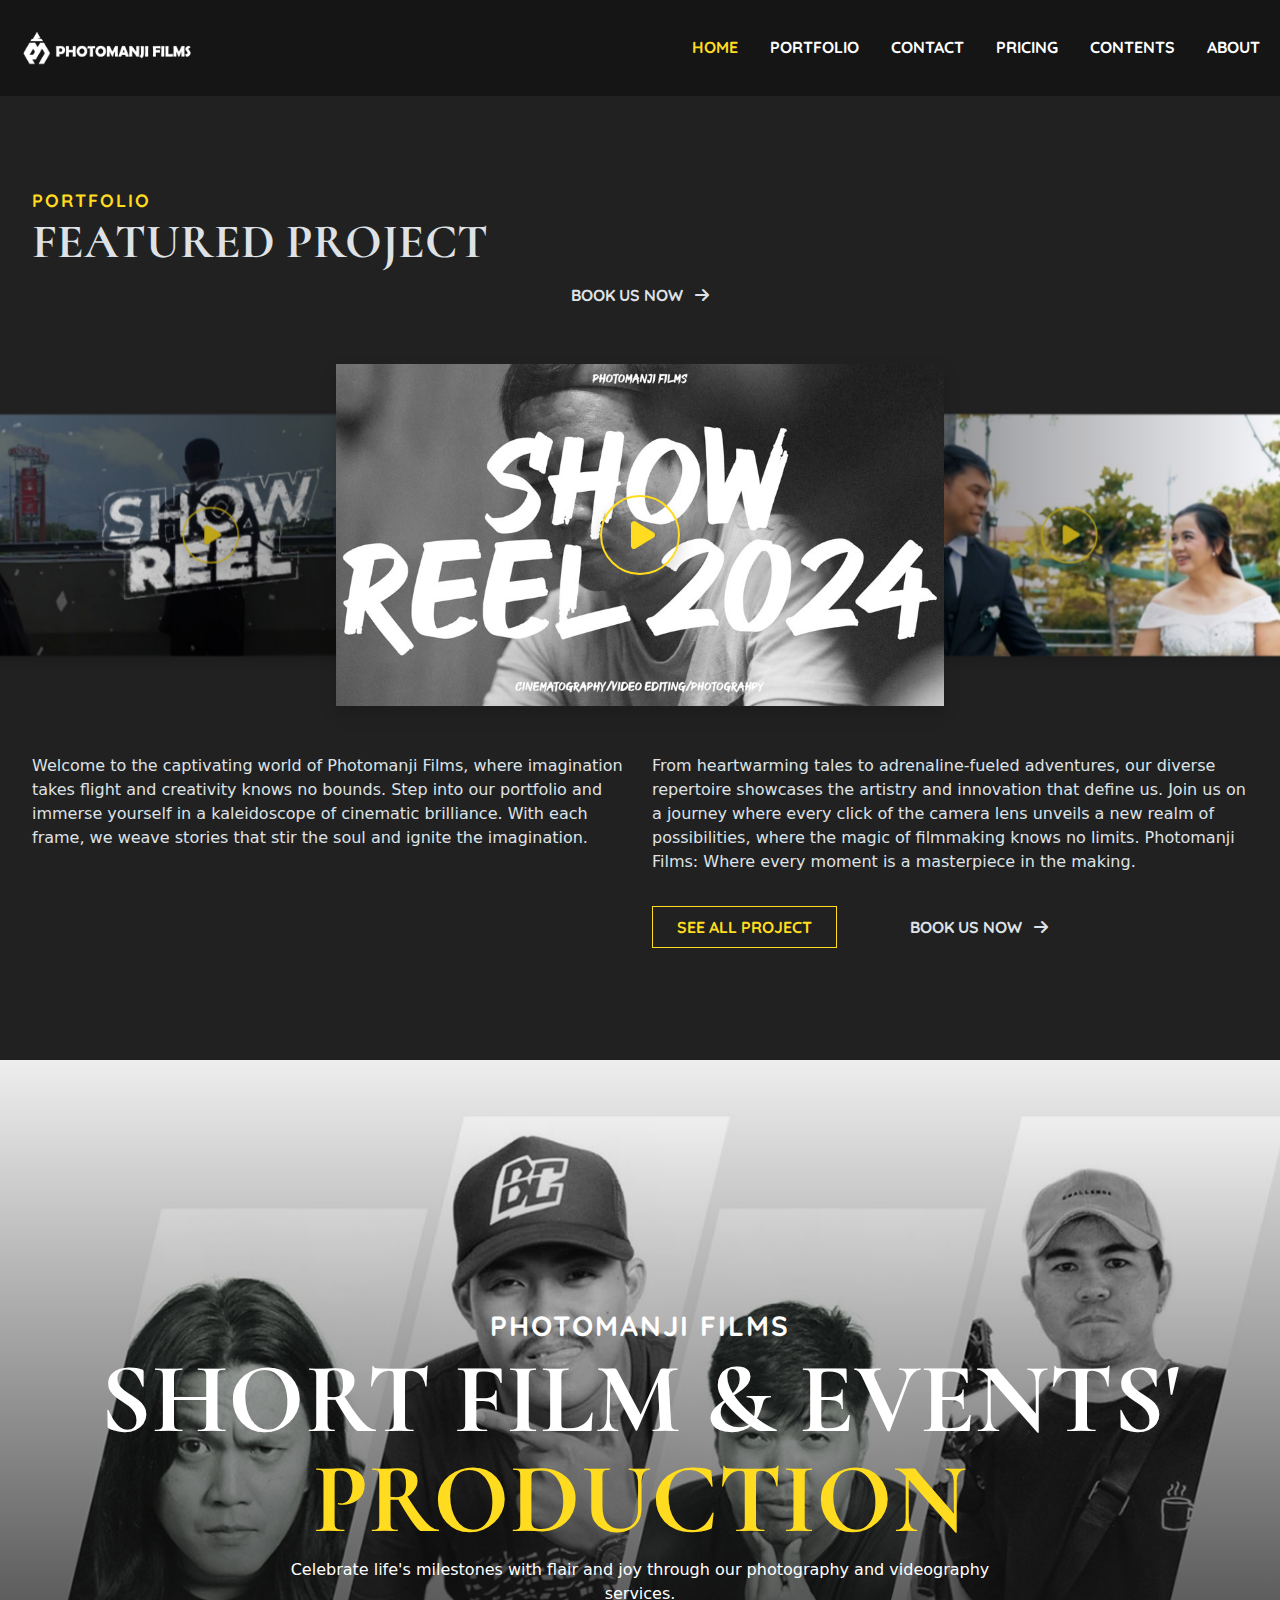
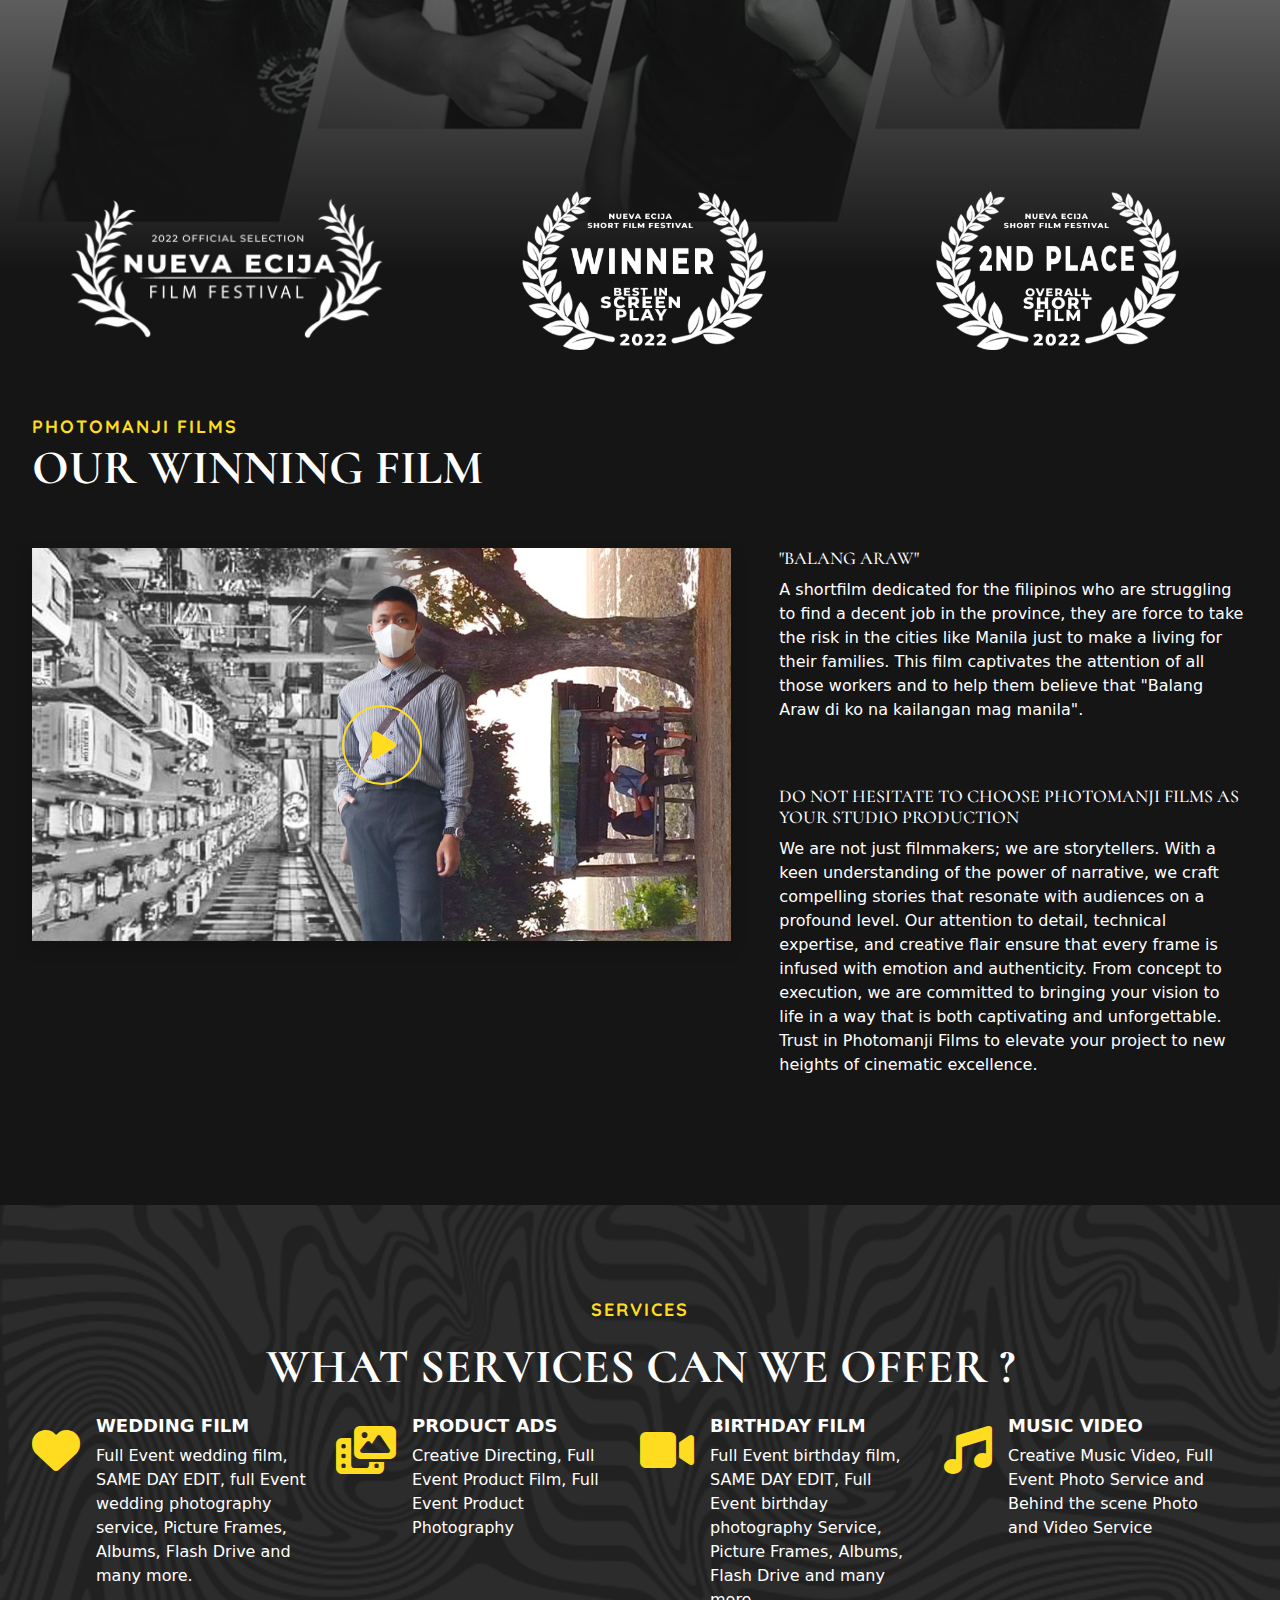
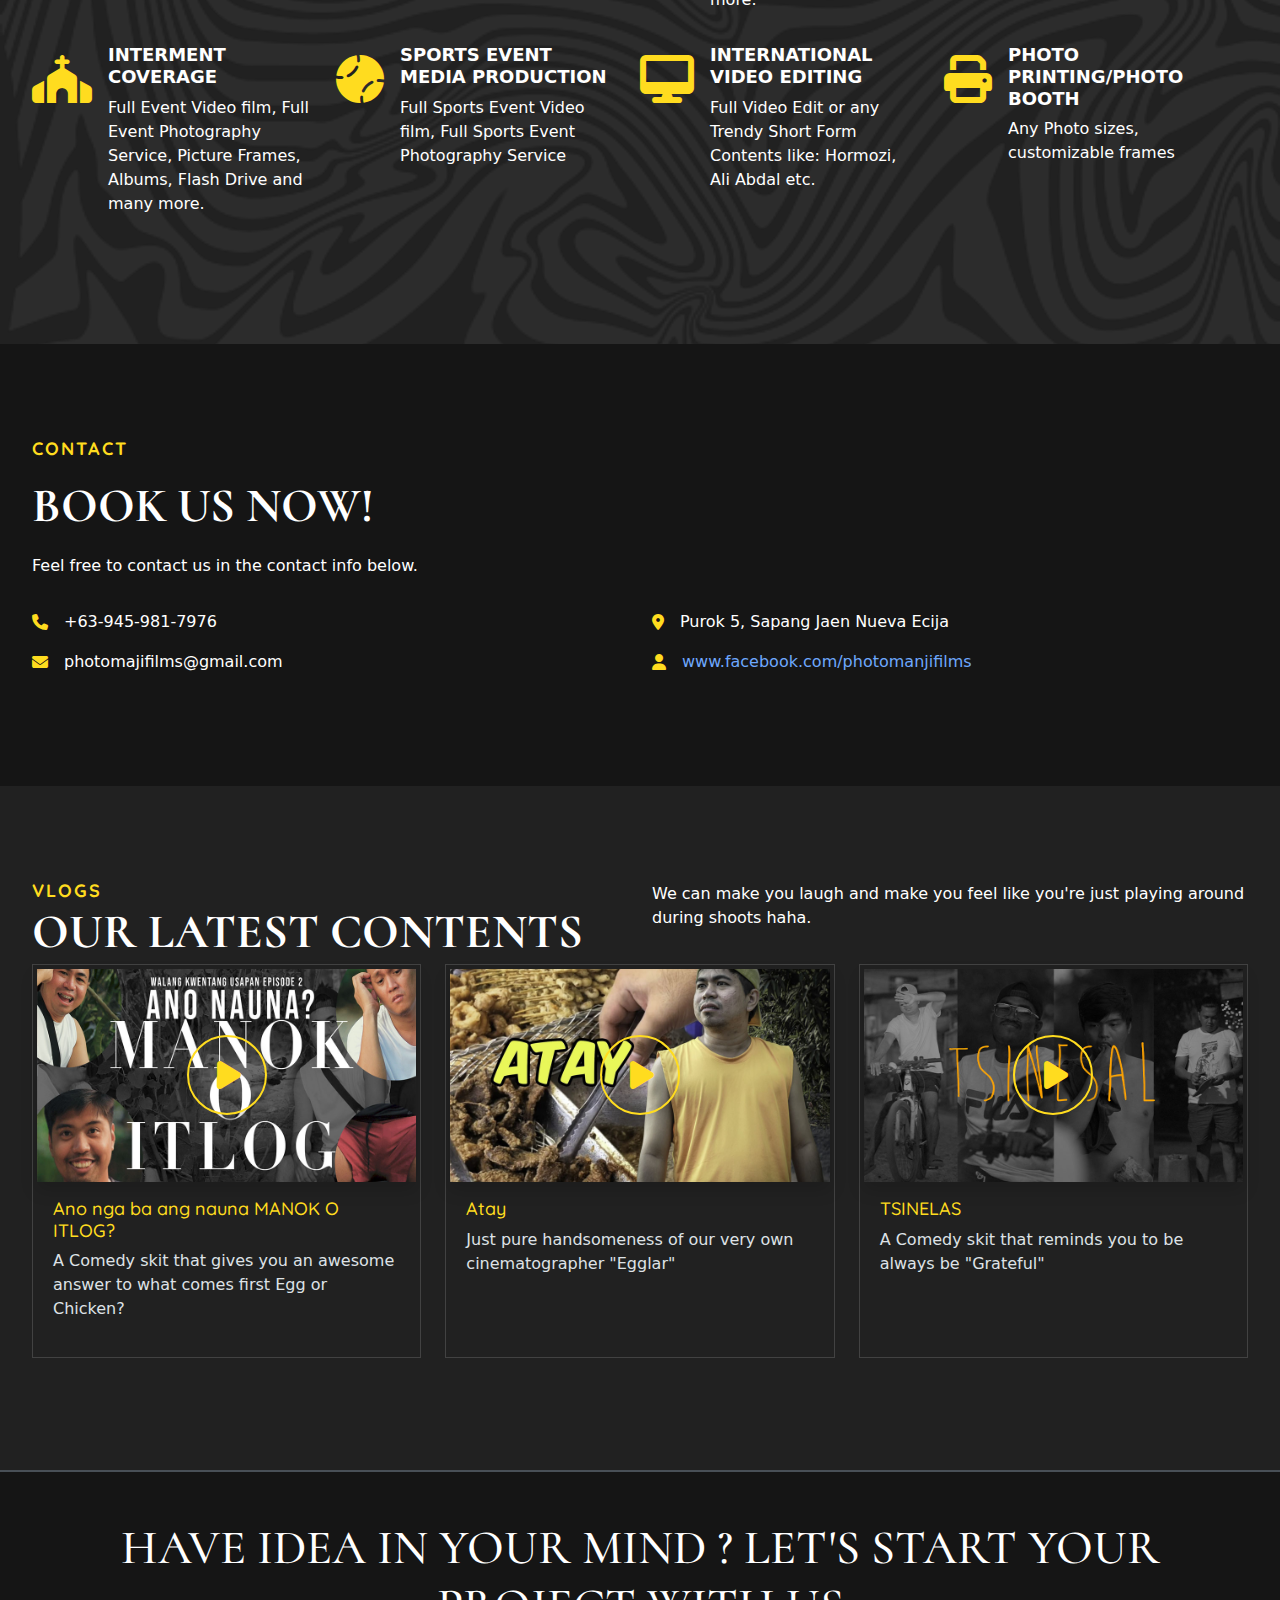
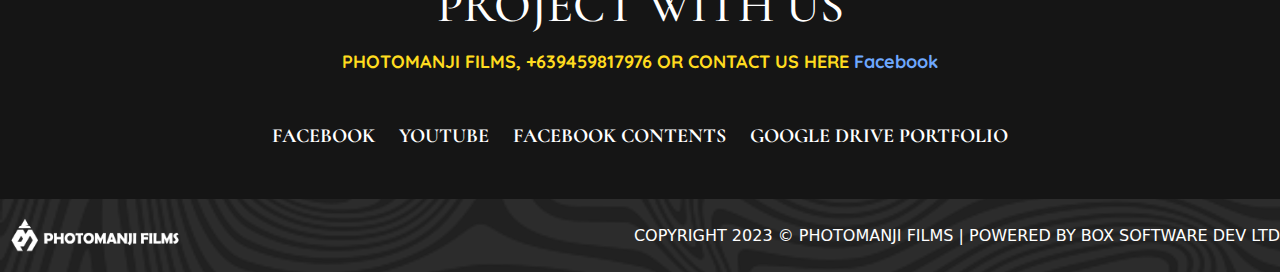
==== commit ff7eebe8: "portfolio: updates" ====
--- a/index.html
+++ b/index.html
@@ -83,7 +83,7 @@
                             <div class="swiper-slide">
                                 <div class="shadow d-flex justify-content-center align-items-center video-container"
                                     style="background-image: url(image/video-thumbnails/show-reel-2023.jpg);"
-                                    data-url="https://drive.google.com/file/d/1HbU_uDogE9ytU0Gf0MvNckVh7FGs6Wxe/preview"
+                                    data-url="https://www.youtube.com/embed/ttn5iwCb5eo?autoplay=1"
                                     data-title="Video Embedded">
                                     <div class="img-overlay"></div>
                                     <div>
@@ -96,7 +96,7 @@
                             <div class="swiper-slide">
                                 <div class="shadow d-flex justify-content-center align-items-center video-container"
                                     style="background-image: url(image/video-thumbnails/show-reel-2024.jpg);"
-                                    data-url="https://drive.google.com/file/d/1s9IPEQRkuVbagA8KmHYiv4G_1cS4LAHn/preview"
+                                    data-url="https://www.youtube.com/embed/KubyNIX46hk?autoplay=1"
                                     data-title="Video Embedded">
                                     <div class="img-overlay"></div>
                                     <div>
@@ -180,6 +180,7 @@
             </div>
         </section>
 
+
         <section class="section position-relative" style="margin-top: -200px;">
             <div class="r-container">
                 <div class="row row-cols-1 row-cols-md-2 row-cols-lg-3">
@@ -216,12 +217,13 @@
 
                     </div>
 
+
                     <div class="row row-cols-1 row-cols-lg-2">
                         <div class="col col-lg-7 mb-3">
                             <div class="shadow d-flex justify-content-center align-items-center video-container"
                                 style="background-image: url(image/video-thumbnails/balang-araw.jpg);"
                                 data-url="https://drive.google.com/file/d/1gU0qdLPIo9f0HOMTz6eKFXlYO7WuPQaV/preview"
-                                data-title="Video Embedded" allow="autoplay" allowfull Eventscreen="true">
+                                data-title="Video Embedded">
                                 <div class="img-overlay"></div>
                                 <div>
                                     <button class="bg-transparent shadow accent-color video-btn video-btn-small">
@@ -442,7 +444,7 @@
                             <div class="card h-100 rounded-0 p-1 bg-transparent">
                                 <div class="shadow d-flex justify-content-center align-items-center video-container"
                                     style="background-image: url(image/video-thumbnails/manok-o-itlog.jpg);"
-                                    data-url="https://drive.google.com/file/d/1PWgYJIRVz1FJRGiND4woFfIkgLQWNQrC/preview"
+                                    data-url="https://www.youtube.com/embed/99L0lVc8Sug?autoplay=1"
                                     data-title="Video Embedded" allow="autoplay" allowfull Eventscreen="true">
                                     <div class="img-overlay"></div>
                                     <div>
@@ -465,7 +467,7 @@
                                 <!-- <img src="image/dummy-img-600x400.jpg" class="img-fluid" alt="..."> -->
                                 <div class="shadow d-flex justify-content-center align-items-center video-container"
                                     style="background-image: url(image/video-thumbnails/atay.jpg);"
-                                    data-url="https://drive.google.com/file/d/1SHQ-yWFI8jcmH0Ft4baSxCL6WWx20nXy/preview"
+                                    data-url="https://www.youtube.com/embed/VLoc5LsptYI?autoplay=1"
                                     data-title="Video Embedded" allow="autoplay" allowfull Eventscreen="true">
                                     <div class="img-overlay"></div>
                                     <div>
@@ -486,7 +488,7 @@
                             <div class="card h-100 rounded-0 p-1 bg-transparent">
                                 <div class="shadow d-flex justify-content-center align-items-center video-container"
                                     style="background-image: url(image/video-thumbnails/tsinelas.jpg);"
-                                    data-url="https://drive.google.com/file/d/1PWgYJIRVz1FJRGiND4woFfIkgLQWNQrC/preview"
+                                    data-url="https://www.youtube.com/embed/0G26EE7EGV0?autoplay=1"
                                     data-title="Video Embedded" allow="autoplay" allowfull Eventscreen="true">
                                     <div class="img-overlay"></div>
                                     <div>
@@ -520,6 +522,8 @@
                     <div class="d-flex flex-row flex-wrap gap-4 justify-content-center">
                         <a href="https://www.facebook.com/photomanjifilms" target="_blank"
                             class="font-2 link-social">FACEBOOK</a>
+                        <a href="https://www.youtube.com/channel/UC32dS-SztRKDjxPDrHCk8gA" target="_blank"
+                            class="font-2 link-social">YOUTUBE</a>
                         <a href="https://www.facebook.com/photomanjicontents" target="_blank"
                             class="font-2 link-social">FACEBOOK
                             CONTENTS</a>
--- a/css/style.css
+++ b/css/style.css
@@ -387,7 +387,7 @@
     top: 0;
     left: 0;
     position: absolute;
-    background-image: url("../image/dummy-img-1920x900.jpg");
+    background-image: url("../image/photomanji-cover.jpg");
     background-position: center center;
     background-size: cover;
     filter: brightness(41%) contrast(91%) saturate(0%) blur(0px) hue-rotate(0deg);
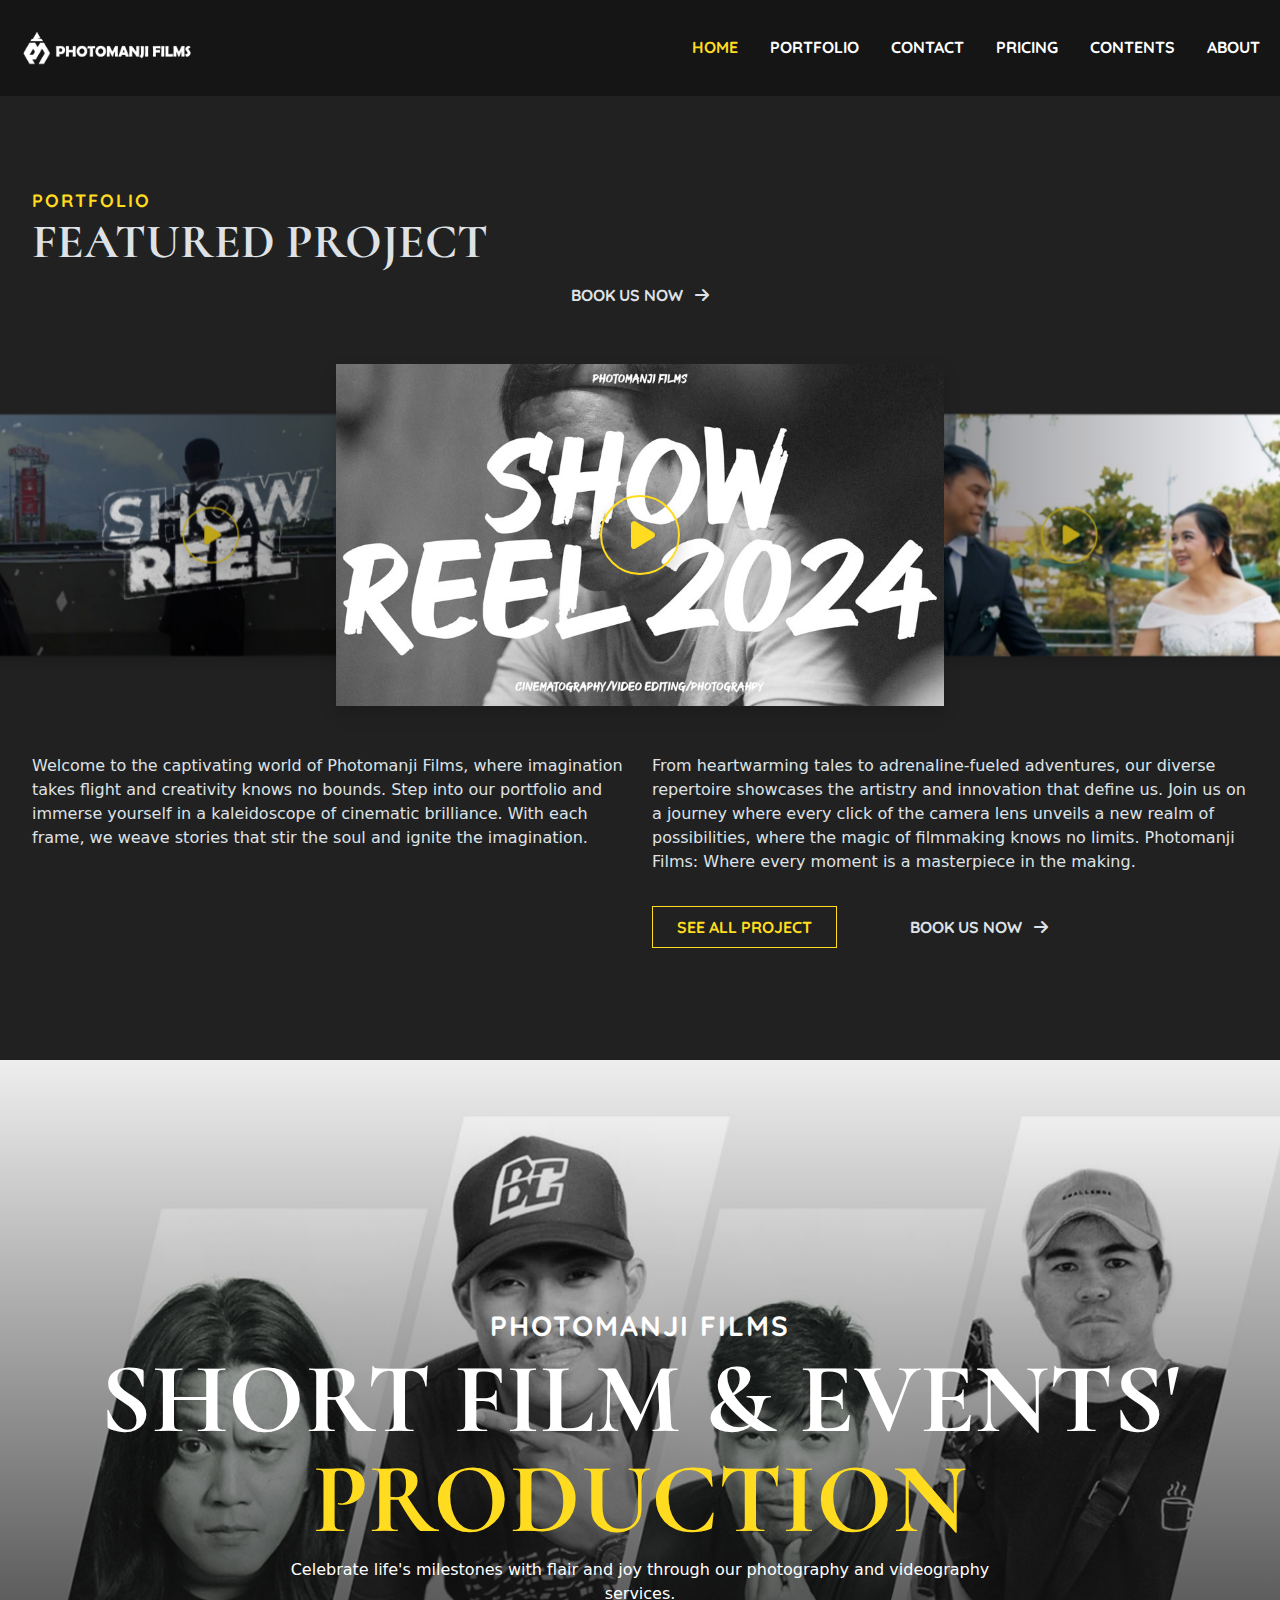
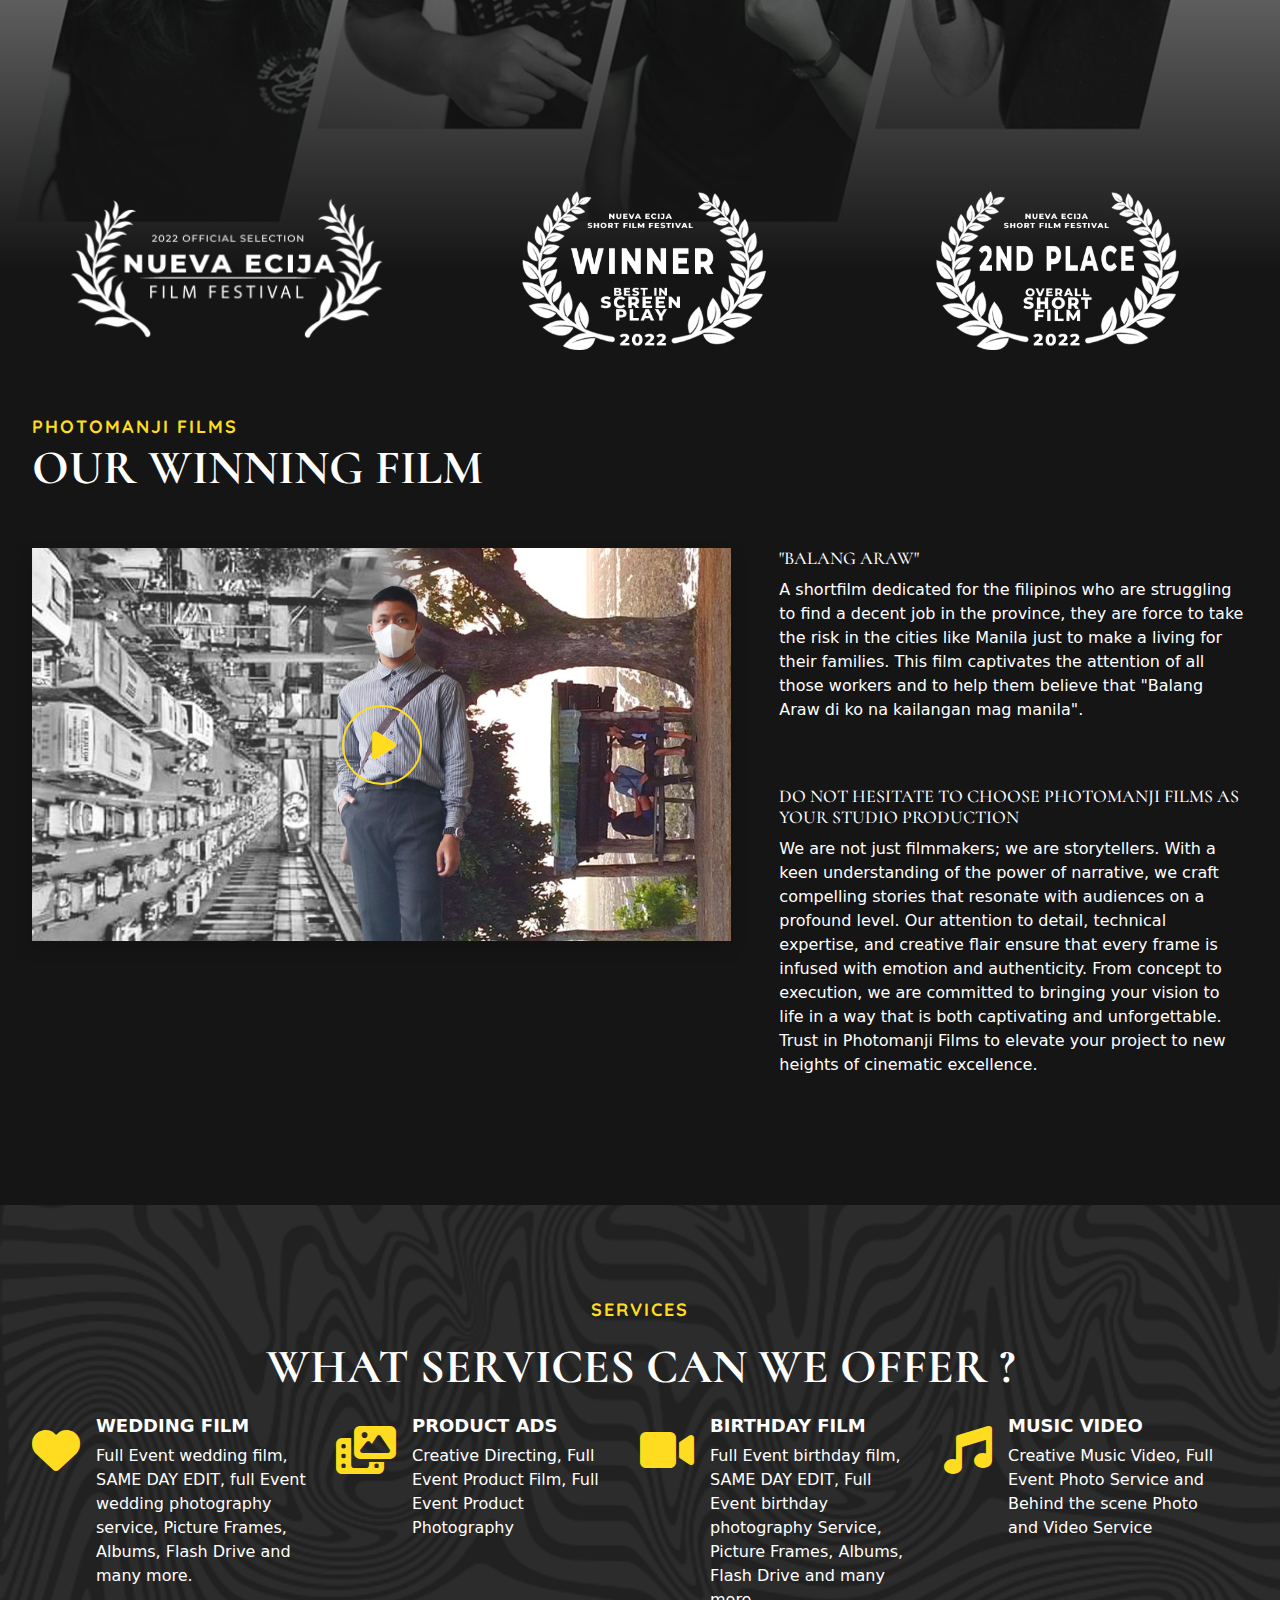
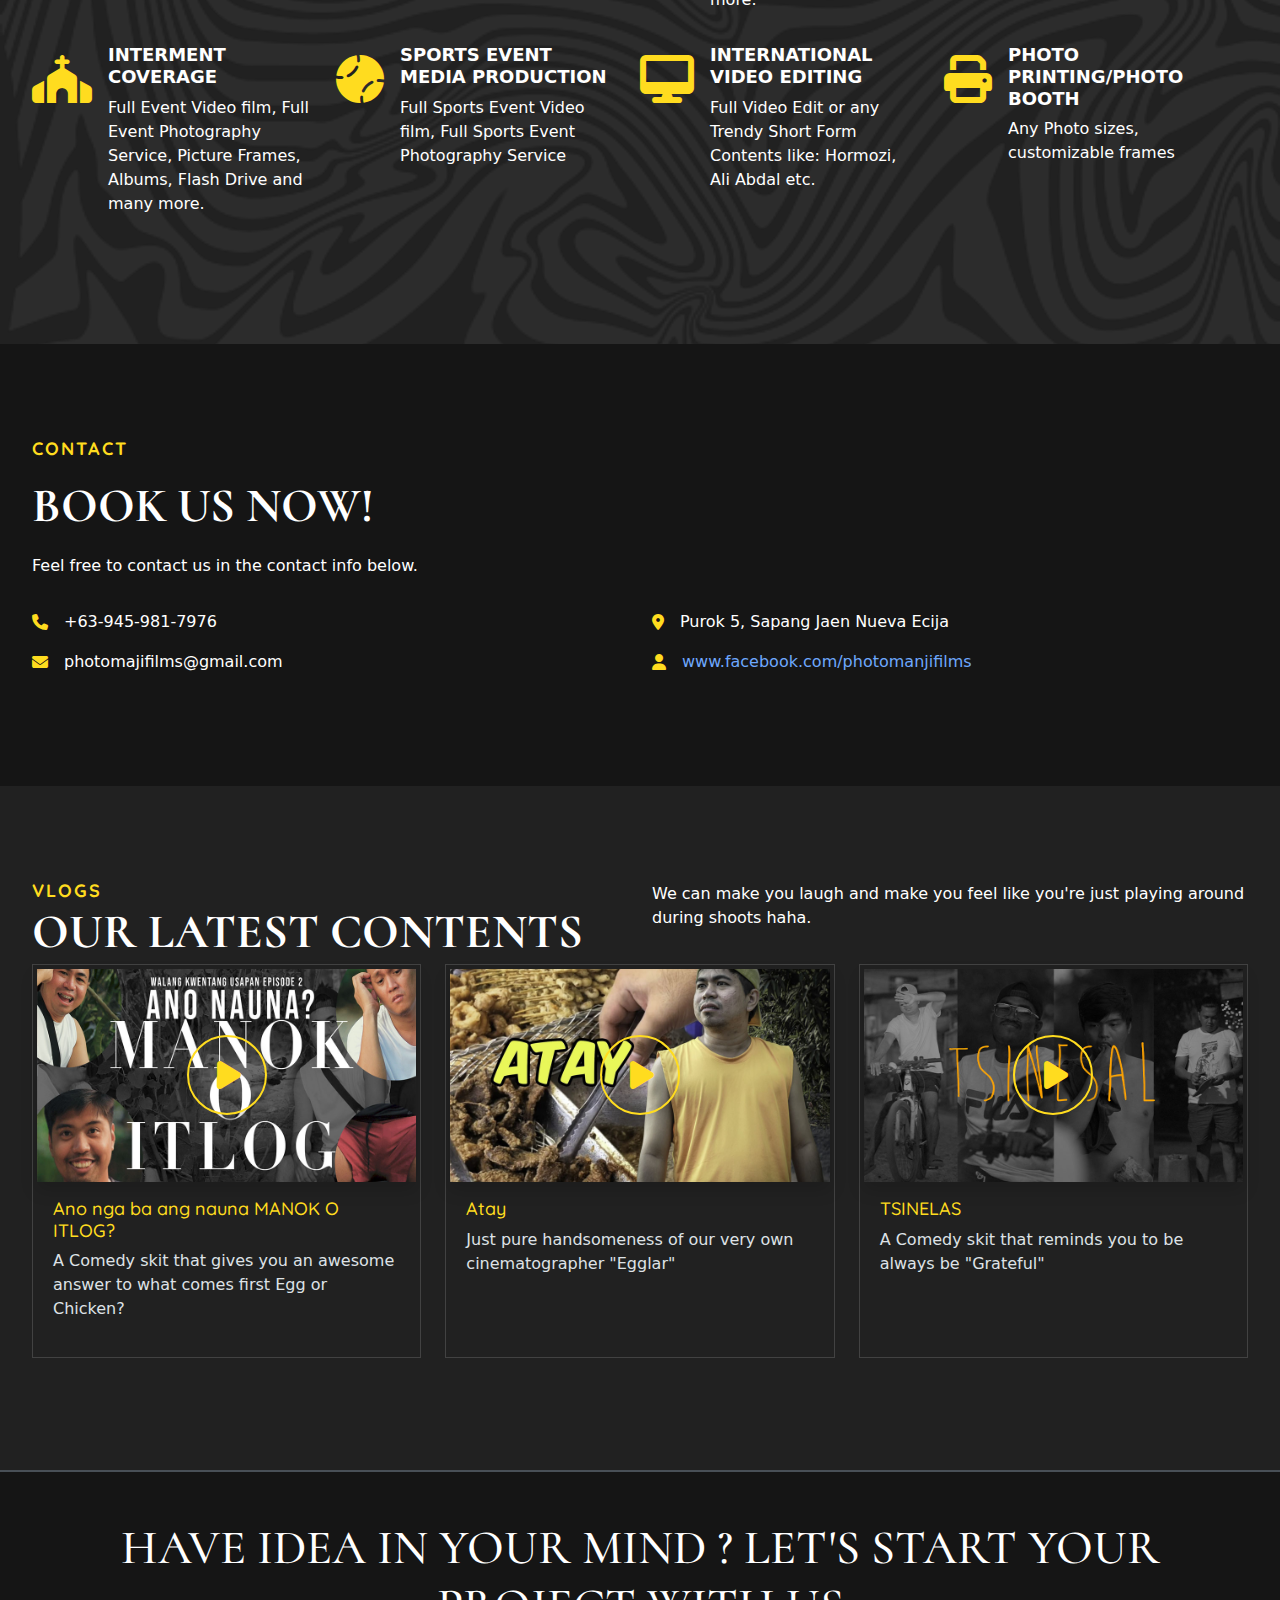
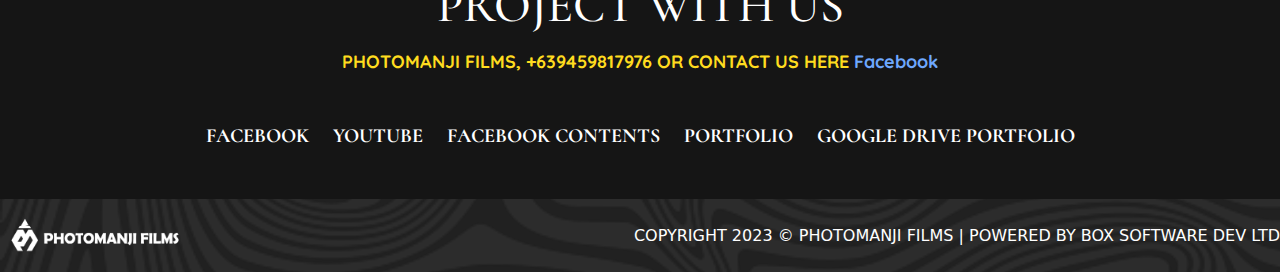
==== commit a8d48ccc: "some updates" ====
--- a/index.html
+++ b/index.html
@@ -527,6 +527,8 @@
                         <a href="https://www.facebook.com/photomanjicontents" target="_blank"
                             class="font-2 link-social">FACEBOOK
                             CONTENTS</a>
+                        <a href="portfolio.html" target="_blank"
+                            class="font-2 link-social">PORTFOLIO</a>
                         <a href="https://drive.google.com/drive/folders/11WVMNci46TWc-K00KflV1R3KpWYSAzuU?usp=sharing"
                             target="_blank" class="font-2 link-social">GOOGLE DRIVE PORTFOLIO</a>
                     </div>
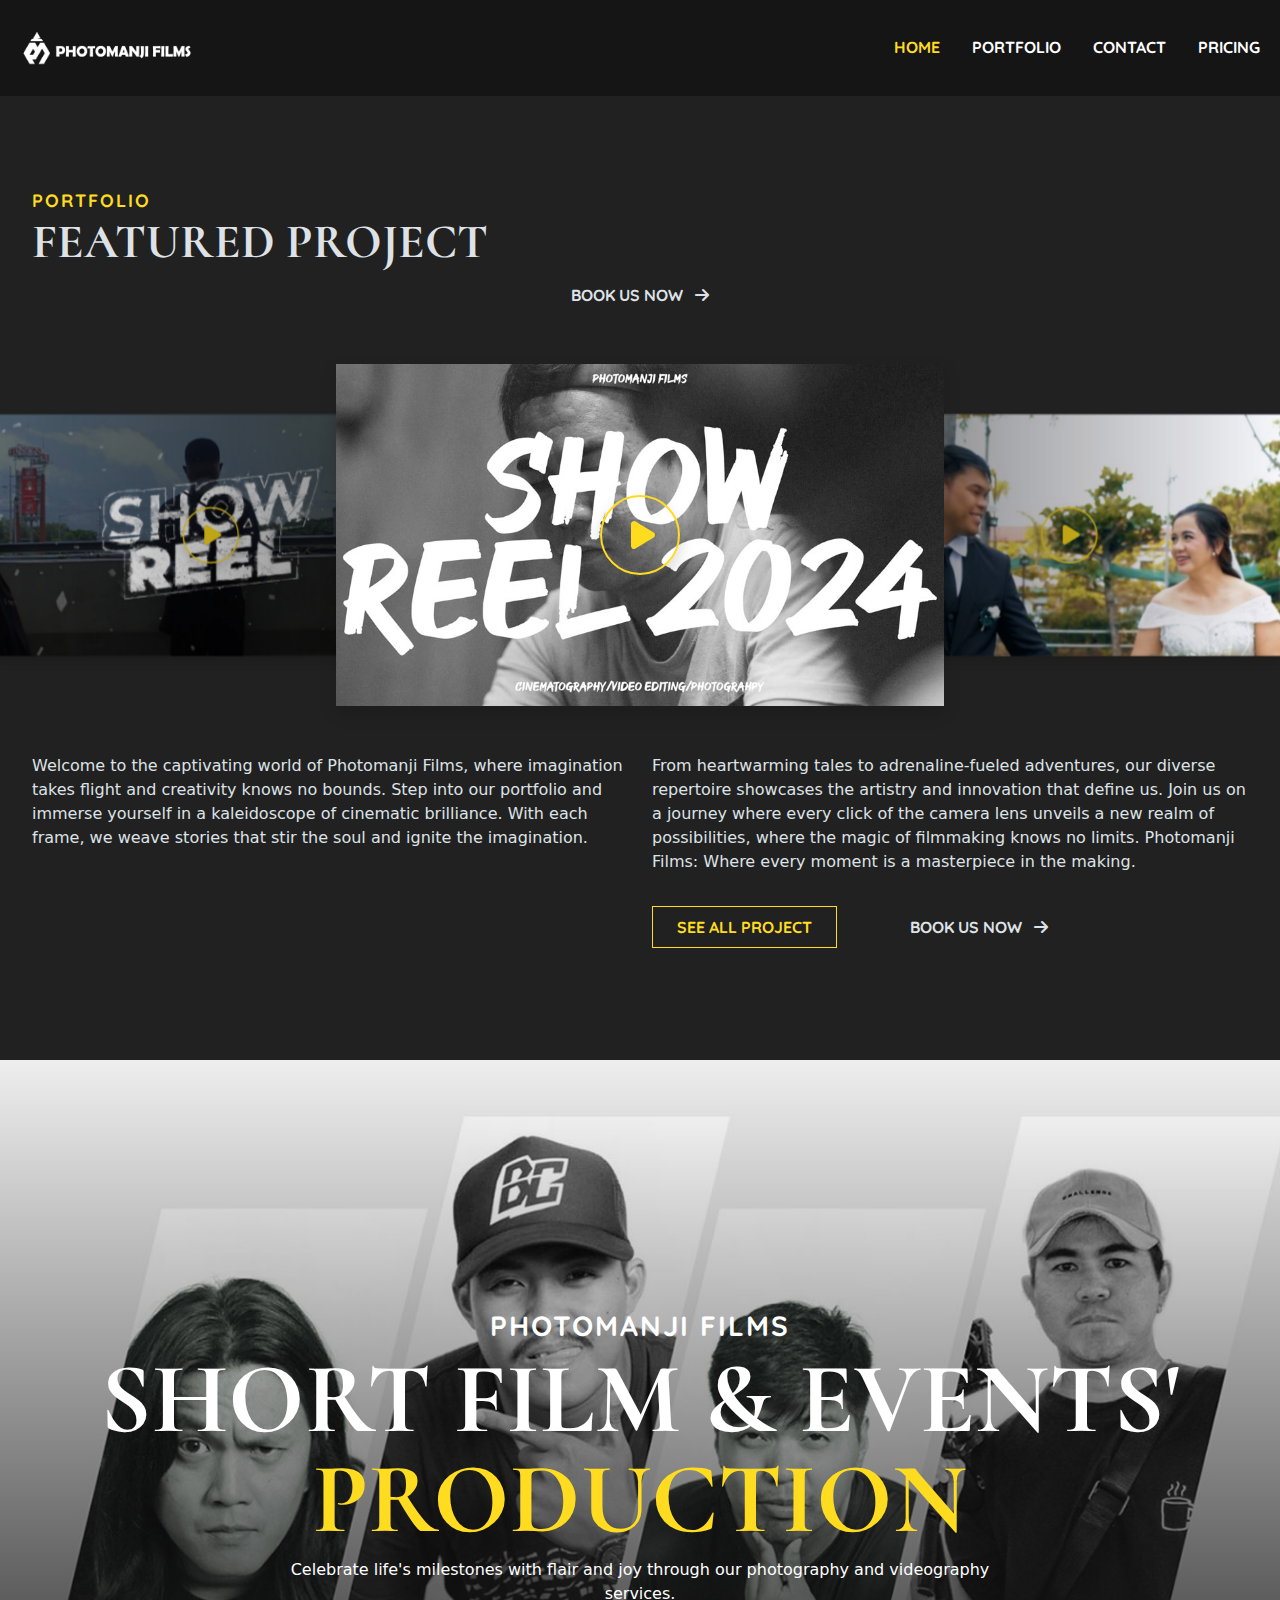
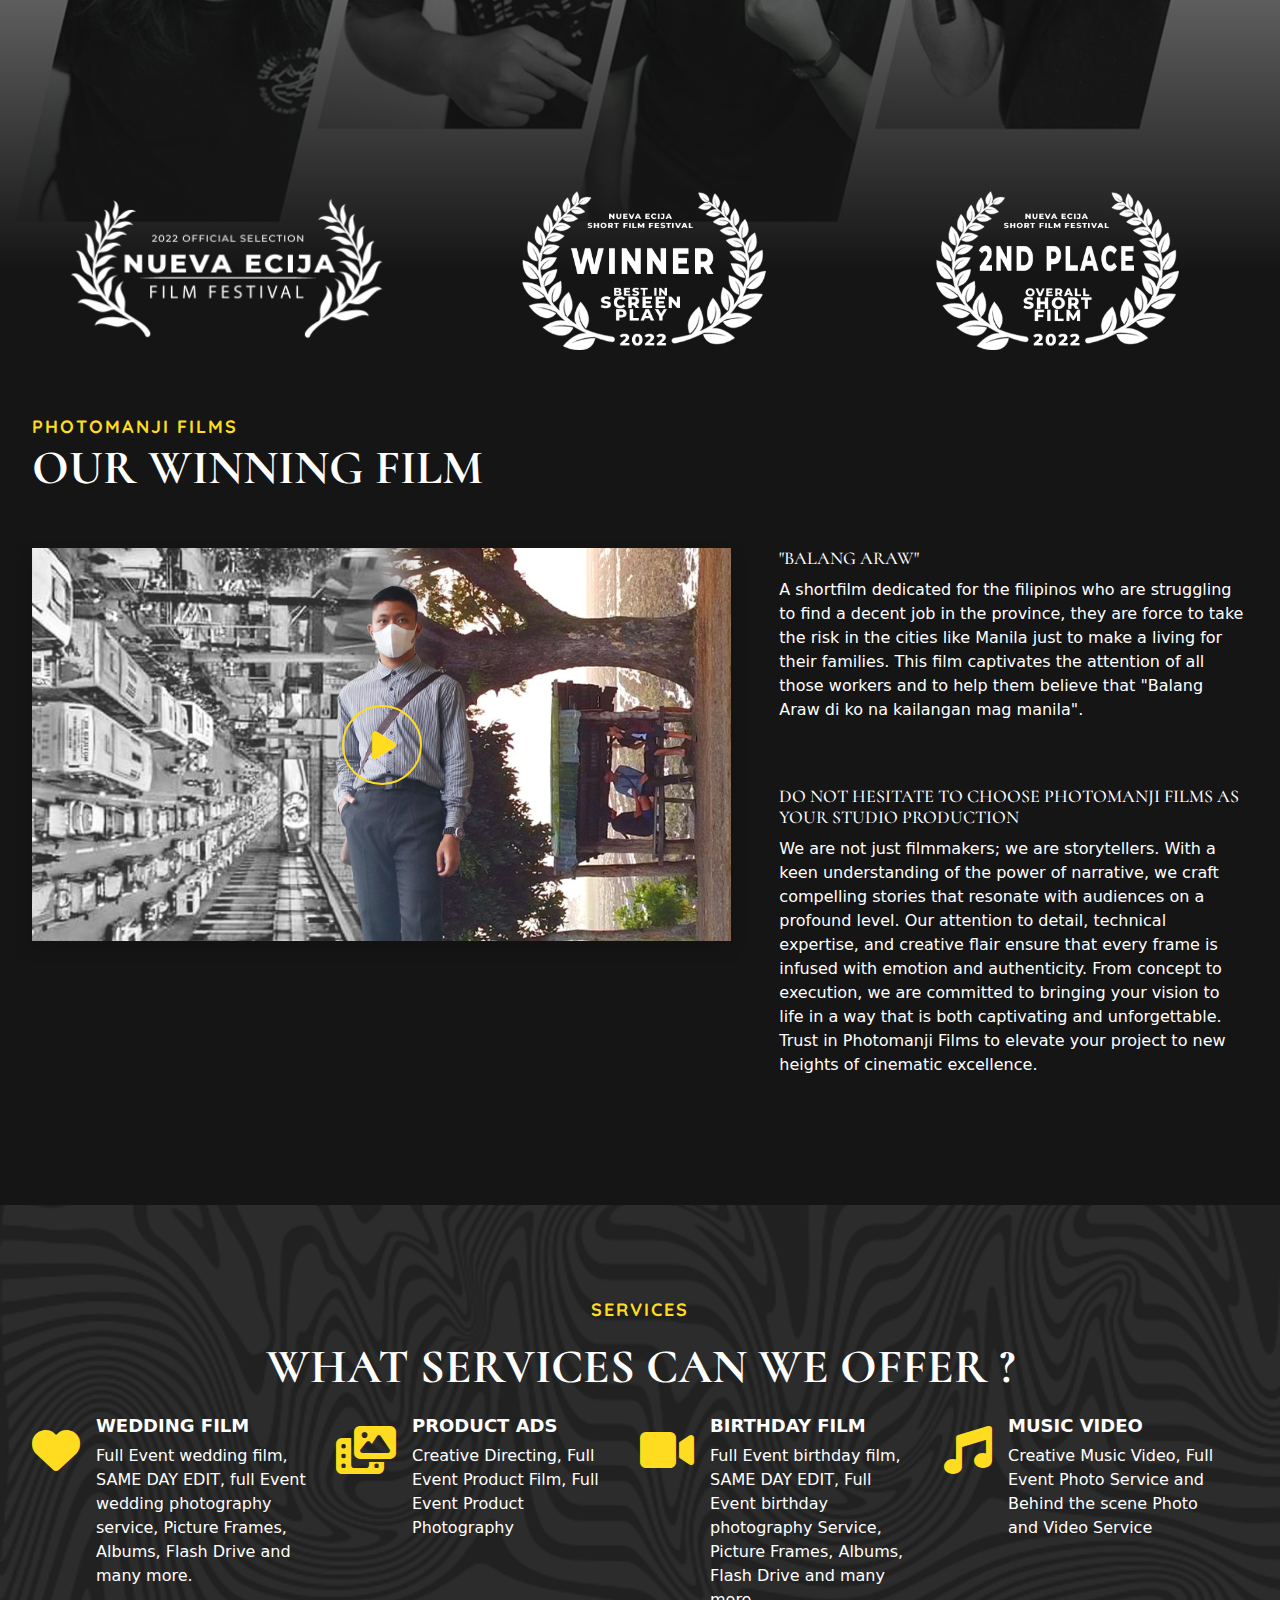
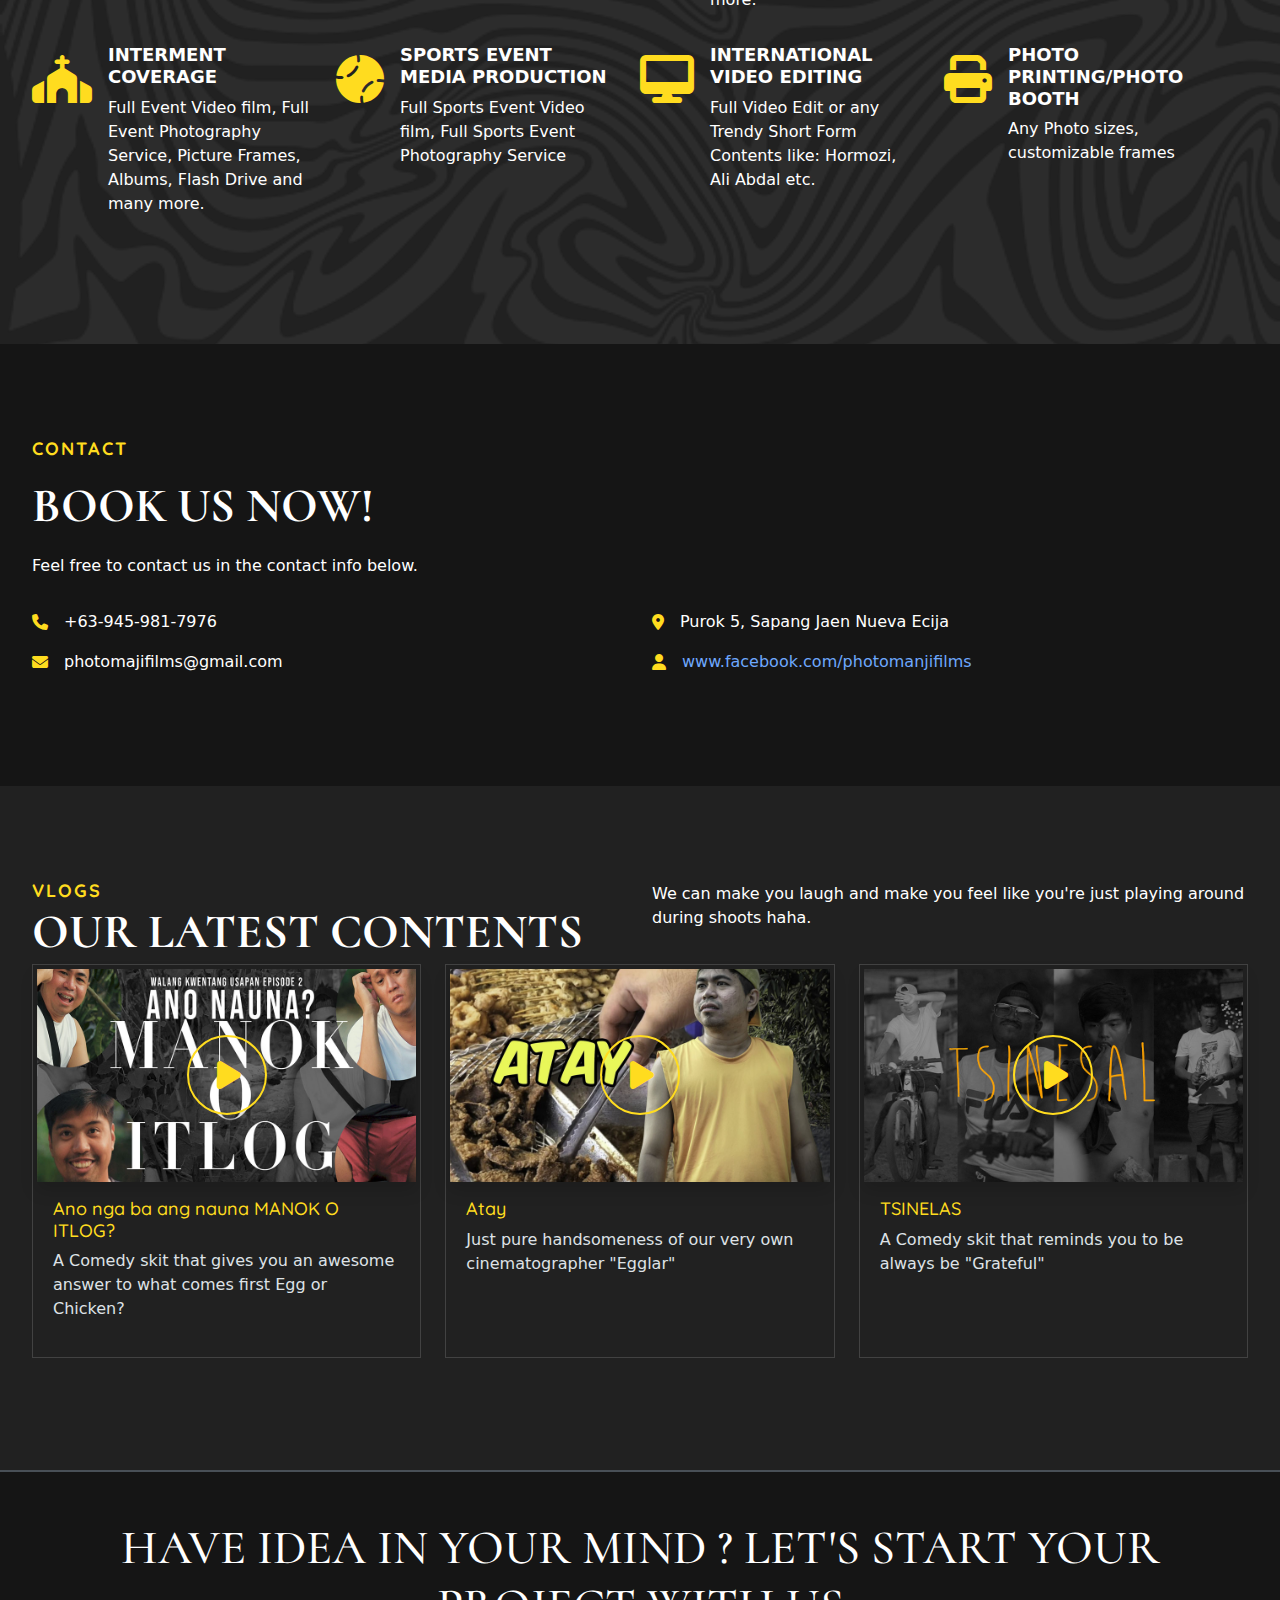
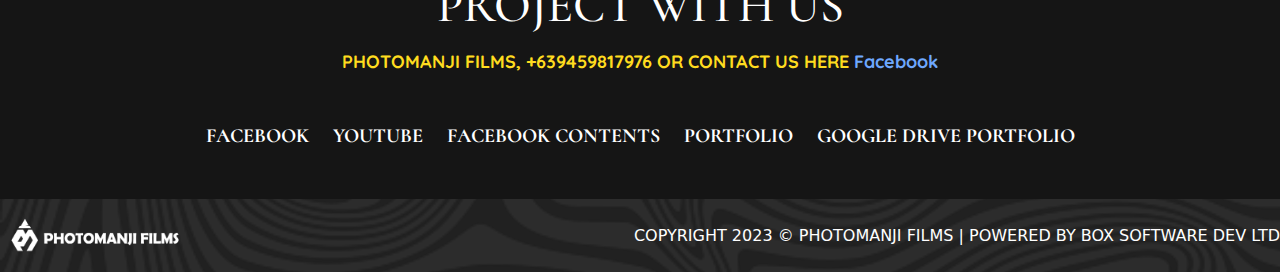
==== commit f2a2bad1: "chore: removed some headers" ====
--- a/index.html
+++ b/index.html
@@ -50,12 +50,12 @@
                             <li class="nav-item">
                                 <a class="nav-link" href="pricing.html">PRICING</a>
                             </li>
-                            <li class="nav-item">
+                            <!-- <li class="nav-item">
                                 <a class="nav-link" href="contents.html">CONTENTS</a>
                             </li>
                             <li class="nav-item">
                                 <a class="nav-link" href="about_us.html">ABOUT</a>
-                            </li>
+                            </li> -->
 
                         </ul>
                     </div>
@@ -527,8 +527,7 @@
                         <a href="https://www.facebook.com/photomanjicontents" target="_blank"
                             class="font-2 link-social">FACEBOOK
                             CONTENTS</a>
-                        <a href="portfolio.html" target="_blank"
-                            class="font-2 link-social">PORTFOLIO</a>
+                        <a href="portfolio.html" target="_blank" class="font-2 link-social">PORTFOLIO</a>
                         <a href="https://drive.google.com/drive/folders/11WVMNci46TWc-K00KflV1R3KpWYSAzuU?usp=sharing"
                             target="_blank" class="font-2 link-social">GOOGLE DRIVE PORTFOLIO</a>
                     </div>
